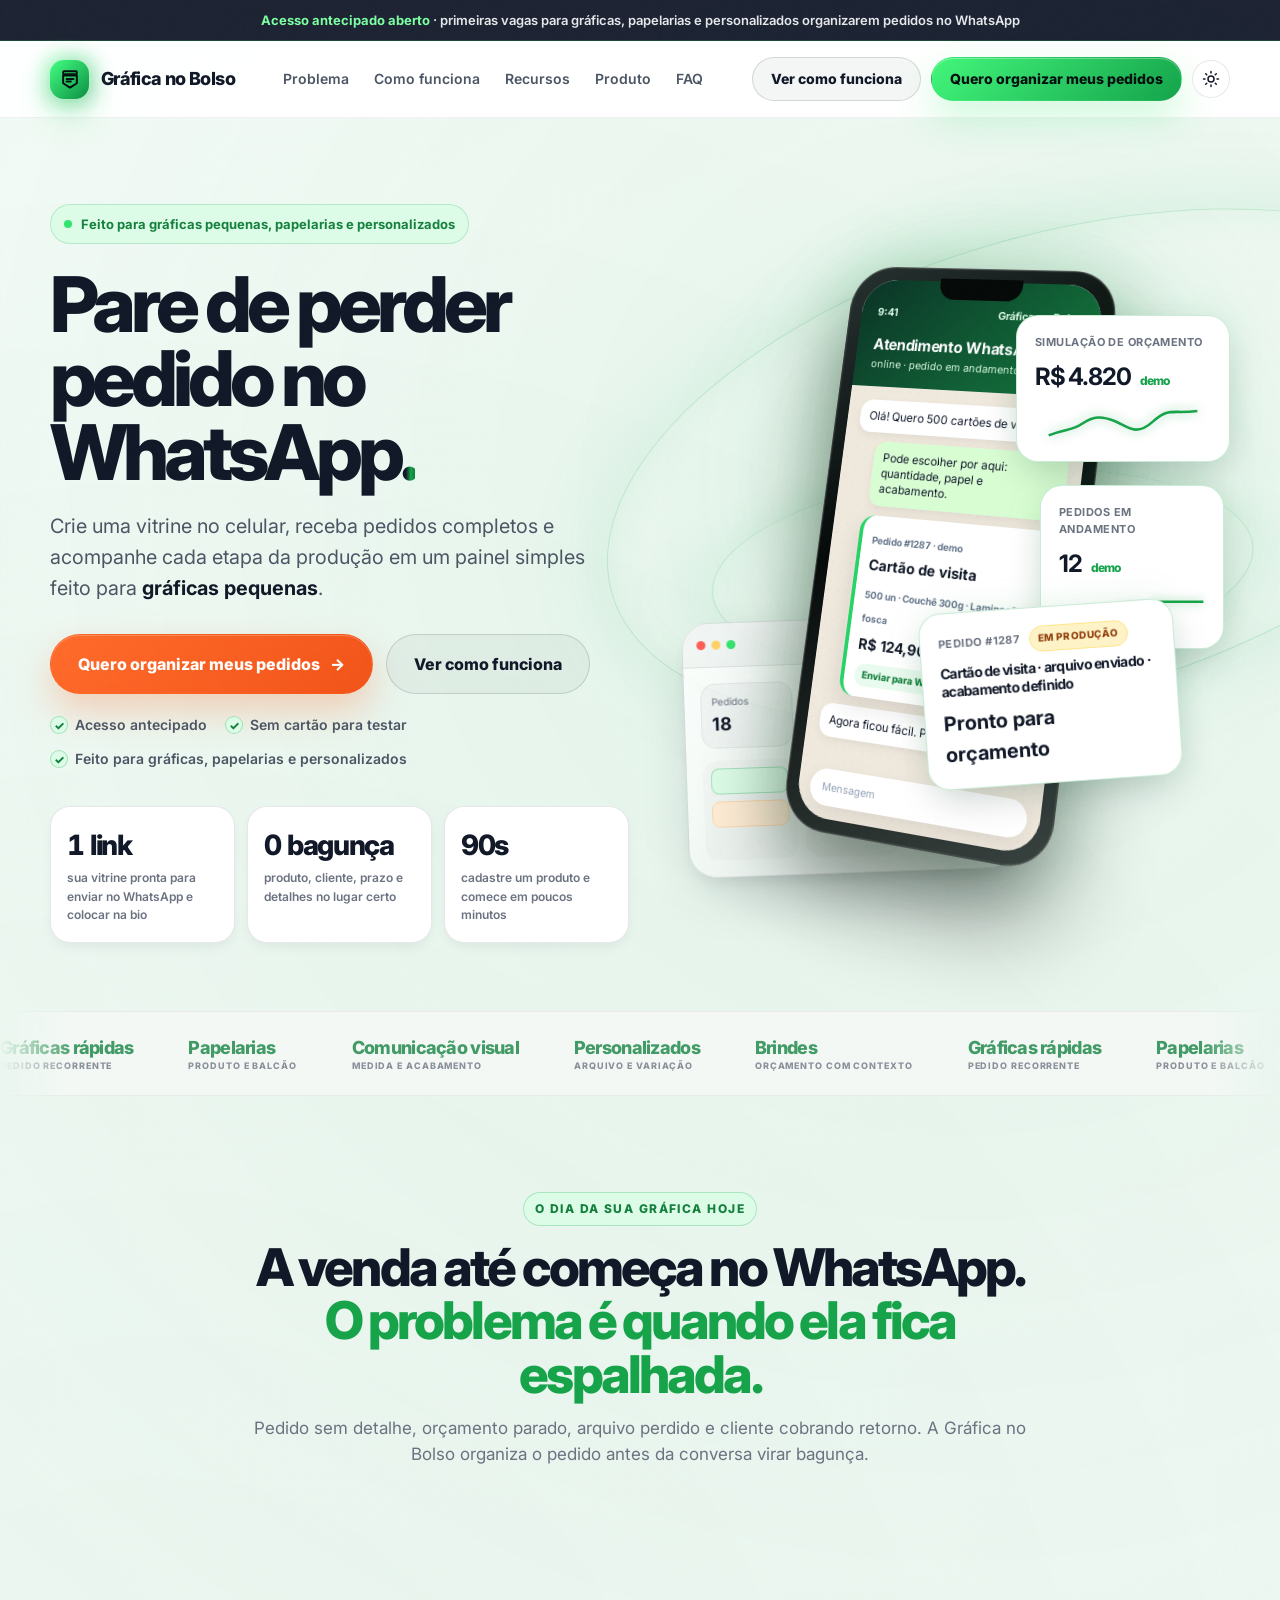
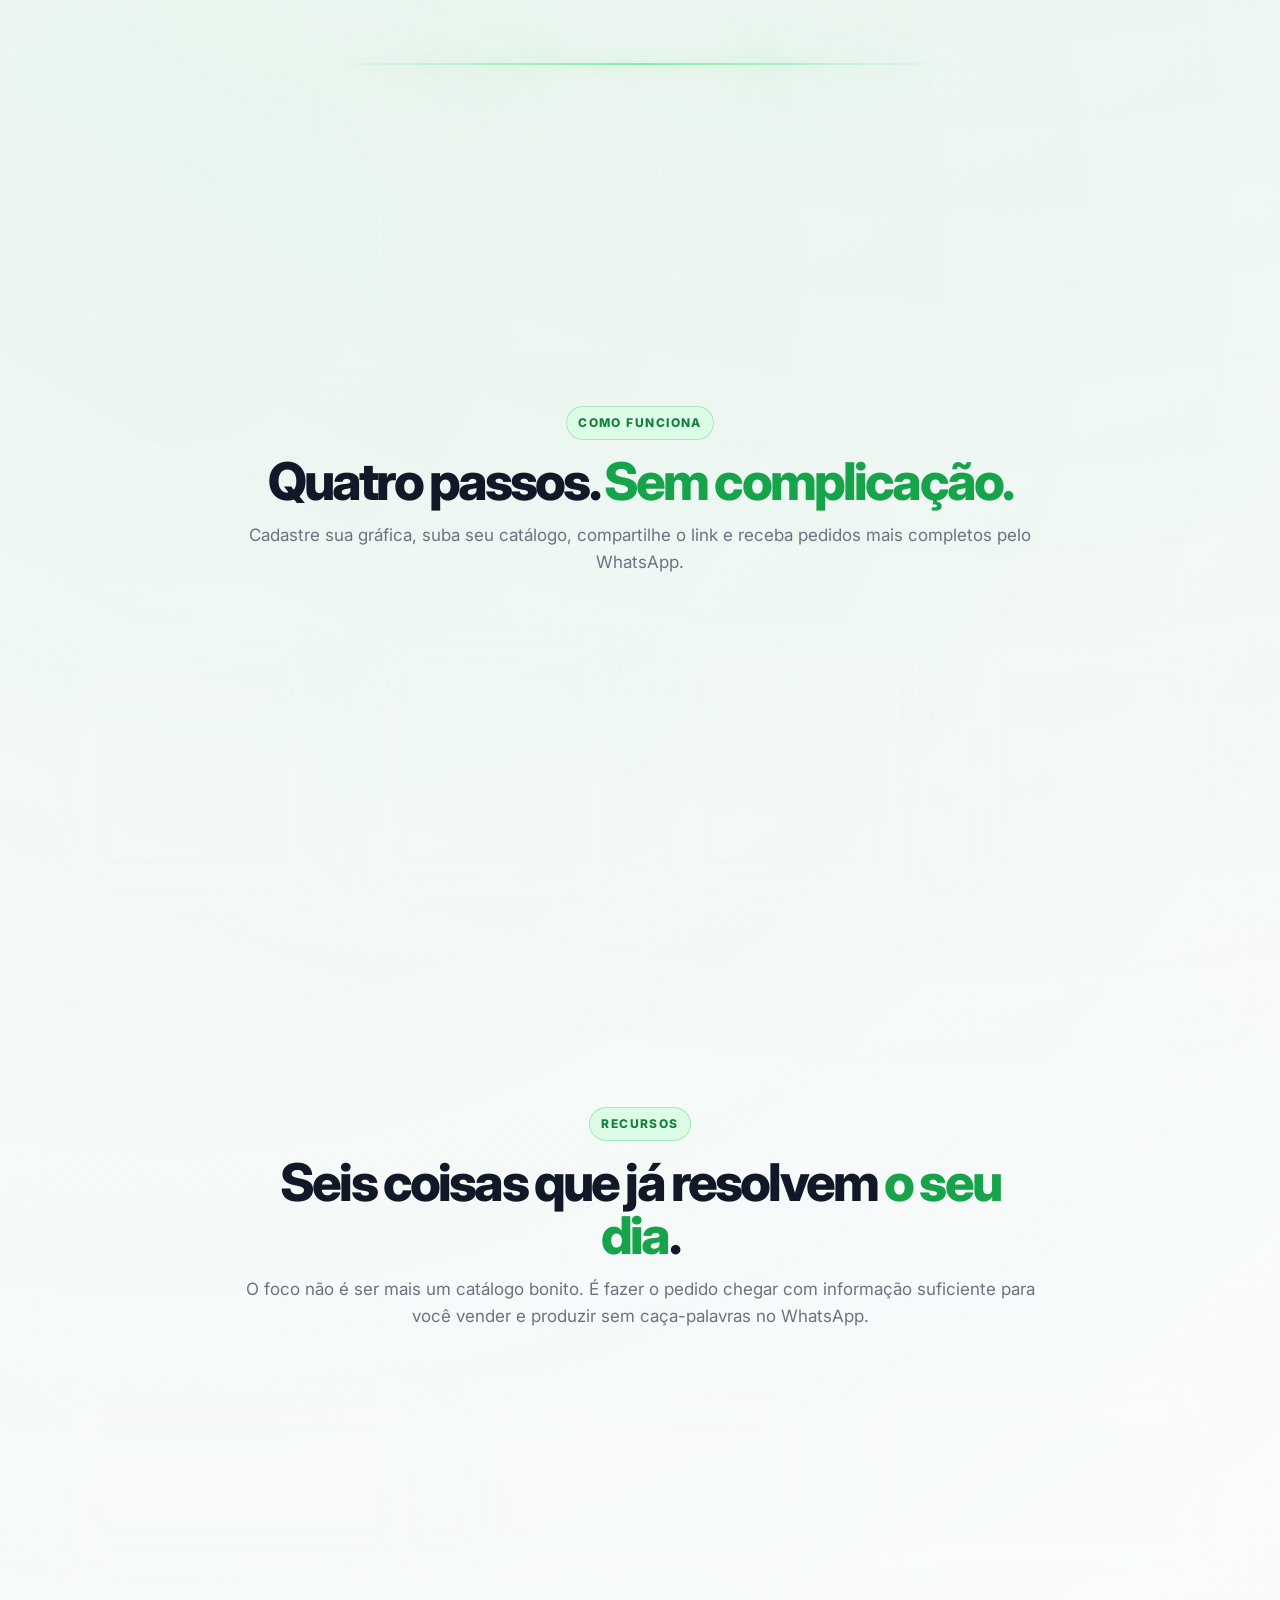
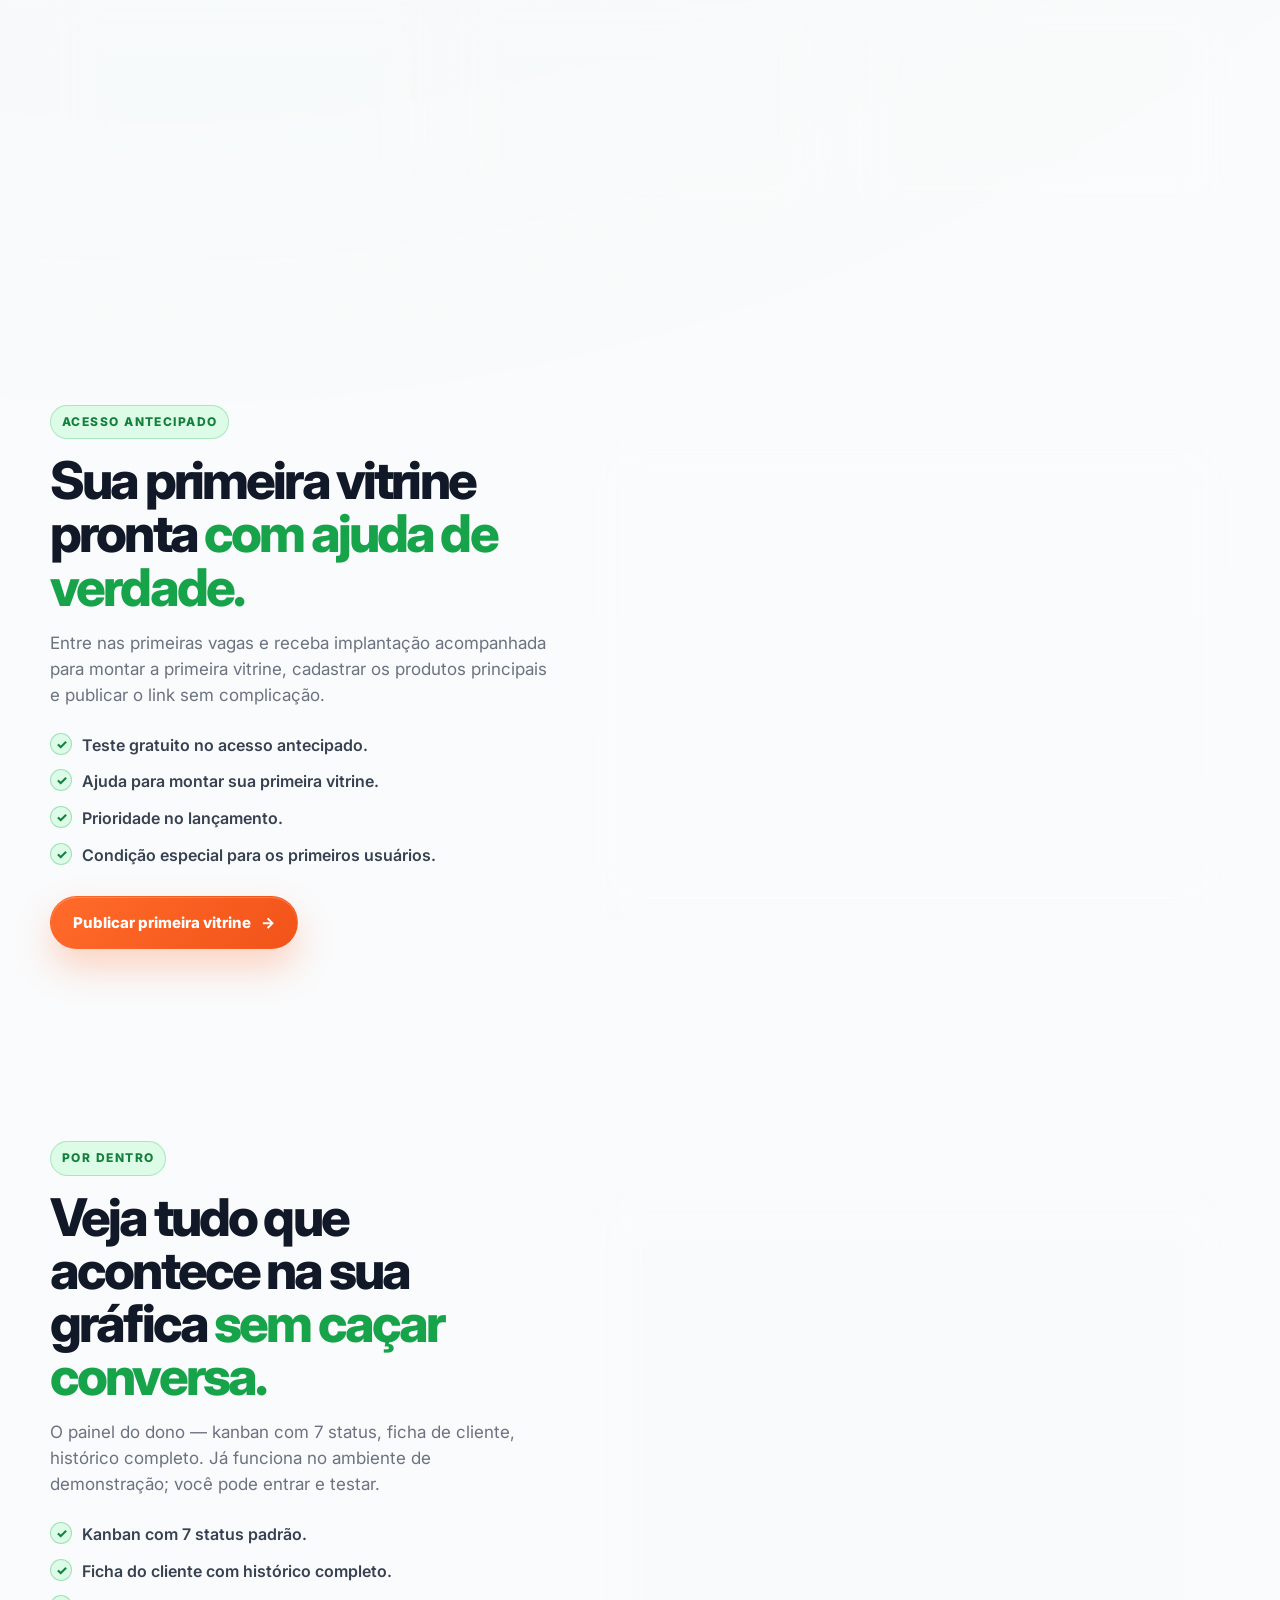
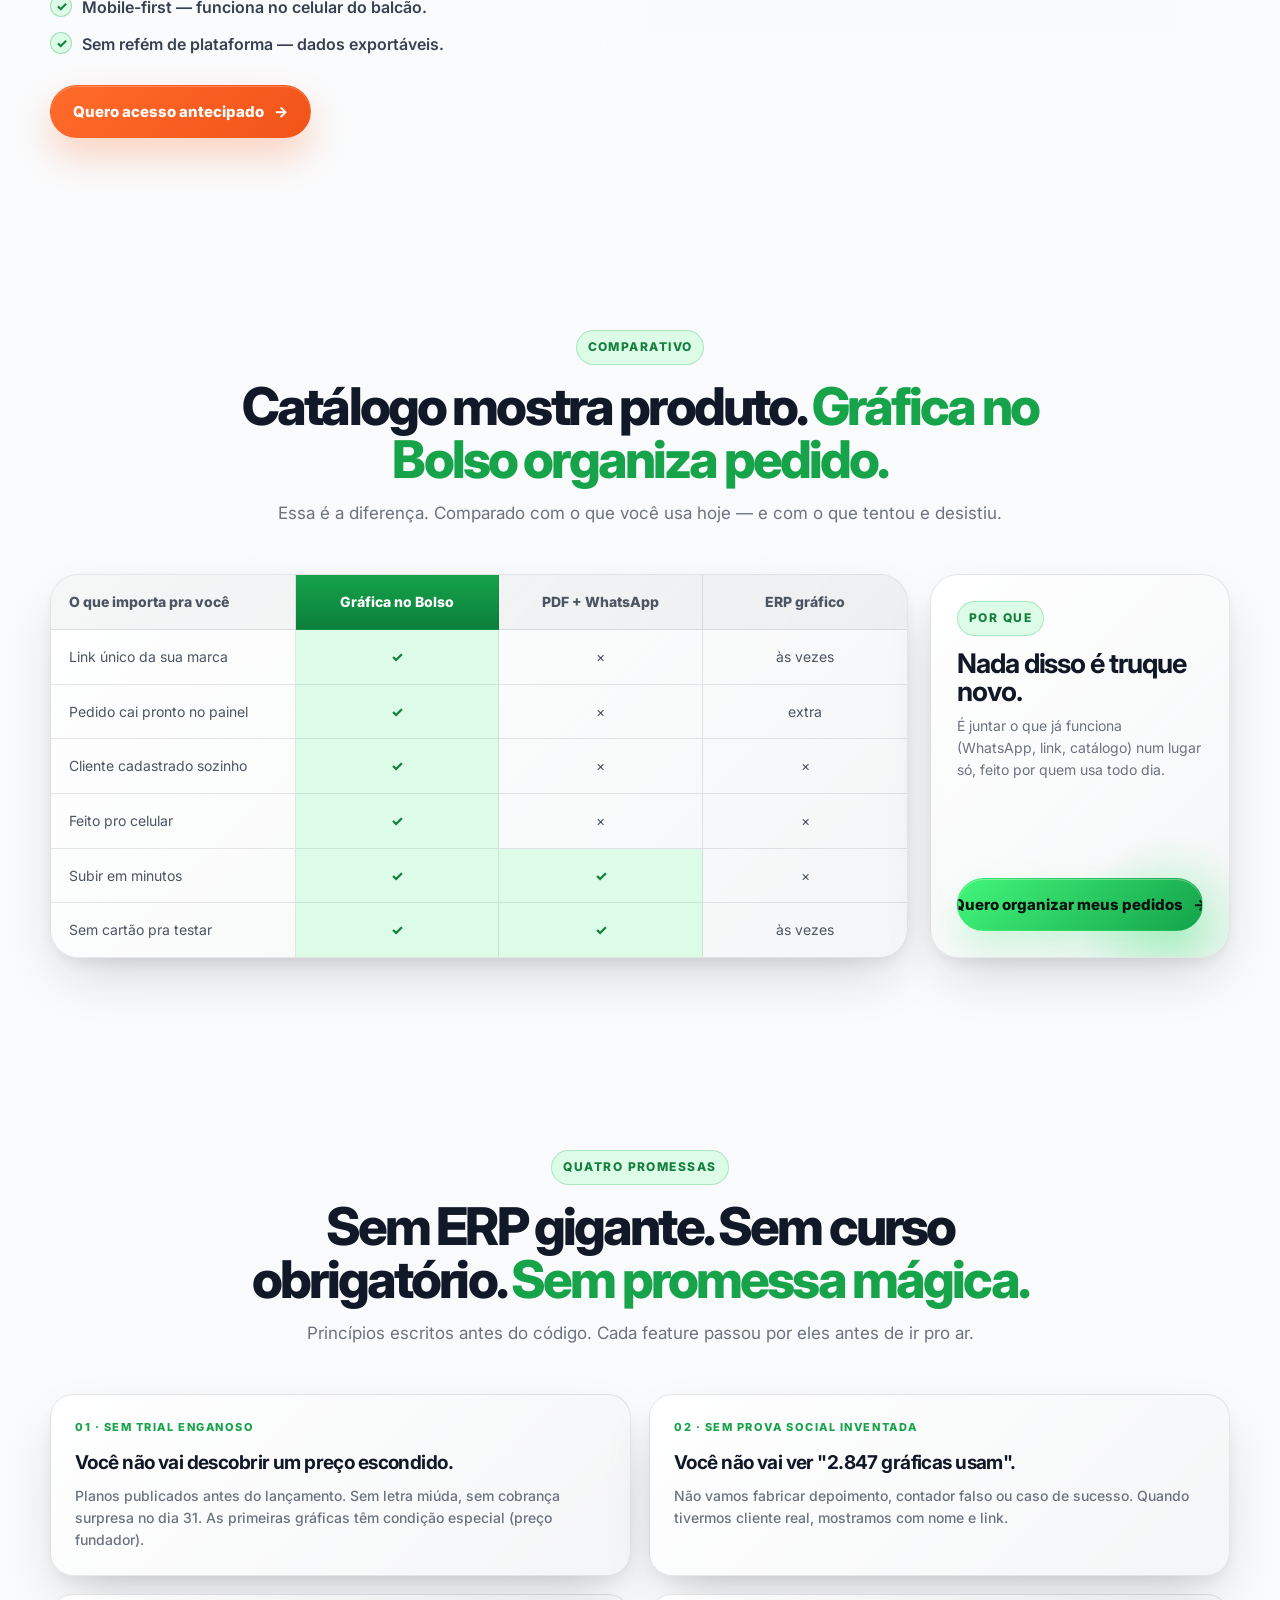
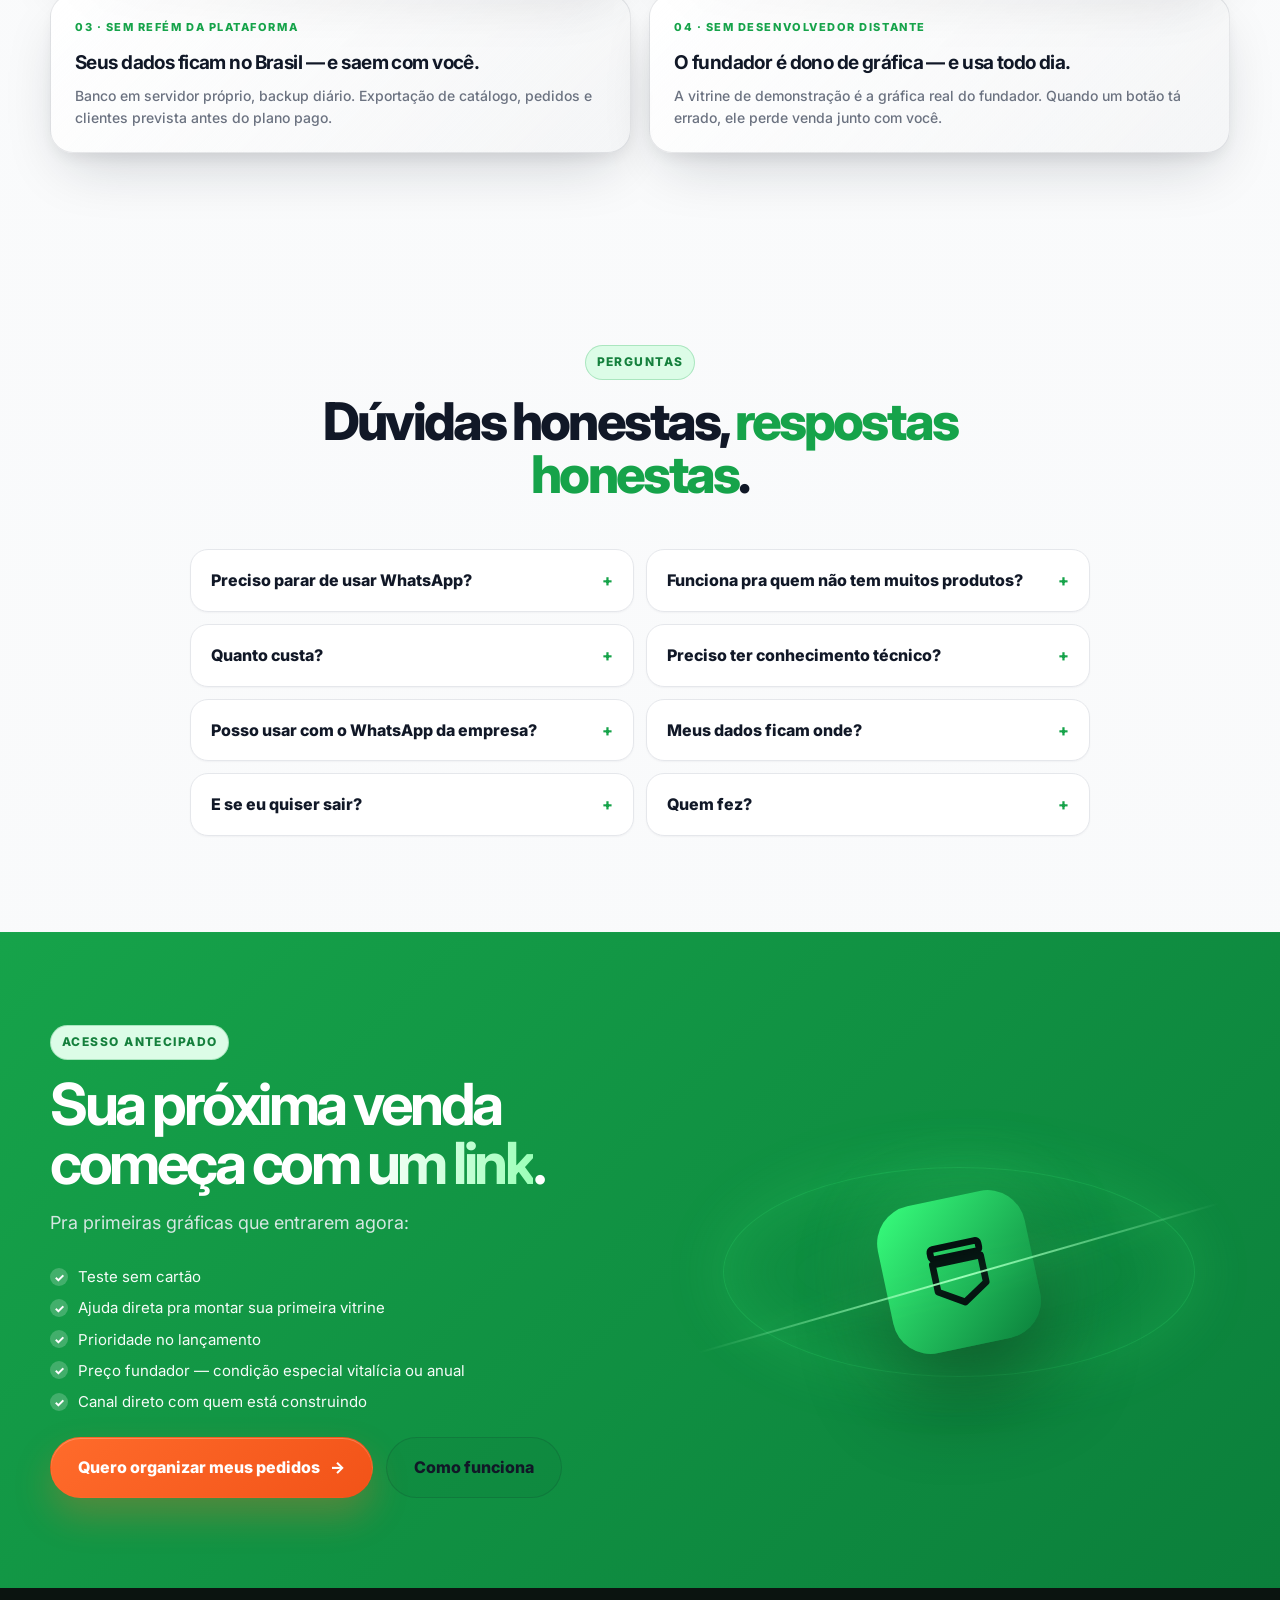
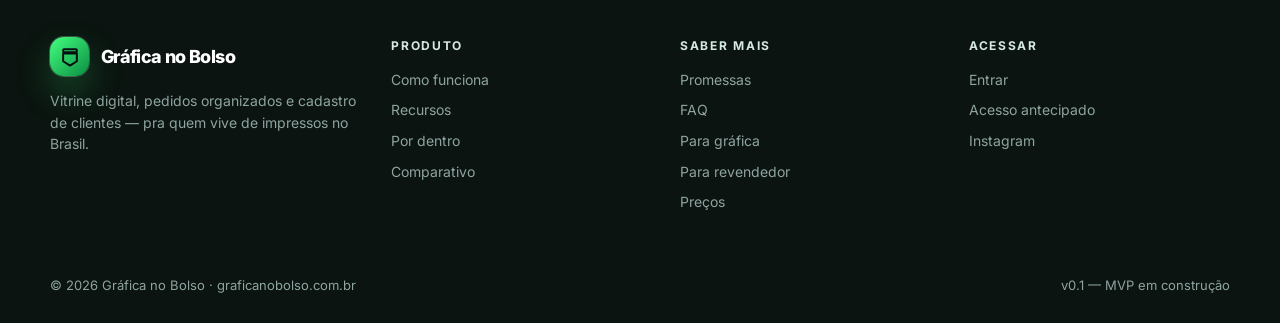
==== index.html @ b4f4a618 "fix(LP): theme toggle — sun/moon agora empilham perfeitamente Bug: a .moon ficava no fluxo do grid e" ====
<!doctype html>
<html lang="pt-BR">
<head>
  <meta charset="utf-8" />
  <meta name="viewport" content="width=device-width, initial-scale=1" />
  <meta name="theme-color" content="#020f0d" media="(prefers-color-scheme: dark)" />
  <meta name="theme-color" content="#FFFFFF" media="(prefers-color-scheme: light)" />
  <title>Gráfica no Bolso — pare de perder pedido no WhatsApp</title>
  <meta name="description" content="Crie uma vitrine no celular, receba pedidos completos e acompanhe cada etapa da produção em um painel simples feito para gráficas pequenas." />
  <meta property="og:type" content="website" />
  <meta property="og:locale" content="pt_BR" />
  <meta property="og:site_name" content="Gráfica no Bolso" />
  <meta property="og:url" content="https://graficanobolso.com.br/" />
  <meta property="og:title" content="Gráfica no Bolso — pare de perder pedido no WhatsApp" />
  <meta property="og:description" content="Crie uma vitrine no celular, receba pedidos completos e acompanhe cada etapa da produção. Feito para gráficas pequenas." />
  <meta property="og:image" content="https://graficanobolso.com.br/icon.svg" />
  <meta name="twitter:card" content="summary" />
  <link rel="icon" type="image/svg+xml" href="icon.svg?v=v7-4" />
  <link rel="preconnect" href="https://fonts.googleapis.com" />
  <link rel="preconnect" href="https://fonts.gstatic.com" crossorigin />
  <link href="https://fonts.googleapis.com/css2?family=Inter:wght@400;500;600;700;800;900&display=swap" rel="stylesheet" />
  <link rel="stylesheet" href="styles.css?v=v7-4" />
</head>
<body>
  <div class="noise" aria-hidden="true"></div>

  <div class="topbar">
    <strong>Acesso antecipado aberto</strong> · primeiras vagas para gráficas, papelarias e personalizados organizarem pedidos no WhatsApp
  </div>

  <header>
    <div class="container nav">
      <a href="#top" class="brand" aria-label="Gráfica no Bolso">
        <span class="brand-mark" aria-hidden="true">
          <svg viewBox="0 0 28 28" fill="none" stroke="currentColor" stroke-linecap="round" stroke-linejoin="round">
            <rect x="6" y="5" width="16" height="3.4" rx="1"/>
            <path d="M6 10h16v9l-8 5-8-5z"/>
            <path d="M10 14h8M10 17h5"/>
          </svg>
        </span>
        Gráfica no Bolso
      </a>
      <ul class="nav-links">
        <li><a href="#problema">Problema</a></li>
        <li><a href="#funciona">Como funciona</a></li>
        <li><a href="#recursos">Recursos</a></li>
        <li><a href="#produto">Produto</a></li>
        <li><a href="#faq">FAQ</a></li>
      </ul>
      <div class="nav-actions">
        <a class="btn btn-sm btn-ghost" href="#funciona">Ver como funciona</a>
        <a class="btn btn-sm btn-green" href="#cta">Quero organizar meus pedidos</a>
        <button class="theme-toggle" id="themeToggle" aria-label="Alternar tema claro/escuro" type="button">
          <svg class="moon" viewBox="0 0 24 24" fill="none" stroke="currentColor" stroke-width="2" stroke-linecap="round" stroke-linejoin="round" aria-hidden="true">
            <path d="M21 12.79A9 9 0 1 1 11.21 3 7 7 0 0 0 21 12.79z"/>
          </svg>
          <svg class="sun" viewBox="0 0 24 24" fill="none" stroke="currentColor" stroke-width="2" stroke-linecap="round" stroke-linejoin="round" aria-hidden="true">
            <circle cx="12" cy="12" r="4"/>
            <path d="M12 2v2M12 20v2M4.93 4.93l1.41 1.41M17.66 17.66l1.41 1.41M2 12h2M20 12h2M4.93 19.07l1.41-1.41M17.66 6.34l1.41-1.41"/>
          </svg>
        </button>
        <button class="nav-toggle" id="navToggle" aria-label="Abrir menu" aria-expanded="false" aria-controls="mobileMenu" type="button"><span class="bar"></span></button>
      </div>
    </div>
    <nav class="mobile-menu" id="mobileMenu" aria-label="Menu mobile">
      <a href="#problema">Problema</a>
      <a href="#funciona">Como funciona</a>
      <a href="#recursos">Recursos</a>
      <a href="#produto">Produto</a>
      <a href="#faq">FAQ</a>
      <div class="mm-actions">
        <a class="btn btn-md btn-ghost" href="#funciona">Como funciona</a>
        <a class="btn btn-md btn-green" href="#cta">Quero organizar meus pedidos</a>
      </div>
    </nav>
  </header>

  <main id="top">

    <!-- HERO -->
    <section class="hero">
      <div class="container hero-grid">
        <div class="hero-copy reveal" style="animation-delay:.05s">
          <span class="eyebrow"><span class="pulse"></span> Feito para gráficas pequenas, papelarias e personalizados</span>
          <h1>Pare de perder pedido no WhatsApp<span class="grad">.</span></h1>
          <p class="lead">Crie uma vitrine no celular, receba pedidos completos e acompanhe cada etapa da produção em um painel simples feito para <strong>gráficas pequenas</strong>.</p>
          <div class="cta-row">
            <a class="btn btn-lg btn-orange" href="#cta">Quero organizar meus pedidos <span class="arrow">→</span></a>
            <a class="btn btn-lg btn-ghost" href="#funciona">Ver como funciona</a>
          </div>
          <div class="microproof">
            <span><i class="check">✓</i> Acesso antecipado</span>
            <span><i class="check">✓</i> Sem cartão para testar</span>
            <span><i class="check">✓</i> Feito para gráficas, papelarias e personalizados</span>
          </div>
          <div class="hero-metrics">
            <div class="metric"><b>1 link</b><span>sua vitrine pronta para enviar no WhatsApp e colocar na bio</span></div>
            <div class="metric"><b>0 bagunça</b><span>produto, cliente, prazo e detalhes no lugar certo</span></div>
            <div class="metric"><b>90s</b><span>cadastre um produto e comece em poucos minutos</span></div>
          </div>
        </div>

        <div class="stage reveal" style="animation-delay:.18s">
          <div class="ring"></div>

          <div class="phone" data-parallax="-12">
            <div class="phone-screen">
              <div class="phone-head">
                <div class="mini-top"><span>9:41</span><span>Gráfica no Bolso</span></div>
                <h3>Atendimento WhatsApp</h3>
                <p>online · pedido em andamento</p>
              </div>
              <div class="chat">
                <div class="msg left">Olá! Quero 500 cartões de visita.</div>
                <div class="msg right">Pode escolher por aqui: quantidade, papel e acabamento.</div>
                <div class="quote-card">
                  <small>Pedido #1287 · demo</small>
                  <b>Cartão de visita</b>
                  <small>500 un · Couchê 300g · Laminação fosca</small>
                  <b>R$ 124,90</b>
                  <span>Enviar para WhatsApp</span>
                </div>
                <div class="msg left">Agora ficou fácil. Pode seguir 😊</div>
              </div>
              <div class="phone-input">Mensagem</div>
            </div>
          </div>

          <div class="float-card revenue" data-parallax="18">
            <small>Simulação de orçamento</small>
            <b>R$ 4.820 <em>demo</em></b>
            <div class="chart"><svg viewBox="0 0 180 45"><path d="M2 36 C22 28 29 31 42 22 S65 13 80 19 S105 38 125 20 S148 11 178 7"/></svg></div>
          </div>

          <div class="float-card orders" data-parallax="10">
            <small>Pedidos em andamento</small>
            <b>12 <em>demo</em></b>
            <div class="chart"><svg viewBox="0 0 180 45"><path d="M2 34 L38 34 L38 25 L76 25 L76 18 L118 18 L118 11 L178 11"/></svg></div>
          </div>

          <div class="float-card order-pop" data-parallax="-16">
            <small>Pedido #1287 <span class="badge">Em produção</span></small>
            <b>Cartão de visita · arquivo enviado · acabamento definido</b>
            <strong>Pronto para orçamento</strong>
          </div>

          <div class="dash-mini glass" data-parallax="8">
            <div class="dash-mini-top">
              <div class="dots"><i></i><i></i><i></i></div>
              <span class="live">demo</span>
            </div>
            <div class="dash-mini-body">
              <div class="dash-mini-grid">
                <div class="mini-stat"><small>Pedidos</small><b>18</b></div>
                <div class="mini-stat"><small>Orçamentos</small><b>R$4,8k</b></div>
                <div class="mini-stat"><small>Etapas</small><b>4</b></div>
              </div>
              <div class="mini-kanban">
                <div class="mini-col"><div class="mini-task"></div><div class="mini-task orange"></div></div>
                <div class="mini-col"><div class="mini-task"></div><div class="mini-task"></div></div>
                <div class="mini-col"><div class="mini-task orange"></div><div class="mini-task"></div></div>
              </div>
            </div>
          </div>
        </div>
      </div>
    </section>

    <!-- MARQUEE de segmentos -->
    <div class="marquee" aria-label="Segmentos atendidos">
      <div class="marquee-track">
        <span class="logo-word">Gráficas rápidas <small>pedido recorrente</small></span>
        <span class="logo-word">Papelarias <small>produto e balcão</small></span>
        <span class="logo-word">Comunicação visual <small>medida e acabamento</small></span>
        <span class="logo-word">Personalizados <small>arquivo e variação</small></span>
        <span class="logo-word">Brindes <small>orçamento com contexto</small></span>
        <span class="logo-word">Gráficas rápidas <small>pedido recorrente</small></span>
        <span class="logo-word">Papelarias <small>produto e balcão</small></span>
        <span class="logo-word">Comunicação visual <small>medida e acabamento</small></span>
        <span class="logo-word">Personalizados <small>arquivo e variação</small></span>
        <span class="logo-word">Brindes <small>orçamento com contexto</small></span>
      </div>
    </div>

    <!-- PROBLEMA -->
    <section id="problema">
      <div class="container">
        <div class="section-head reveal">
          <div class="kicker">O dia da sua gráfica hoje</div>
          <h2>A venda até começa no WhatsApp. <span>O problema é quando ela fica espalhada.</span></h2>
          <p>Pedido sem detalhe, orçamento parado, arquivo perdido e cliente cobrando retorno. A Gráfica no Bolso organiza o pedido antes da conversa virar bagunça.</p>
        </div>
        <div class="problem-solution reveal">
          <div class="ps-card bad-card glass">
            <h3><span class="bad">!</span> O problema é real</h3>
            <ul>
              <li><span class="bad">×</span> Pedidos espalhados em conversas.</li>
              <li><span class="bad">×</span> Orçamentos travados por falta de informação.</li>
              <li><span class="bad">×</span> Retrabalho por medida, arte ou acabamento incompleto.</li>
              <li><span class="bad">×</span> Cliente cobra retorno porque ninguém sabe em que etapa ficou.</li>
            </ul>
          </div>
          <div class="ps-core">
            <div class="connector"></div>
            <svg viewBox="0 0 28 28" fill="none" stroke="currentColor" stroke-linecap="round" stroke-linejoin="round" stroke-width="2.2">
              <rect x="6" y="5" width="16" height="3.4" rx="1"/>
              <path d="M6 10h16v9l-8 5-8-5z"/>
            </svg>
          </div>
          <div class="ps-card good-card glass">
            <h3><span class="good">✓</span> A solução é simples</h3>
            <ul>
              <li><span class="good">✓</span> Vitrine digital para seus produtos.</li>
              <li><span class="good">✓</span> Cliente escolhe antes de chamar.</li>
              <li><span class="good">✓</span> Pedido chega com contexto para orçamento.</li>
              <li><span class="good">✓</span> Um fluxo claro para atendimento, produção e entrega.</li>
            </ul>
          </div>
        </div>
      </div>
    </section>

    <!-- COMO FUNCIONA -->
    <section id="funciona">
      <div class="container">
        <div class="section-head reveal">
          <div class="kicker">Como funciona</div>
          <h2>Quatro passos. <span>Sem complicação.</span></h2>
          <p>Cadastre sua gráfica, suba seu catálogo, compartilhe o link e receba pedidos mais completos pelo WhatsApp.</p>
        </div>
        <div class="steps">
          <article class="step glass reveal">
            <div class="step-icon">🏪</div>
            <div class="step-num">1</div>
            <h3>Cadastre sua gráfica</h3>
            <p>Coloque nome, WhatsApp, logo e informações básicas para começar sem tela vazia.</p>
          </article>
          <article class="step glass reveal">
            <div class="step-icon">▦</div>
            <div class="step-num">2</div>
            <h3>Suba seu catálogo</h3>
            <p>Adicione os produtos que mais vendem: cartão, banner, adesivo, personalizados e serviços recorrentes.</p>
          </article>
          <article class="step glass reveal">
            <div class="step-icon">↗</div>
            <div class="step-num">3</div>
            <h3>Compartilhe o link</h3>
            <p>Envie no WhatsApp, coloque na bio do Instagram ou use em QR Code no balcão.</p>
          </article>
          <article class="step glass reveal">
            <div class="step-icon">☑</div>
            <div class="step-num">4</div>
            <h3>Receba organizado</h3>
            <p>O cliente chega com produto, quantidade, acabamento, prazo e observações no lugar certo.</p>
          </article>
        </div>
      </div>
    </section>

    <!-- RECURSOS -->
    <section id="recursos">
      <div class="container">
        <div class="section-head reveal">
          <div class="kicker">Recursos</div>
          <h2>Seis coisas que já resolvem <span>o seu dia</span>.</h2>
          <p>O foco não é ser mais um catálogo bonito. É fazer o pedido chegar com informação suficiente para você vender e produzir sem caça-palavras no WhatsApp.</p>
        </div>
        <div class="features">
          <article class="feature glass reveal"><div class="feature-icon">☑</div><h3>Pedido organizado</h3><p>Produto, cliente, prazo, arquivo, observações e status reunidos no mesmo lugar.</p></article>
          <article class="feature glass reveal"><div class="feature-icon">↗</div><h3>Link único da sua marca</h3><p>Sua vitrine pronta para enviar no WhatsApp, colocar na bio ou imprimir em QR Code.</p></article>
          <article class="feature glass reveal"><div class="feature-icon">▦</div><h3>Catálogo organizado</h3><p>Mostre produtos, formatos, variações e serviços sem depender de conversa manual.</p></article>
          <article class="feature glass reveal"><div class="feature-icon">◷</div><h3>Status de produção</h3><p>Acompanhe o que está aguardando arte, em produção, pronto ou entregue.</p></article>
          <article class="feature glass reveal"><div class="feature-icon">💬</div><h3>WhatsApp como saída</h3><p>Você continua vendendo pelo canal que já usa, só que com o pedido mais completo.</p></article>
          <article class="feature glass reveal"><div class="feature-icon">◎</div><h3>Carrinho que entende impressão</h3><p>O cliente escolhe quantidade, acabamento, prazo e observações antes de chamar.</p></article>
        </div>
      </div>
    </section>

    <!-- ONBOARDING -->
    <section id="onboarding">
      <div class="container demo-grid">
        <div class="demo-copy reveal">
          <div class="kicker">Acesso antecipado</div>
          <h2 class="big-title">Sua primeira vitrine pronta <span>com ajuda de verdade.</span></h2>
          <p>Entre nas primeiras vagas e receba implantação acompanhada para montar a primeira vitrine, cadastrar os produtos principais e publicar o link sem complicação.</p>
          <ul class="demo-list">
            <li><span class="good">✓</span> Teste gratuito no acesso antecipado.</li>
            <li><span class="good">✓</span> Ajuda para montar sua primeira vitrine.</li>
            <li><span class="good">✓</span> Prioridade no lançamento.</li>
            <li><span class="good">✓</span> Condição especial para os primeiros usuários.</li>
          </ul>
          <a class="btn btn-md btn-orange" href="#cta">Publicar primeira vitrine <span class="arrow">→</span></a>
        </div>
        <div class="onboard-card glass reveal">
          <div class="onboard-top"><span>Configuração inicial</span><strong>72%</strong></div>
          <div class="progress"><i></i></div>
          <div class="setup-list">
            <div class="setup done"><b>1</b><span>Nome e WhatsApp da gráfica</span><em>feito</em></div>
            <div class="setup done"><b>2</b><span>Primeiros produtos cadastrados</span><em>feito</em></div>
            <div class="setup active"><b>3</b><span>Escolha os acabamentos mais comuns</span><em>agora</em></div>
            <div class="setup"><b>4</b><span>Publique sua vitrine</span><em>próximo</em></div>
          </div>
          <a class="btn btn-md btn-green" href="#cta">Publicar primeira vitrine <span class="arrow">→</span></a>
        </div>
      </div>
    </section>

    <!-- PRODUTO (painel) -->
    <section id="produto">
      <div class="container demo-grid">
        <div class="demo-copy reveal">
          <div class="kicker">Por dentro</div>
          <h2 class="big-title">Veja tudo que acontece na sua gráfica <span>sem caçar conversa.</span></h2>
          <p>O painel do dono — kanban com 7 status, ficha de cliente, histórico completo. Já funciona no ambiente de demonstração; você pode entrar e testar.</p>
          <ul class="demo-list">
            <li><span class="good">✓</span> Kanban com 7 status padrão.</li>
            <li><span class="good">✓</span> Ficha do cliente com histórico completo.</li>
            <li><span class="good">✓</span> Mobile-first — funciona no celular do balcão.</li>
            <li><span class="good">✓</span> Sem refém de plataforma — dados exportáveis.</li>
          </ul>
          <a class="btn btn-md btn-orange" href="#cta">Quero acesso antecipado <span class="arrow">→</span></a>
        </div>

        <div class="product-ui glass reveal">
          <div class="ui-top">
            <div class="dots"><i></i><i></i><i></i></div>
            <span class="live">demo · pedidos</span>
          </div>
          <div class="ui-body">
            <aside class="sidebar">
              <div class="side-item active">📋 Pedidos</div>
              <div class="side-item">👥 Clientes</div>
              <div class="side-item">📦 Catálogo</div>
              <div class="side-item">📊 Resumo</div>
              <div class="side-item">🎨 Aparência</div>
              <div class="side-item">⚙️ Assinatura</div>
            </aside>
            <div class="main-ui">
              <div class="board">
                <div class="board-col">
                  <h4>Aguardando arte <i>2</i></h4>
                  <div class="board-task"><b>Marcos / Aurora</b><p>Cartões couché</p><small>R$ 240</small></div>
                  <div class="board-task"><b>Bia / Studio Coral</b><p>Panfleto A5</p><small>R$ 89</small></div>
                </div>
                <div class="board-col">
                  <h4>Em produção <i>3</i></h4>
                  <div class="board-task"><b>Felipe / Joalheria</b><p>Tags + cartelas</p><small>R$ 410</small></div>
                  <div class="board-task"><b>Eduarda / Pet Shop</b><p>Adesivos vinil</p><small>R$ 165</small></div>
                  <div class="board-task"><b>Luís / Bar do Luís</b><p>Cardápios A4</p><small>R$ 320</small></div>
                </div>
                <div class="board-col">
                  <h4>Pronto <i>1</i></h4>
                  <div class="board-task"><b>Sofia / Doceria</b><p>Cartões 90×50</p><small>R$ 95</small></div>
                </div>
                <div class="board-col">
                  <h4>Entregue <i>1</i></h4>
                  <div class="board-task"><b>Heitor / Construtora</b><p>Banner 3×1m</p><small>R$ 1.240</small></div>
                </div>
              </div>
            </div>
          </div>
        </div>
      </div>
    </section>

    <!-- COMPARATIVO -->
    <section id="comparativo">
      <div class="container">
        <div class="section-head reveal">
          <div class="kicker">Comparativo</div>
          <h2>Catálogo mostra produto. <span>Gráfica no Bolso organiza pedido.</span></h2>
          <p>Essa é a diferença. Comparado com o que você usa hoje — e com o que tentou e desistiu.</p>
        </div>
        <div class="comparison-wrap reveal">
          <div class="comparison glass">
            <div class="comp-row comp-head">
              <div>O que importa pra você</div>
              <div class="us" style="text-align:center">Gráfica no Bolso</div>
              <div style="text-align:center">PDF + WhatsApp</div>
              <div style="text-align:center">ERP gráfico</div>
            </div>
            <div class="comp-row"><div>Link único da sua marca</div><div class="comp-good">✓</div><div class="comp-bad">×</div><div class="comp-them">às vezes</div></div>
            <div class="comp-row"><div>Pedido cai pronto no painel</div><div class="comp-good">✓</div><div class="comp-bad">×</div><div class="comp-them">extra</div></div>
            <div class="comp-row"><div>Cliente cadastrado sozinho</div><div class="comp-good">✓</div><div class="comp-bad">×</div><div class="comp-bad">×</div></div>
            <div class="comp-row"><div>Feito pro celular</div><div class="comp-good">✓</div><div class="comp-bad">×</div><div class="comp-bad">×</div></div>
            <div class="comp-row"><div>Subir em minutos</div><div class="comp-good">✓</div><div class="comp-good">✓</div><div class="comp-bad">×</div></div>
            <div class="comp-row"><div>Sem cartão pra testar</div><div class="comp-good">✓</div><div class="comp-good">✓</div><div class="comp-them">às vezes</div></div>
          </div>
          <div class="result-card glass">
            <div>
              <div class="kicker" style="margin-bottom:14px">Por que</div>
              <h3>Nada disso é truque novo.</h3>
              <p>É juntar o que já funciona (WhatsApp, link, catálogo) num lugar só, feito por quem usa todo dia.</p>
            </div>
            <a class="btn btn-md btn-green" href="#cta" style="margin-top:24px">Quero organizar meus pedidos <span class="arrow">→</span></a>
          </div>
        </div>
      </div>
    </section>

    <!-- QUATRO PROMESSAS -->
    <section id="promessas">
      <div class="container">
        <div class="section-head reveal">
          <div class="kicker">Quatro promessas</div>
          <h2>Sem ERP gigante. Sem curso obrigatório. <span>Sem promessa mágica.</span></h2>
          <p>Princípios escritos antes do código. Cada feature passou por eles antes de ir pro ar.</p>
        </div>
        <div class="promises reveal">
          <article class="promise glass">
            <div class="num">01 · Sem trial enganoso</div>
            <h3>Você não vai descobrir um preço escondido.</h3>
            <p>Planos publicados antes do lançamento. Sem letra miúda, sem cobrança surpresa no dia 31. As primeiras gráficas têm condição especial (preço fundador).</p>
          </article>
          <article class="promise glass">
            <div class="num">02 · Sem prova social inventada</div>
            <h3>Você não vai ver "2.847 gráficas usam".</h3>
            <p>Não vamos fabricar depoimento, contador falso ou caso de sucesso. Quando tivermos cliente real, mostramos com nome e link.</p>
          </article>
          <article class="promise glass">
            <div class="num">03 · Sem refém da plataforma</div>
            <h3>Seus dados ficam no Brasil — e saem com você.</h3>
            <p>Banco em servidor próprio, backup diário. Exportação de catálogo, pedidos e clientes prevista antes do plano pago.</p>
          </article>
          <article class="promise glass">
            <div class="num">04 · Sem desenvolvedor distante</div>
            <h3>O fundador é dono de gráfica — e usa todo dia.</h3>
            <p>A vitrine de demonstração é a gráfica real do fundador. Quando um botão tá errado, ele perde venda junto com você.</p>
          </article>
        </div>
      </div>
    </section>

    <!-- FAQ -->
    <section id="faq">
      <div class="container">
        <div class="section-head reveal">
          <div class="kicker">Perguntas</div>
          <h2>Dúvidas honestas, <span>respostas honestas</span>.</h2>
        </div>
        <div class="faq reveal">
          <details><summary>Preciso parar de usar WhatsApp?</summary><p>Não. A Gráfica no Bolso organiza o pedido <strong>antes</strong> de ele chegar no WhatsApp. Você continua vendendo no canal que já usa — só recebe a informação mais completa.</p></details>
          <details><summary>Funciona pra quem não tem muitos produtos?</summary><p>Funciona melhor ainda. O sistema é desenhado pra gráfica pequena com 10–30 produtos — você sobe o catálogo em minutos, sem precisar virar especialista em SaaS.</p></details>
          <details><summary>Quanto custa?</summary><p>Planos a definir antes do lançamento — sem trial enganoso, sem letra miúda. As primeiras gráficas têm condição especial (preço fundador).</p></details>
          <details><summary>Preciso ter conhecimento técnico?</summary><p>Não. Se você manda PDF no WhatsApp, sabe usar.</p></details>
          <details><summary>Posso usar com o WhatsApp da empresa?</summary><p>Sim. Toda comunicação inicial continua no WhatsApp — só fica organizada.</p></details>
          <details><summary>Meus dados ficam onde?</summary><p>Em VPS própria, no Brasil. Backup e exportação no roadmap antes do plano pago.</p></details>
          <details><summary>E se eu quiser sair?</summary><p>Você exporta catálogo, pedidos e clientes. Sem refém de plataforma.</p></details>
          <details><summary>Quem fez?</summary><p>O fundador é dono de uma gráfica em operação. A vitrine de demo é a gráfica real dele.</p></details>
        </div>
      </div>
    </section>

    <!-- CTA FINAL -->
    <section id="cta" class="final-cta">
      <div class="container cta-box">
        <div>
          <div class="kicker">Acesso antecipado</div>
          <h2>Sua próxima venda começa com <span class="grad">um link</span>.</h2>
          <p>Pra primeiras gráficas que entrarem agora:</p>
          <ul class="cta-benefits">
            <li><i class="check">✓</i> Teste sem cartão</li>
            <li><i class="check">✓</i> Ajuda direta pra montar sua primeira vitrine</li>
            <li><i class="check">✓</i> Prioridade no lançamento</li>
            <li><i class="check">✓</i> Preço fundador — condição especial vitalícia ou anual</li>
            <li><i class="check">✓</i> Canal direto com quem está construindo</li>
          </ul>
          <div class="cta-row">
            <a class="btn btn-lg btn-orange" href="https://app.graficanobolso.com.br/login">Quero organizar meus pedidos <span class="arrow">→</span></a>
            <a class="btn btn-lg btn-ghost" href="#funciona">Como funciona</a>
          </div>
        </div>
        <div class="cta-orb">
          <div class="cube">
            <svg viewBox="0 0 28 28" fill="none" stroke="currentColor" stroke-linecap="round" stroke-linejoin="round" stroke-width="2.2">
              <rect x="6" y="5" width="16" height="3.4" rx="1"/>
              <path d="M6 10h16v9l-8 5-8-5z"/>
            </svg>
          </div>
        </div>
      </div>
    </section>

  </main>

  <!-- FOOTER -->
  <footer>
    <div class="container">
      <div class="footer-grid">
        <div>
          <div class="brand">
            <span class="brand-mark" aria-hidden="true">
              <svg viewBox="0 0 28 28" fill="none" stroke="currentColor" stroke-linecap="round" stroke-linejoin="round">
                <rect x="6" y="5" width="16" height="3.4" rx="1"/>
                <path d="M6 10h16v9l-8 5-8-5z"/>
              </svg>
            </span>
            Gráfica no Bolso
          </div>
          <p>Vitrine digital, pedidos organizados e cadastro de clientes — pra quem vive de impressos no Brasil.</p>
        </div>
        <div>
          <h4>Produto</h4>
          <a href="#funciona">Como funciona</a>
          <a href="#recursos">Recursos</a>
          <a href="#produto">Por dentro</a>
          <a href="#comparativo">Comparativo</a>
        </div>
        <div>
          <h4>Saber mais</h4>
          <a href="#promessas">Promessas</a>
          <a href="#faq">FAQ</a>
          <a href="grafica.html">Para gráfica</a>
          <a href="revendedor.html">Para revendedor</a>
          <a href="precos.html">Preços</a>
        </div>
        <div>
          <h4>Acessar</h4>
          <a href="https://app.graficanobolso.com.br/login">Entrar</a>
          <a href="#cta">Acesso antecipado</a>
          <a href="https://www.instagram.com/graficanobolso/" target="_blank" rel="noopener">Instagram</a>
        </div>
      </div>
      <div class="footer-bottom">
        <span>© 2026 Gráfica no Bolso · graficanobolso.com.br</span>
        <span>v0.1 — MVP em construção</span>
      </div>
    </div>
  </footer>

  <!-- FLOATING CTA -->
  <a class="floating-cta" id="floatingCta" href="#cta" aria-hidden="true">
    <span class="floating-cta-icon" aria-hidden="true">
      <svg viewBox="0 0 24 24" fill="none" stroke="currentColor" stroke-width="2.2" stroke-linecap="round" stroke-linejoin="round">
        <path d="M21 12.79A9 9 0 1 1 11.21 3 7 7 0 0 0 21 12.79z" style="display:none"/>
        <path d="M3 12h18M13 6l6 6-6 6"/>
      </svg>
    </span>
    <span class="floating-cta-copy">
      <strong>Quero organizar meus pedidos</strong>
      <span>acesso antecipado · sem cartão</span>
    </span>
    <span class="arrow">→</span>
  </a>

  <script src="script.js?v=v7-4" defer></script>
</body>
</html>
---- styles.css ----
/* ============================================================
   Gráfica no Bolso — LP V7 (dark default + light toggle)
   Base: protótipo Tech + Comportamental V4
   Adições: 4 promessas, comparativo refinado, scrollbar verde
   ============================================================ */

:root{
  --bg:#020f0d;
  --bg2:#061b16;
  --ink:#f8fafc;
  --muted:#9fb4b0;
  --muted2:#6f8581;
  --green:#35e36f;
  --green2:#16a34a;
  --green3:#0b7f3b;
  --orange:#ff6b2b;
  --orange2:#f25318;
  --red:#ff5e57;
  --yellow:#ffd166;
  --line:rgba(255,255,255,.12);
  --line-soft:rgba(255,255,255,.08);
  --line-green:rgba(53,227,111,.25);
  --glass:rgba(255,255,255,.07);
  --glass-2:rgba(255,255,255,.045);
  --glass-strong:rgba(255,255,255,.115);
  --surface-1:rgba(255,255,255,.055);
  --surface-2:rgba(255,255,255,.08);
  --shadow:0 34px 90px rgba(0,0,0,.46);
  --radius:28px;
  --text-soft:#c4d4d1;
  --text-dim:#b5c7c4;
  --text-dimmer:#a7bdb9;
  --topbar-bg:rgba(4,20,16,.78);
  --header-bg:rgba(2,15,13,.76);
  --footer-bg:#020b0a;
  --aurora-1:rgba(53,227,111,.10);
  --aurora-2:rgba(255,107,43,.06);
  --grid-line:rgba(255,255,255,.055);
  --body-grad-1:rgba(53,227,111,.23);
  --body-grad-2:rgba(121,255,225,.11);
  --body-base-1:#020f0d;
  --body-base-2:#041410;
  --body-base-3:#061711;
}

/* Light theme — overrides via data-theme="light" */
[data-theme="light"]{
  --bg:#FFFFFF;
  --bg2:#F9FAFB;
  --ink:#111827;
  --muted:#6B7280;
  --muted2:#9CA3AF;
  --line:rgba(17,24,39,.10);
  --line-soft:rgba(17,24,39,.06);
  --line-green:rgba(22,163,74,.30);
  --glass:rgba(17,24,39,.04);
  --glass-2:rgba(17,24,39,.02);
  --glass-strong:rgba(255,255,255,.92);
  --surface-1:#FFFFFF;
  --surface-2:#F9FAFB;
  --shadow:0 24px 60px -16px rgba(17,24,39,.20),0 8px 18px -4px rgba(17,24,39,.08);
  --text-soft:#374151;
  --text-dim:#4B5563;
  --text-dimmer:#6B7280;
  --topbar-bg:rgba(17,24,39,.95);
  --header-bg:rgba(255,255,255,.92);
  --footer-bg:#0B1410;
  --aurora-1:rgba(22,163,74,.07);
  --aurora-2:rgba(255,107,43,.05);
  --grid-line:rgba(22,163,74,.04);
  --body-grad-1:rgba(22,163,74,.10);
  --body-grad-2:rgba(22,163,74,.05);
  --body-base-1:#FFFFFF;
  --body-base-2:#FAFBFC;
  --body-base-3:#F9FAFB;
}

/* ============================================================
   Reset + base
   ============================================================ */

*{box-sizing:border-box;margin:0;padding:0}
html{
  scroll-behavior:smooth;
  background:var(--bg);
  scrollbar-width:thin;
  scrollbar-color:var(--green) transparent;
}
body{
  font-family:Inter,system-ui,-apple-system,BlinkMacSystemFont,"Segoe UI",sans-serif;
  color:var(--ink);
  background:
    radial-gradient(circle at 75% 6%,var(--body-grad-1),transparent 28%),
    radial-gradient(circle at 13% 22%,var(--body-grad-2),transparent 28%),
    linear-gradient(180deg,var(--body-base-1) 0%,var(--body-base-2) 38%,var(--body-base-3) 100%);
  min-height:100vh;
  line-height:1.55;
  overflow-x:hidden;
  -webkit-font-smoothing:antialiased;
  transition:background .3s ease,color .3s ease;
}
a{color:inherit;text-decoration:none}
button,input{font:inherit}
.container{width:min(1180px,calc(100% - 80px));margin:0 auto}

/* Scrollbar verde personalizada */
*::-webkit-scrollbar{width:10px;height:10px}
*::-webkit-scrollbar-track{background:transparent}
*::-webkit-scrollbar-thumb{
  background:linear-gradient(180deg,var(--green),var(--green3));
  border-radius:99px;
  border:2px solid var(--bg);
}
*::-webkit-scrollbar-thumb:hover{background:linear-gradient(180deg,#22c55e,#0b7f3b)}
*::-webkit-scrollbar-corner{background:transparent}

/* Grid pattern de fundo */
body::before{
  content:"";
  position:fixed;
  inset:0;
  pointer-events:none;
  opacity:.2;
  background-image:
    linear-gradient(var(--grid-line) 1px,transparent 1px),
    linear-gradient(90deg,var(--grid-line) 1px,transparent 1px);
  background-size:58px 58px;
  mask-image:linear-gradient(180deg,black,transparent 76%);
  z-index:-4;
}

/* Aurora cônica rotacionando */
body::after{
  content:"";
  position:fixed;
  inset:-22%;
  background:conic-gradient(from 120deg at 50% 50%,transparent,var(--aurora-1),transparent,var(--aurora-2),transparent);
  filter:blur(38px);
  animation:aurora 18s linear infinite;
  pointer-events:none;
  z-index:-5;
}
@keyframes aurora{to{transform:rotate(360deg)}}

/* Noise overlay */
.noise{
  position:fixed;
  inset:0;
  z-index:99;
  pointer-events:none;
  opacity:.04;
  background-image:url("data:image/svg+xml,%3Csvg viewBox='0 0 160 160' xmlns='http://www.w3.org/2000/svg'%3E%3Cfilter id='n'%3E%3CfeTurbulence type='fractalNoise' baseFrequency='.8' numOctaves='3' stitchTiles='stitch'/%3E%3C/filter%3E%3Crect width='100%25' height='100%25' filter='url(%23n)'/%3E%3C/svg%3E");
  mix-blend-mode:overlay;
}
[data-theme="light"] .noise{opacity:.025}

/* ============================================================
   Glass utility
   ============================================================ */
.glass{
  background:linear-gradient(135deg,var(--glass-strong),var(--glass-2));
  border:1px solid var(--line);
  box-shadow:var(--shadow);
  backdrop-filter:blur(22px);
  -webkit-backdrop-filter:blur(22px);
}

/* ============================================================
   Topbar
   ============================================================ */
.topbar{
  position:relative;
  z-index:20;
  text-align:center;
  padding:10px 16px;
  background:var(--topbar-bg);
  border-bottom:1px solid var(--line-green);
  color:var(--text-dim);
  font-size:13px;
  font-weight:600;
  transition:background .3s ease;
}
.topbar strong{color:#9cffb8}
[data-theme="light"] .topbar{color:#E5E7EB}
[data-theme="light"] .topbar strong{color:#7CFFA1}

/* ============================================================
   Header / nav
   ============================================================ */
header{
  position:sticky;
  top:0;
  z-index:50;
  background:var(--header-bg);
  border-bottom:1px solid var(--line-soft);
  backdrop-filter:blur(24px);
  -webkit-backdrop-filter:blur(24px);
  transition:background .3s ease,border-color .3s ease,box-shadow .25s ease;
}
header.is-scrolled{box-shadow:0 6px 22px -10px rgba(0,0,0,.30)}
[data-theme="light"] header.is-scrolled{box-shadow:0 6px 22px -10px rgba(17,24,39,.16)}
.nav{height:76px;display:flex;align-items:center;justify-content:space-between;gap:24px}
.brand{display:flex;align-items:center;gap:12px;font-weight:800;font-size:18px;letter-spacing:-.035em;color:var(--ink)}
.brand-mark{
  width:39px;height:39px;border-radius:14px;
  display:grid;place-items:center;
  background:linear-gradient(135deg,#43ff81,#0b8e42);
  color:#04100f;
  box-shadow:0 0 0 1px rgba(187,247,208,.28),0 16px 34px rgba(53,227,111,.27);
  transition:transform .3s ease;
}
.brand:hover .brand-mark{transform:rotate(-6deg) scale(1.05)}
.brand-mark svg{width:24px;height:24px;stroke-width:2.3}
.nav-links{display:flex;align-items:center;gap:25px;list-style:none;color:var(--text-dim);font-size:14px;font-weight:600}
.nav-links a{position:relative;padding:8px 0}
.nav-links a::after{
  content:"";position:absolute;left:0;right:100%;bottom:0;
  height:2px;background:var(--green);transition:.25s ease;
}
.nav-links a:hover{color:var(--ink)}
.nav-links a:hover::after{right:0}
.nav-actions{display:flex;align-items:center;gap:10px}

/* Theme toggle (sol/lua) — ambos absolute centralizados pra perfect overlap */
.theme-toggle{
  width:38px;height:38px;border-radius:999px;
  background:var(--surface-1);color:var(--ink);
  border:1px solid var(--line);
  cursor:pointer;
  display:inline-block;
  transition:all .2s ease;
  position:relative;flex-shrink:0;
  padding:0;
}
.theme-toggle:hover{transform:translateY(-1px);border-color:var(--green);color:var(--green)}
.theme-toggle svg{
  position:absolute;
  top:50%;left:50%;
  width:18px;height:18px;
  transition:opacity .25s ease,transform .35s ease;
}
.theme-toggle .moon{
  opacity:1;
  transform:translate(-50%,-50%) rotate(0) scale(1);
}
.theme-toggle .sun{
  opacity:0;
  transform:translate(-50%,-50%) rotate(-45deg) scale(.6);
}
[data-theme="light"] .theme-toggle .moon{
  opacity:0;
  transform:translate(-50%,-50%) rotate(45deg) scale(.6);
}
[data-theme="light"] .theme-toggle .sun{
  opacity:1;
  transform:translate(-50%,-50%) rotate(0) scale(1);
}

/* Hamburguer */
.nav-toggle{
  display:none;
  width:42px;height:42px;
  background:var(--surface-1);color:var(--ink);
  border:1px solid var(--line);border-radius:10px;
  cursor:pointer;position:relative;
  transition:.2s ease;
}
.nav-toggle:hover{border-color:var(--green)}
.nav-toggle::before,.nav-toggle::after,.nav-toggle .bar{
  content:"";position:absolute;left:50%;top:50%;
  width:18px;height:2px;background:currentColor;border-radius:1px;
  transform:translate(-50%,-50%);
  transition:transform .26s cubic-bezier(.4,0,.2,1),opacity .2s ease;
}
.nav-toggle::before{transform:translate(-50%,calc(-50% - 6px))}
.nav-toggle::after{transform:translate(-50%,calc(-50% + 6px))}
.nav-toggle[aria-expanded="true"]::before{transform:translate(-50%,-50%) rotate(45deg)}
.nav-toggle[aria-expanded="true"]::after{transform:translate(-50%,-50%) rotate(-45deg)}
.nav-toggle[aria-expanded="true"] .bar{opacity:0}

/* Mobile menu drawer */
.mobile-menu{
  position:fixed;top:118px;left:0;right:0;
  background:var(--header-bg);
  backdrop-filter:blur(20px);-webkit-backdrop-filter:blur(20px);
  border-bottom:1px solid var(--line);
  padding:14px 22px 18px;
  box-shadow:var(--shadow);
  transform:translateY(-12px);opacity:0;pointer-events:none;
  transition:opacity .24s ease,transform .24s ease;
  z-index:49;
}
.mobile-menu.is-open{transform:translateY(0);opacity:1;pointer-events:auto}
.mobile-menu a:not(.btn){
  display:block;padding:12px 4px;
  font-size:1rem;font-weight:600;color:var(--ink);
  border-bottom:1px solid var(--line-soft);
}
.mobile-menu a:not(.btn):last-of-type{border-bottom:none}
.mobile-menu .mm-actions{display:flex;gap:8px;margin-top:14px}
.mobile-menu .mm-actions .btn{flex:1;justify-content:center;text-align:center}

/* ============================================================
   Botões
   ============================================================ */
.btn{
  display:inline-flex;align-items:center;justify-content:center;gap:10px;
  border-radius:999px;border:1px solid transparent;
  font-weight:800;white-space:nowrap;cursor:pointer;
  transition:.22s cubic-bezier(.2,.8,.2,1);
  position:relative;overflow:hidden;
}
.btn::before{
  content:"";position:absolute;inset:0;translate:-125% 0;
  background:linear-gradient(90deg,transparent,rgba(255,255,255,.26),transparent);
  transition:.62s ease;
}
.btn:hover::before{translate:125% 0}
.btn-sm{padding:10px 18px;font-size:14px}
.btn-md{padding:14px 22px;font-size:15px}
.btn-lg{padding:17px 27px;font-size:16px}
.btn-orange{background:linear-gradient(135deg,var(--orange),var(--orange2));color:white;box-shadow:0 18px 36px rgba(255,107,43,.28),inset 0 1px rgba(255,255,255,.24)}
.btn-green{background:linear-gradient(135deg,#42f67a,#14a34b);color:#04100f;box-shadow:0 18px 36px rgba(53,227,111,.22),inset 0 1px rgba(255,255,255,.32)}
.btn-ghost{background:rgba(255,255,255,.065);border-color:rgba(255,255,255,.16);color:#e8fff0}
[data-theme="light"] .btn-ghost{background:rgba(17,24,39,.04);border-color:rgba(17,24,39,.14);color:var(--ink)}
.btn:hover{transform:translateY(-2px)}
.arrow{transition:.2s ease}
.btn:hover .arrow{transform:translateX(4px)}

/* ============================================================
   Hero
   ============================================================ */
.hero{position:relative;padding:86px 0 68px;overflow:hidden}
.hero::before{
  content:"";position:absolute;
  right:-8%;top:8%;width:760px;height:560px;
  background:radial-gradient(circle,rgba(53,227,111,.21),transparent 63%);
  filter:blur(18px);pointer-events:none;
}
[data-theme="light"] .hero::before{background:radial-gradient(circle,rgba(22,163,74,.12),transparent 63%)}
.hero::after{
  content:"";position:absolute;
  left:50%;top:13%;width:930px;height:460px;
  border:1px solid rgba(53,227,111,.16);border-radius:50%;
  transform:translateX(-5%) rotate(-16deg);
  box-shadow:0 0 90px rgba(53,227,111,.12),inset 0 0 42px rgba(53,227,111,.07);
  pointer-events:none;
}
[data-theme="light"] .hero::after{
  border-color:rgba(22,163,74,.20);
  box-shadow:0 0 90px rgba(22,163,74,.10),inset 0 0 42px rgba(22,163,74,.06);
}
.hero-grid{
  position:relative;z-index:2;
  display:grid;grid-template-columns:minmax(0,1.03fr) minmax(450px,.97fr);
  gap:56px;align-items:center;
}

.eyebrow{
  display:inline-flex;align-items:center;gap:9px;
  margin-bottom:24px;padding:9px 13px;border-radius:999px;
  background:rgba(53,227,111,.10);color:#a7ffc0;
  border:1px solid rgba(53,227,111,.24);
  box-shadow:0 0 36px rgba(53,227,111,.08);
  font-size:13px;font-weight:700;
}
[data-theme="light"] .eyebrow{background:#DCFCE7;color:#15803D;border-color:rgba(22,163,74,.20);box-shadow:none}
.pulse{
  width:8px;height:8px;border-radius:50%;background:var(--green);
  box-shadow:0 0 0 0 rgba(53,227,111,.65);
  animation:pulse 1.8s infinite;
}
@keyframes pulse{70%{box-shadow:0 0 0 9px rgba(53,227,111,0)}100%{box-shadow:0 0 0 0 rgba(53,227,111,0)}}

h1{
  font-size:clamp(44px,6vw,78px);
  line-height:.96;font-weight:800;letter-spacing:-.065em;
  max-width:780px;margin-bottom:22px;
  color:var(--ink);
}
.grad{
  background:linear-gradient(90deg,#fff,#e2fff0 38%,#36e970 72%,#a7ffc0);
  -webkit-background-clip:text;background-clip:text;color:transparent;
}
[data-theme="light"] .grad{
  background:linear-gradient(90deg,var(--ink),var(--ink) 38%,var(--green2) 72%,var(--green3));
  -webkit-background-clip:text;background-clip:text;color:transparent;
}
.lead{font-size:clamp(17px,1.55vw,20px);color:var(--text-dim);max-width:630px;margin-bottom:30px}
.lead strong{color:var(--ink)}
.cta-row{display:flex;align-items:center;gap:13px;flex-wrap:wrap;margin-bottom:20px}
.microproof{display:flex;flex-wrap:wrap;gap:12px 18px;color:var(--text-dim);font-size:14px;font-weight:600}
.microproof span{display:flex;align-items:center;gap:7px}
.check{
  width:18px;height:18px;display:grid;place-items:center;border-radius:50%;
  background:rgba(53,227,111,.16);color:#72ff9c;
  border:1px solid rgba(53,227,111,.25);
  font-size:12px;font-weight:800;font-style:normal;
}
[data-theme="light"] .check{background:#DCFCE7;color:#15803D;border-color:rgba(22,163,74,.30)}

.hero-metrics{
  display:grid;grid-template-columns:repeat(3,1fr);
  gap:12px;max-width:610px;margin-top:36px;
}
.metric{
  padding:17px 16px;border-radius:20px;
  background:var(--surface-1);border:1px solid var(--line);
  box-shadow:0 16px 44px rgba(0,0,0,.18);
  backdrop-filter:blur(16px);-webkit-backdrop-filter:blur(16px);
}
[data-theme="light"] .metric{box-shadow:0 6px 14px -4px rgba(17,24,39,.08)}
.metric b{display:block;font-size:28px;letter-spacing:-.05em;color:var(--ink);font-weight:800;font-variant-numeric:tabular-nums}
.metric span{display:block;color:var(--text-dimmer);font-size:12px;font-weight:600;margin-top:2px}

/* ============================================================
   Stage (phone + floats + ring)
   ============================================================ */
.stage{position:relative;height:650px;perspective:1200px}
.ring{
  position:absolute;right:-42px;top:94px;
  width:560px;height:420px;border-radius:50%;
  border:1px solid rgba(53,227,111,.22);
  transform:rotateX(63deg) rotateZ(-26deg);
  box-shadow:0 0 90px rgba(53,227,111,.16),inset 0 0 60px rgba(53,227,111,.08);
  animation:orbit 8s ease-in-out infinite alternate;
  pointer-events:none;
}
[data-theme="light"] .ring{border-color:rgba(22,163,74,.20);box-shadow:0 0 90px rgba(22,163,74,.10),inset 0 0 60px rgba(22,163,74,.06)}
@keyframes orbit{to{transform:rotateX(63deg) rotateZ(-18deg) translateY(18px)}}

.phone{
  position:absolute;right:142px;top:12px;
  width:282px;height:586px;border-radius:46px;padding:13px;
  background:linear-gradient(145deg,#26312f,#060b0a 40%,#38423f);
  border:1px solid rgba(255,255,255,.20);
  box-shadow:0 46px 90px rgba(0,0,0,.48),0 0 70px rgba(53,227,111,.17),inset 0 0 0 1px rgba(255,255,255,.06);
  transform:rotateZ(6deg) rotateY(-18deg) rotateX(4deg);
  animation:floatPhone 5.8s ease-in-out infinite;
  z-index:5;
}
@keyframes floatPhone{0%,100%{translate:0 0}50%{translate:0 -22px}}
.phone::before{
  content:"";position:absolute;
  top:10px;left:50%;width:88px;height:22px;
  border-radius:0 0 16px 16px;background:#050908;
  transform:translateX(-50%);z-index:3;
}
.phone-screen{height:100%;border-radius:36px;overflow:hidden;background:#f8faf7;color:#0f172a;position:relative}
.phone-head{background:linear-gradient(135deg,#0a3326,#157a3f);color:white;padding:26px 18px 15px}
.phone-head .mini-top{display:flex;justify-content:space-between;color:#ddfbe7;font-size:11px;font-weight:700;margin-bottom:13px}
.phone-head h3{font-size:16px;letter-spacing:-.02em}
.phone-head p{font-size:11px;color:#d8fadf}
.chat{
  padding:14px;background:#efe8dd;min-height:470px;
  background-image:radial-gradient(rgba(0,0,0,.025) 1px,transparent 1px);
  background-size:10px 10px;
}
.msg{
  width:max-content;max-width:205px;
  font-size:12px;line-height:1.35;
  border-radius:13px;padding:9px 10px;margin-bottom:9px;
  box-shadow:0 4px 10px rgba(0,0,0,.05);
}
.msg.left{background:#fff}
.msg.right{background:#d9fdd3;margin-left:auto}
.quote-card{
  background:#fff;border-radius:16px;padding:11px;
  margin:10px 0 10px auto;max-width:210px;
  border-left:4px solid #25d366;
  box-shadow:0 10px 24px rgba(0,0,0,.10);
  position:relative;overflow:hidden;
}
.quote-card::after{
  content:"";position:absolute;inset:0;
  background:linear-gradient(110deg,transparent 30%,rgba(255,255,255,.65) 50%,transparent 70%);
  transform:translateX(-100%);
  animation:quote-shimmer 4.5s ease-in-out infinite;
  animation-delay:1.5s;pointer-events:none;
}
@keyframes quote-shimmer{0%{transform:translateX(-100%)}40%,100%{transform:translateX(100%)}}
.quote-card small{font-size:10px;color:#64748b;font-weight:700}
.quote-card b{display:block;font-size:15px;margin:4px 0;color:#111827}
.quote-card span{display:inline-flex;background:#e9fbef;color:#15803d;border-radius:999px;padding:4px 8px;font-size:10px;font-weight:800}
.phone-input{
  position:absolute;left:13px;right:13px;bottom:13px;
  background:white;border-radius:999px;padding:10px 13px;
  color:#94a3b8;font-size:11px;
  box-shadow:0 10px 22px rgba(0,0,0,.08);
}

/* Floating cards (revenue, orders, order-pop) */
.float-card{
  position:absolute;z-index:6;
  border-radius:22px;padding:18px;
  background:rgba(7,30,25,.72);
  border:1px solid rgba(53,227,111,.30);
  box-shadow:0 24px 64px rgba(0,0,0,.34),0 0 40px rgba(53,227,111,.12);
  backdrop-filter:blur(20px);-webkit-backdrop-filter:blur(20px);
  animation:floatCard 6s ease-in-out infinite;
  transition:transform .3s ease,box-shadow .3s ease;
}
[data-theme="light"] .float-card{
  background:#FFFFFF;
  border-color:rgba(22,163,74,.22);
  box-shadow:0 18px 40px -10px rgba(17,24,39,.18),0 0 36px rgba(22,163,74,.10);
}
.float-card:hover{transform:scale(1.04) translateY(-4px);z-index:7}
.float-card small{display:block;color:#a7bdb9;font-size:11px;font-weight:700;margin-bottom:7px;text-transform:uppercase;letter-spacing:.04em}
[data-theme="light"] .float-card small{color:var(--muted)}
.float-card b{display:block;font-size:24px;letter-spacing:-.05em;color:#FFFFFF}
[data-theme="light"] .float-card b{color:var(--ink)}
.float-card em{font-style:normal;color:#66ff95;font-size:12px;font-weight:800;margin-left:6px}
[data-theme="light"] .float-card em{color:var(--green2)}
.chart{height:38px;margin-top:10px}
.chart svg{width:100%;height:100%;overflow:visible}
.chart path{stroke:#67ff95;stroke-width:3;fill:none;filter:drop-shadow(0 0 7px rgba(103,255,149,.65))}
[data-theme="light"] .chart path{stroke:var(--green2);filter:drop-shadow(0 0 6px rgba(22,163,74,.50))}
@keyframes floatCard{0%,100%{translate:0 0}50%{translate:0 -18px}}

.revenue{right:0;top:66px;width:214px;animation-delay:-1s}
.orders{right:6px;top:236px;width:184px;animation-delay:-2s}
.order-pop{right:52px;bottom:116px;width:255px;transform:rotate(-4deg);animation-delay:-3s}
.order-pop .badge{display:inline-flex;background:rgba(255,209,102,.16);color:#ffd166;border:1px solid rgba(255,209,102,.25);border-radius:999px;padding:4px 8px;font-size:10px;font-weight:800;margin-left:6px}
[data-theme="light"] .order-pop .badge{background:#FEF3C7;color:#92400E;border-color:#FDE68A}
.order-pop b{font-size:14px;line-height:1.3}
.order-pop strong{display:block;font-size:20px;margin-top:8px;color:var(--ink)}

/* Dash-mini */
.dash-mini{
  position:absolute;left:0;bottom:25px;width:330px;
  border-radius:28px;overflow:hidden;z-index:4;
  transform:rotateZ(-2deg);
  animation:floatCard 7s ease-in-out infinite reverse;
}
.dash-mini-top{
  height:44px;background:rgba(255,255,255,.08);
  display:flex;align-items:center;justify-content:space-between;
  padding:0 14px;border-bottom:1px solid rgba(255,255,255,.10);
}
[data-theme="light"] .dash-mini-top{background:rgba(17,24,39,.04);border-bottom-color:rgba(17,24,39,.08)}
.dots{display:flex;gap:6px}
.dots i{width:9px;height:9px;border-radius:50%;background:#64748b}
.dots i:nth-child(1){background:#ff5e57}
.dots i:nth-child(2){background:#ffd166}
.dots i:nth-child(3){background:#35e36f}
.dash-mini-body{padding:16px}
.dash-mini-grid{display:grid;grid-template-columns:repeat(3,1fr);gap:10px}
.mini-stat{
  background:rgba(255,255,255,.08);
  border:1px solid rgba(255,255,255,.10);
  border-radius:15px;padding:10px;
}
[data-theme="light"] .mini-stat{background:rgba(17,24,39,.03);border-color:rgba(17,24,39,.06)}
.mini-stat small{display:block;color:#a7bdb9;font-size:10px}
[data-theme="light"] .mini-stat small{color:var(--muted)}
.mini-stat b{font-size:18px;color:var(--ink)}
.mini-kanban{display:grid;grid-template-columns:repeat(3,1fr);gap:8px;margin-top:12px}
.mini-col{min-height:100px;border-radius:14px;background:rgba(255,255,255,.06);padding:8px}
[data-theme="light"] .mini-col{background:rgba(17,24,39,.02)}
.mini-task{height:26px;border-radius:8px;background:rgba(53,227,111,.18);border:1px solid rgba(53,227,111,.22);margin-bottom:7px}
[data-theme="light"] .mini-task{background:#DCFCE7;border-color:rgba(22,163,74,.30)}
.mini-task.orange{background:rgba(255,107,43,.14);border-color:rgba(255,107,43,.22)}
[data-theme="light"] .mini-task.orange{background:#FFEDD5;border-color:#FED7AA}
.live{display:inline-flex;align-items:center;gap:7px;color:#a7ffc0;font-size:12px;font-weight:800}
[data-theme="light"] .live{color:var(--green2)}
.live::before{
  content:"";width:8px;height:8px;border-radius:50%;
  background:#35e36f;box-shadow:0 0 0 6px rgba(53,227,111,.10);
}

/* ============================================================
   Marquee (vocabulário/segmentos)
   ============================================================ */
.marquee{
  border-top:1px solid var(--line-soft);
  border-bottom:1px solid var(--line-soft);
  background:rgba(0,0,0,.16);overflow:hidden;
  position:relative;
  mask-image:linear-gradient(90deg,transparent 0%,black 6%,black 94%,transparent 100%);
  -webkit-mask-image:linear-gradient(90deg,transparent 0%,black 6%,black 94%,transparent 100%);
}
[data-theme="light"] .marquee{background:#F4F8F5}
.marquee-track{
  display:flex;width:max-content;gap:55px;
  padding:22px 0;color:#93a8a5;
  animation:marquee 30s linear infinite;
}
[data-theme="light"] .marquee-track{color:var(--green3)}
.marquee:hover .marquee-track{animation-play-state:paused}
.logo-word{font-size:18px;font-weight:800;letter-spacing:-.04em;opacity:.76;transition:opacity .2s ease}
.logo-word:hover{opacity:1}
.logo-word small{display:block;font-size:9px;letter-spacing:.1em;text-transform:uppercase;color:#6d8480;margin-top:-3px}
[data-theme="light"] .logo-word small{color:var(--muted)}
@keyframes marquee{to{transform:translateX(-50%)}}

/* ============================================================
   Sections base
   ============================================================ */
section{position:relative;padding:96px 0}
.section-head{text-align:center;max-width:800px;margin:0 auto 48px}
.kicker{
  display:inline-flex;align-items:center;gap:8px;
  margin-bottom:15px;padding:7px 11px;border-radius:999px;
  background:rgba(53,227,111,.08);border:1px solid rgba(53,227,111,.18);
  color:#a7ffc0;
  font-size:12px;font-weight:800;letter-spacing:.12em;text-transform:uppercase;
}
[data-theme="light"] .kicker{background:#DCFCE7;color:#15803D;border-color:rgba(22,163,74,.25)}
.section-head h2,.big-title{
  font-size:clamp(31px,4.2vw,52px);
  line-height:1.02;font-weight:800;letter-spacing:-.055em;margin-bottom:14px;
  color:var(--ink);
}
.section-head h2 span,.big-title span{color:var(--green)}
[data-theme="light"] .section-head h2 span,
[data-theme="light"] .big-title span{color:var(--green2)}
.section-head p{color:var(--text-dimmer);font-size:17px}

/* Reveal */
.reveal{opacity:1;transform:none;animation:revealUp .75s cubic-bezier(.2,.8,.2,1) both}
@keyframes revealUp{from{opacity:0;transform:translateY(22px)}to{opacity:1;transform:none}}

/* ============================================================
   Problem / Solution
   ============================================================ */
.problem-solution{display:grid;grid-template-columns:1fr 110px 1fr;gap:24px;align-items:center}
.ps-card{border-radius:28px;padding:30px;min-height:260px}
.ps-card h3{font-size:23px;letter-spacing:-.035em;margin-bottom:16px;display:flex;align-items:center;gap:10px;color:var(--ink)}
.ps-card ul{display:grid;gap:12px;list-style:none;color:var(--text-soft);font-weight:600}
.ps-card li{display:flex;gap:10px;align-items:flex-start}
.bad,.good{
  width:22px;height:22px;border-radius:50%;
  display:grid;place-items:center;flex:0 0 auto;
  font-size:13px;font-weight:800;
}
.bad{background:rgba(255,94,87,.15);color:#ff8a84;border:1px solid rgba(255,94,87,.22)}
.good{background:rgba(53,227,111,.15);color:#7cffa1;border:1px solid rgba(53,227,111,.22)}
[data-theme="light"] .good{background:#DCFCE7;color:#15803D;border-color:rgba(22,163,74,.30)}
[data-theme="light"] .bad{background:#FEE2E2;color:#B91C1C;border-color:#FECACA}
.bad-card{background:linear-gradient(135deg,rgba(255,94,87,.12),rgba(255,255,255,.045));border-color:rgba(255,94,87,.18)}
.good-card{background:linear-gradient(135deg,rgba(53,227,111,.14),rgba(255,255,255,.05));border-color:rgba(53,227,111,.22)}
[data-theme="light"] .bad-card{background:linear-gradient(180deg,#FFFFFF 0%,#FEF2F2 100%);border-color:rgba(239,68,68,.20)}
[data-theme="light"] .good-card{background:linear-gradient(180deg,#FFFFFF 0%,#F0FDF4 100%);border-color:rgba(22,163,74,.30)}

.ps-core{
  height:110px;border-radius:50%;
  display:grid;place-items:center;
  background:radial-gradient(circle,#52ff86,#0f6e37 60%,#061511);
  box-shadow:0 0 70px rgba(53,227,111,.45);position:relative;
}
[data-theme="light"] .ps-core{background:radial-gradient(circle,#4ADE80,var(--green2) 60%,var(--green3));box-shadow:0 0 50px rgba(22,163,74,.40)}
.ps-core::before,.ps-core::after{
  content:"";position:absolute;inset:-16px;
  border:1px solid rgba(53,227,111,.22);border-radius:50%;
  animation:ping 2.7s ease-out infinite;
}
.ps-core::after{animation-delay:1.35s}
@keyframes ping{to{transform:scale(1.55);opacity:0}}
.ps-core svg{width:44px;color:#04100f}
[data-theme="light"] .ps-core svg{color:#FFFFFF}
.connector{
  position:absolute;height:2px;
  left:calc(50% - 310px);right:calc(50% - 310px);
  background:linear-gradient(90deg,transparent,rgba(53,227,111,.55),transparent);
  filter:drop-shadow(0 0 8px rgba(53,227,111,.8));z-index:-1;
}

/* ============================================================
   Steps (Como funciona)
   ============================================================ */
.steps{display:grid;grid-template-columns:repeat(4,1fr);gap:22px}
.step{position:relative;border-radius:26px;padding:28px;overflow:hidden}
.step::before{
  content:"";position:absolute;inset:-1px;
  background:radial-gradient(circle at 20% 0,rgba(53,227,111,.20),transparent 38%);
  pointer-events:none;
}
.step > *{position:relative;z-index:1}
.step-num{
  width:48px;height:48px;border-radius:16px;
  background:linear-gradient(135deg,#35e36f,#0b7f3b);color:#04100f;
  display:grid;place-items:center;font-weight:800;font-size:18px;
  box-shadow:0 14px 32px rgba(53,227,111,.24);margin-bottom:20px;
}
.step h3{font-size:21px;letter-spacing:-.03em;margin-bottom:9px;color:var(--ink)}
.step p{color:var(--text-dimmer);font-weight:500}
.step-icon{
  position:absolute;right:22px;top:26px;
  width:46px;height:46px;border-radius:50%;
  border:1px solid var(--line);
  display:grid;place-items:center;color:#9cffb8;
  background:rgba(255,255,255,.05);
}
[data-theme="light"] .step-icon{background:#F0FDF4;color:var(--green2)}

/* ============================================================
   Features (Recursos)
   ============================================================ */
.features{display:grid;grid-template-columns:repeat(3,1fr);gap:16px}
.feature{
  border-radius:22px;padding:20px;min-height:210px;
  position:relative;overflow:hidden;transition:.22s ease;
}
.feature > *{position:relative;z-index:1}
.feature:hover{
  transform:translateY(-5px);
  border-color:rgba(53,227,111,.34);
  box-shadow:0 28px 70px rgba(0,0,0,.32),0 0 32px rgba(53,227,111,.10);
}
.feature::after{
  content:"";position:absolute;
  inset:auto -30% -40% -30%;height:120px;
  background:radial-gradient(circle,rgba(53,227,111,.18),transparent 65%);
}
.feature-icon{
  width:39px;height:39px;border-radius:14px;
  background:rgba(53,227,111,.15);border:1px solid rgba(53,227,111,.22);
  display:grid;place-items:center;color:#9cffb8;margin-bottom:18px;
}
[data-theme="light"] .feature-icon{background:#DCFCE7;color:#15803D;border-color:rgba(22,163,74,.20)}
.feature h3{font-size:16px;line-height:1.2;letter-spacing:-.03em;margin-bottom:8px;color:var(--ink)}
.feature p{font-size:13px;color:var(--text-dimmer);font-weight:500}

/* ============================================================
   Demo grid (Onboarding + Produto)
   ============================================================ */
.demo-grid{display:grid;grid-template-columns:.88fr 1.12fr;gap:38px;align-items:center}
.demo-copy p{color:var(--text-dimmer);font-size:17px;margin:16px 0 24px}
.demo-list{display:grid;gap:12px;list-style:none;margin-bottom:28px}
.demo-list li{display:flex;gap:10px;color:var(--text-soft);font-weight:600}

/* Onboarding card */
.onboard-card{border-radius:32px;padding:30px}
.onboard-top{display:flex;align-items:center;justify-content:space-between;color:var(--text-soft);font-weight:800;margin-bottom:14px}
.onboard-top strong{color:#9cffb8;font-variant-numeric:tabular-nums}
[data-theme="light"] .onboard-top strong{color:var(--green2)}
.progress{height:12px;border-radius:999px;background:rgba(255,255,255,.09);overflow:hidden;margin-bottom:22px}
[data-theme="light"] .progress{background:#F3F4F6}
.progress i{
  display:block;width:72%;height:100%;border-radius:999px;
  background:linear-gradient(90deg,#35e36f,#9cffb8);
  box-shadow:0 0 24px rgba(53,227,111,.35);
}
.setup-list{display:grid;gap:12px;margin-bottom:24px}
.setup{
  display:grid;grid-template-columns:34px 1fr auto;gap:12px;align-items:center;
  border:1px solid rgba(255,255,255,.10);background:rgba(255,255,255,.045);
  border-radius:17px;padding:12px;
}
[data-theme="light"] .setup{background:#F9FAFB;border-color:#E5E7EB}
.setup b{
  width:34px;height:34px;border-radius:12px;
  display:grid;place-items:center;
  background:rgba(255,255,255,.08);color:#a7bdb9;
}
[data-theme="light"] .setup b{background:#F3F4F6;color:var(--muted)}
.setup span{font-weight:700;color:var(--ink)}
.setup em{font-style:normal;font-size:11px;color:#8ea4a0;font-weight:800;text-transform:uppercase}
.setup.done b,.setup.active b{background:rgba(53,227,111,.18);color:#9cffb8}
[data-theme="light"] .setup.done b,
[data-theme="light"] .setup.active b{background:#DCFCE7;color:#15803D}
.setup.active{border-color:rgba(53,227,111,.35);box-shadow:0 0 30px rgba(53,227,111,.08)}
[data-theme="light"] .setup.active{border-color:rgba(22,163,74,.40);box-shadow:0 6px 16px -4px rgba(22,163,74,.18)}
.setup.active em{color:#9cffb8}
[data-theme="light"] .setup.active em{color:var(--green2)}

/* Product UI mockup */
.product-ui{border-radius:32px;overflow:hidden}
.ui-top{
  height:58px;display:flex;align-items:center;justify-content:space-between;
  padding:0 19px;border-bottom:1px solid rgba(255,255,255,.10);
  background:rgba(255,255,255,.075);
}
[data-theme="light"] .ui-top{background:#F9FAFB;border-bottom-color:#E5E7EB}
.ui-body{display:grid;grid-template-columns:190px 1fr;min-height:430px}
.sidebar{
  border-right:1px solid rgba(255,255,255,.10);padding:18px;
  background:rgba(0,0,0,.18);
}
[data-theme="light"] .sidebar{background:#FFFFFF;border-right-color:#E5E7EB}
.side-item{
  color:#91a9a5;font-size:13px;font-weight:700;
  padding:10px;border-radius:12px;margin-bottom:5px;
}
[data-theme="light"] .side-item{color:var(--muted)}
.side-item.active{background:rgba(53,227,111,.14);color:#b8ffc8}
[data-theme="light"] .side-item.active{background:#DCFCE7;color:#15803D}
.main-ui{padding:18px;background:linear-gradient(180deg,rgba(255,255,255,.05),rgba(255,255,255,.025))}
[data-theme="light"] .main-ui{background:#F9FAFB}
.ui-stats{display:grid;grid-template-columns:repeat(4,1fr);gap:12px;margin-bottom:16px}
.ui-stat{background:#f8fafc;color:#0f172a;border-radius:16px;padding:13px;box-shadow:0 18px 28px rgba(0,0,0,.12)}
.ui-stat small{display:block;color:#64748b;font-size:10px;font-weight:800}
.ui-stat b{font-size:20px;letter-spacing:-.04em}
.spark{height:26px;margin-top:7px}
.spark path{stroke:#16a34a;stroke-width:2.5;fill:none}
.board{display:grid;grid-template-columns:repeat(4,1fr);gap:12px}
.board-col{background:#f8fafc;color:#0f172a;border-radius:16px;padding:10px;min-height:180px}
.board-col h4{font-size:11px;text-transform:uppercase;letter-spacing:.06em;color:#64748b;margin-bottom:9px;display:flex;justify-content:space-between;align-items:center}
.board-col h4 i{font-style:normal;width:18px;height:18px;background:#E2E8F0;color:#64748b;border-radius:50%;display:inline-grid;place-items:center;font-size:10px;font-weight:700}
.board-task{background:white;border:1px solid #e2e8f0;border-radius:12px;padding:9px;margin-bottom:8px}
.board-task b{font-size:12px;display:block}
.board-task p{font-size:10px;color:#64748b;margin-top:2px}
.board-task small{font-size:10px;color:#15803D;font-weight:700;display:block;margin-top:3px}

/* ============================================================
   Comparison (V6 portado pra estilo V4)
   ============================================================ */
.comparison-wrap{display:grid;grid-template-columns:1fr 300px;gap:22px;align-items:stretch}
.comparison{border-radius:28px;overflow:hidden}
.comp-row{display:grid;grid-template-columns:1.2fr 1fr 1fr 1fr}
.comp-row > *{
  padding:16px 18px;
  border-bottom:1px solid rgba(255,255,255,.09);
  border-right:1px solid rgba(255,255,255,.09);
  color:var(--text-dim);font-size:14px;
}
[data-theme="light"] .comp-row > *{border-color:var(--line)}
.comp-row > *:last-child{border-right:0}
.comp-row:last-child > *{border-bottom:0}
.comp-head{background:rgba(255,255,255,.07);color:var(--text-dimmer);font-weight:800}
[data-theme="light"] .comp-head{background:rgba(17,24,39,.04);color:var(--ink-soft)}
.comp-head .us{background:linear-gradient(180deg,#35e36f,#0b7f3b);color:#04100f}
[data-theme="light"] .comp-head .us{background:linear-gradient(180deg,var(--green2),var(--green3));color:#FFFFFF}
.comp-good{background:rgba(53,227,111,.14);color:#b8ffc8;font-weight:800;text-align:center}
[data-theme="light"] .comp-good{background:#DCFCE7;color:#15803D}
.comp-bad{text-align:center;color:var(--text-dim)}
.comp-them{text-align:center;color:var(--text-dim)}

.result-card{
  border-radius:28px;padding:26px;
  display:flex;flex-direction:column;justify-content:space-between;overflow:hidden;
  position:relative;
}
.result-card::after{
  content:"";position:absolute;
  right:-50px;bottom:-60px;width:220px;height:180px;
  background:radial-gradient(circle,rgba(53,227,111,.26),transparent 65%);
  pointer-events:none;
}
.result-card > *{position:relative;z-index:1}
.result-card h3{font-size:27px;line-height:1.03;letter-spacing:-.04em;color:var(--ink)}
.result-card p{color:var(--text-dimmer);font-size:14px;margin-top:10px}

/* ============================================================
   Quatro promessas (cherry-picked do V6)
   ============================================================ */
.promises{display:grid;grid-template-columns:repeat(2,1fr);gap:18px}
.promise{border-radius:23px;padding:24px;position:relative;overflow:hidden;transition:transform .22s ease,box-shadow .22s ease}
.promise:hover{transform:translateY(-3px)}
.promise .num{font-size:11px;font-weight:800;letter-spacing:.14em;color:#9cffb8;text-transform:uppercase;margin-bottom:12px}
[data-theme="light"] .promise .num{color:var(--green2)}
.promise h3{font-size:19px;letter-spacing:-.03em;margin-bottom:8px;color:var(--ink)}
.promise p{font-size:14px;color:var(--text-dimmer);font-weight:500}

/* ============================================================
   FAQ
   ============================================================ */
.faq{max-width:900px;margin:0 auto;display:grid;grid-template-columns:1fr 1fr;gap:12px}
.faq details{border-radius:18px;background:rgba(255,255,255,.055);border:1px solid rgba(255,255,255,.11);padding:18px 20px;transition:border-color .2s ease}
[data-theme="light"] .faq details{background:#FFFFFF;border-color:#E5E7EB;box-shadow:0 1px 2px rgba(17,24,39,.04)}
.faq details[open]{border-color:rgba(53,227,111,.30)}
[data-theme="light"] .faq details[open]{border-color:rgba(22,163,74,.40)}
.faq summary{cursor:pointer;list-style:none;font-weight:800;display:flex;justify-content:space-between;gap:16px;color:var(--ink)}
.faq summary::after{content:"+";color:#9cffb8;font-weight:800}
[data-theme="light"] .faq summary::after{color:var(--green2)}
.faq details[open] summary::after{content:"−"}
.faq p{color:var(--text-dimmer);margin-top:12px;font-size:14px;font-weight:500}
.faq summary::-webkit-details-marker{display:none}

/* ============================================================
   Floating CTA (canto inferior)
   ============================================================ */
.floating-cta{
  position:fixed;right:22px;bottom:22px;z-index:90;
  display:flex;align-items:center;gap:12px;
  padding:12px 18px 12px 12px;border-radius:999px;
  background:rgba(4,20,16,.86);
  border:1px solid rgba(53,227,111,.30);
  box-shadow:0 22px 60px rgba(0,0,0,.38),0 0 38px rgba(53,227,111,.16);
  backdrop-filter:blur(18px);-webkit-backdrop-filter:blur(18px);
  transform:translateY(120%);opacity:0;
  transition:transform .3s cubic-bezier(.22,1,.36,1),opacity .3s ease,border-color .2s ease;
}
[data-theme="light"] .floating-cta{
  background:rgba(255,255,255,.96);
  border-color:rgba(22,163,74,.30);
  box-shadow:0 22px 60px rgba(17,24,39,.18),0 0 38px rgba(22,163,74,.14);
}
.floating-cta.is-visible{transform:translateY(0);opacity:1}
.floating-cta:hover{transform:translateY(-3px);border-color:rgba(53,227,111,.52)}
.floating-cta-icon{
  width:42px;height:42px;border-radius:50%;
  display:grid;place-items:center;
  background:linear-gradient(135deg,#35e36f,#16a34a);
  color:#04100f;box-shadow:0 12px 28px rgba(53,227,111,.28);
}
.floating-cta-icon svg{width:23px;height:23px}
.floating-cta-copy{display:grid;line-height:1.1}
.floating-cta-copy strong{font-size:13px;color:var(--ink)}
.floating-cta-copy span{font-size:11px;color:var(--text-dimmer);font-weight:700}
.floating-cta .arrow{color:#9cffb8;font-weight:800}
[data-theme="light"] .floating-cta .arrow{color:var(--green2)}

/* ============================================================
   Final CTA
   ============================================================ */
.final-cta{
  padding:92px 0 70px;
  background:
    radial-gradient(circle at 10% 80%,rgba(53,227,111,.22),transparent 30%),
    linear-gradient(135deg,rgba(16,163,74,.44),rgba(3,19,17,.96));
  border-top:1px solid rgba(53,227,111,.18);
  overflow:hidden;position:relative;
}
[data-theme="light"] .final-cta{
  background:linear-gradient(135deg,var(--green2),var(--green3));
}
.cta-box{display:grid;grid-template-columns:1fr .9fr;gap:36px;align-items:center;position:relative;z-index:1}
.cta-box h2{font-size:clamp(36px,5vw,58px);line-height:1.02;letter-spacing:-.06em;margin-bottom:16px;color:#FFFFFF}
.cta-box h2 .grad{background:linear-gradient(90deg,#FFFFFF,#9cffb8);-webkit-background-clip:text;background-clip:text;color:transparent}
.cta-box p{font-size:18px;color:#d5e7e2;max-width:590px;margin-bottom:28px}
.cta-benefits{list-style:none;display:grid;gap:8px;margin:0 0 24px;max-width:540px;padding:0}
.cta-benefits li{display:flex;align-items:center;gap:10px;color:rgba(255,255,255,.96);font-size:15px}
.cta-benefits .check{background:rgba(255,255,255,.20);color:#FFFFFF;border-color:transparent}

.cta-orb{position:relative;height:280px}
.cube{
  position:absolute;left:50%;top:50%;
  width:150px;height:150px;border-radius:38px;
  background:linear-gradient(135deg,#38ff7d,#0b7f3b);
  transform:translate(-50%,-50%) rotate(-12deg);
  display:grid;place-items:center;color:#04100f;
  box-shadow:0 40px 90px rgba(0,0,0,.45),0 0 80px rgba(53,227,111,.48);
  animation:cube 4s ease-in-out infinite;
}
.cube svg{width:86px}
@keyframes cube{0%,100%{translate:0 0;rotate:0deg}50%{translate:0 -16px;rotate:6deg}}
.cta-orb::before{
  content:"";position:absolute;inset:35px;border-radius:50%;
  border:1px solid rgba(53,227,111,.28);
  box-shadow:inset 0 0 60px rgba(53,227,111,.18),0 0 60px rgba(53,227,111,.2);
  animation:orbit 6s ease-in-out infinite alternate;
}
.cta-orb::after{
  content:"";position:absolute;left:0;right:0;top:52%;
  height:2px;
  background:linear-gradient(90deg,transparent,#9cffb8,transparent);
  filter:drop-shadow(0 0 12px #35e36f);
  transform:rotate(-16deg);
}

/* ============================================================
   Footer
   ============================================================ */
footer{padding:48px 0 28px;background:var(--footer-bg);color:#8ea4a0;border-top:1px solid var(--line-soft)}
.footer-grid{display:grid;grid-template-columns:1.2fr repeat(3,1fr);gap:28px;margin-bottom:32px}
.footer-grid h4{font-size:12px;text-transform:uppercase;letter-spacing:.14em;color:#d6e9e5;margin-bottom:13px}
.footer-grid a,.footer-grid p{display:block;color:#8ea4a0;font-size:14px;margin-bottom:9px;transition:color .15s}
.footer-grid a:hover{color:#FFFFFF}
.footer-bottom{display:flex;justify-content:space-between;gap:16px;flex-wrap:wrap;border-top:1px solid var(--line-soft);padding-top:20px;font-size:13px}
footer .brand{color:#FFFFFF;margin-bottom:14px}

/* ============================================================
   Responsive
   ============================================================ */
@media(max-width:1100px){
  .steps{grid-template-columns:repeat(2,1fr)}
  .features{grid-template-columns:repeat(3,1fr)}
  .hero-grid,.demo-grid,.cta-box{grid-template-columns:1fr}
  .stage{height:660px}
  .comparison-wrap{grid-template-columns:1fr}
  .promises{grid-template-columns:1fr 1fr}
  .footer-grid{grid-template-columns:1fr 1fr}
}
@media(max-width:820px){
  .nav-links{display:none}
  .nav-toggle{display:inline-grid;place-items:center}
  .nav-actions .btn-ghost,.nav-actions .btn-green{display:none}
  .hero{padding-top:58px}
  .hero-metrics{grid-template-columns:1fr}
  .problem-solution{grid-template-columns:1fr}
  .ps-core{margin:0 auto}
  .connector{display:none}
  .steps,.features{grid-template-columns:1fr}
  .ui-body{grid-template-columns:1fr}
  .sidebar{display:none}
  .ui-stats,.board{grid-template-columns:1fr 1fr}
  .faq,.promises{grid-template-columns:1fr}
  .stage{height:auto;display:grid;gap:16px}
  .phone,.float-card,.dash-mini,.ring{position:relative;right:auto;left:auto;top:auto;bottom:auto;width:100%;max-width:360px;margin:0 auto;transform:none}
  .ring{display:none}
  .phone{height:610px}
  .float-card,.dash-mini{max-width:100%;animation:none}
  .order-pop{transform:none}
  .logo-word{font-size:15px}
  .comp-row{grid-template-columns:1fr !important}
  .comp-row > *{border-right:0;display:block}
  .comp-row > *:first-child{font-weight:700;color:var(--ink)}
  .comp-head{display:none}
  .comp-row{background:var(--surface-1);border:1px solid var(--line);border-radius:14px;padding:14px;margin-bottom:10px}
}
@media(max-width:560px){
  .floating-cta{left:15px;right:15px;bottom:14px;justify-content:center}
  .floating-cta-copy strong{font-size:12px}
  .floating-cta-copy span{display:none}
  .container{width:min(100% - 30px,1180px)}
  .topbar{text-align:left}
  h1{font-size:43px}
  .cta-row .btn{width:100%}
  .microproof{display:grid;grid-template-columns:1fr}
  .ui-stats,.board,.footer-grid{grid-template-columns:1fr}
  .phone{height:590px}
  .section-head{text-align:left}
  .setup{grid-template-columns:34px 1fr}
  .setup em{grid-column:2}
  .cta-orb{height:210px}
  .cube{width:120px;height:120px}
  .cube svg{width:68px}
}

/* ============================================================
   MOTION+ — hero stagger, brand breathe, h1 shine, hover lift
   ============================================================ */

/* Hero entrance em cascata (cada elemento aparece com delay) */
@keyframes heroFadeUp{
  from{opacity:0;transform:translateY(20px)}
  to{opacity:1;transform:none}
}
.hero-copy .eyebrow,
.hero-copy h1,
.hero-copy .lead,
.hero-copy .cta-row,
.hero-copy .microproof,
.hero-copy .hero-metrics{
  opacity:0;
  animation:heroFadeUp .8s cubic-bezier(.22,1,.36,1) forwards;
}
.hero-copy .eyebrow{animation-delay:.10s}
.hero-copy h1{animation-delay:.20s}
.hero-copy .lead{animation-delay:.34s}
.hero-copy .cta-row{animation-delay:.46s}
.hero-copy .microproof{animation-delay:.56s}
.hero-copy .hero-metrics{animation-delay:.66s}

/* Brand mark do nav: glow respirando atrás do ícone */
.brand .brand-mark{position:relative}
.brand .brand-mark::after{
  content:"";
  position:absolute;inset:-4px;
  border-radius:inherit;
  background:linear-gradient(135deg,#43ff81,#0b8e42);
  filter:blur(10px);
  opacity:.5;
  z-index:-1;
  animation:brandBreathe 3.2s ease-in-out infinite;
}
@keyframes brandBreathe{
  0%,100%{opacity:.35;transform:scale(1)}
  50%{opacity:.7;transform:scale(1.15)}
}

/* H1 — destaque "WhatsApp" com fundo verde + shine sweep periódico */
.hero h1{position:relative}
.hero h1::before{
  content:"";
  position:absolute;
  left:-2px;right:-2px;top:0;bottom:0;
  background:linear-gradient(110deg,transparent 30%,rgba(53,227,111,.18) 50%,transparent 70%);
  transform:translateX(-100%);
  animation:h1Shine 6s ease-in-out infinite;
  animation-delay:2s;
  pointer-events:none;
  z-index:-1;
}
@keyframes h1Shine{
  0%,25%{transform:translateX(-100%)}
  55%,100%{transform:translateX(100%)}
}

/* Hover lift extra nos cards LP-level (intensifica) */
.step,.feature,.ps-card,.promise{
  transition:transform .25s cubic-bezier(.22,1,.36,1),box-shadow .25s ease,border-color .2s;
}
.step:hover,.feature:hover,.ps-card:hover,.promise:hover{
  transform:translateY(-4px);
}

/* Floating cards: hover scale + lift mais marcado */
.float-card{
  transition:transform .3s cubic-bezier(.22,1,.36,1),box-shadow .3s ease,border-color .2s;
}
.float-card:hover{
  transform:scale(1.05) translateY(-6px) !important;
  z-index:8;
}

/* Phone tilt no mouse (desktop only) */
.stage{--tilt-x:0deg;--tilt-y:0deg}
@media (hover:hover) and (min-width:821px){
  .phone{
    transform:rotateZ(6deg) rotateY(calc(-18deg + var(--tilt-y))) rotateX(calc(4deg + var(--tilt-x)));
    transition:transform .35s cubic-bezier(.22,1,.36,1);
  }
}

/* ============================================================
   Reduced motion
   ============================================================ */
@media (prefers-reduced-motion: reduce){
  /* Só desliga o pesado/disruptivo (vestibular triggers).
     Floats sutis, marquee, pulse, ring orbit FICAM — são essenciais. */
  body::after,
  .brand .brand-mark::after,
  .hero h1::before,
  .quote-card::after,
  .cta-orb::before,
  .hero-copy .eyebrow,.hero-copy h1,.hero-copy .lead,
  .hero-copy .cta-row,.hero-copy .microproof,.hero-copy .hero-metrics{
    animation:none !important;
  }
  .hero-copy .eyebrow,.hero-copy h1,.hero-copy .lead,
  .hero-copy .cta-row,.hero-copy .microproof,.hero-copy .hero-metrics,
  .reveal{
    opacity:1 !important;transform:none !important;
  }
  html{scroll-behavior:auto}
}
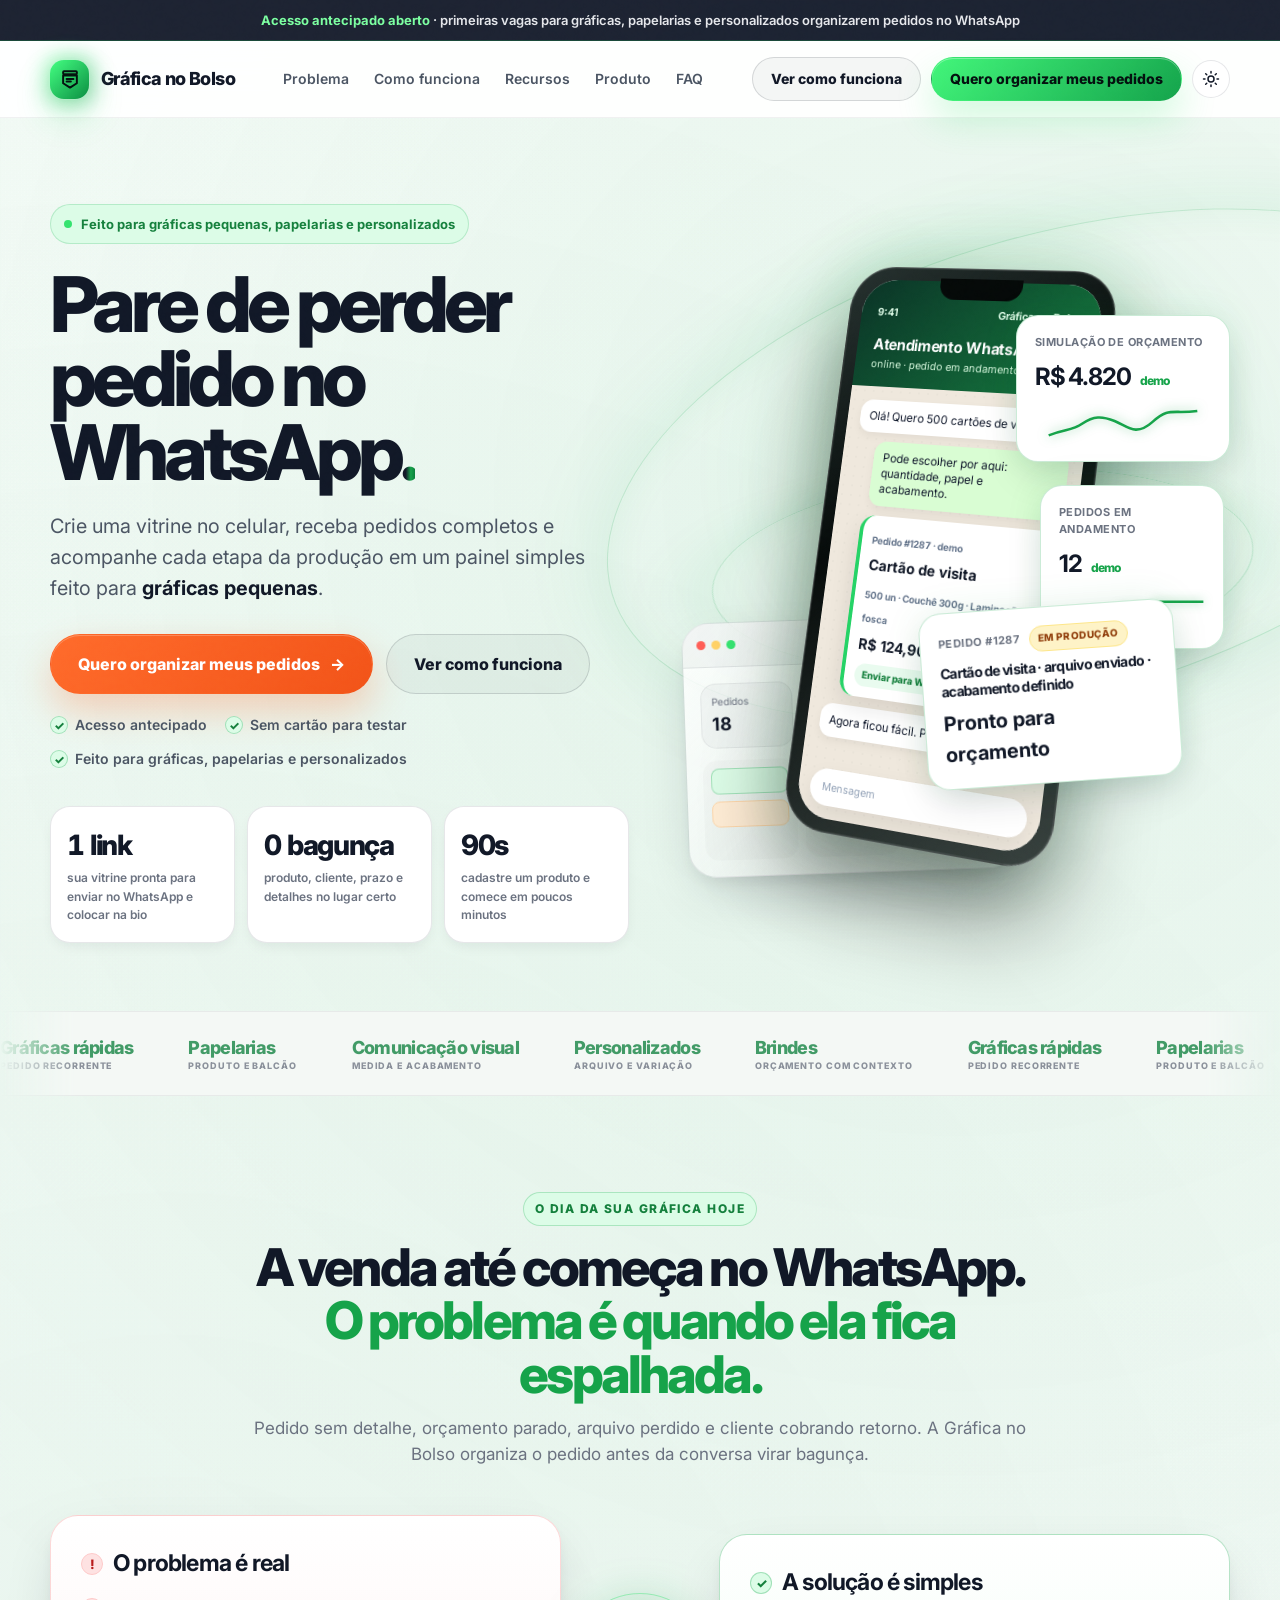
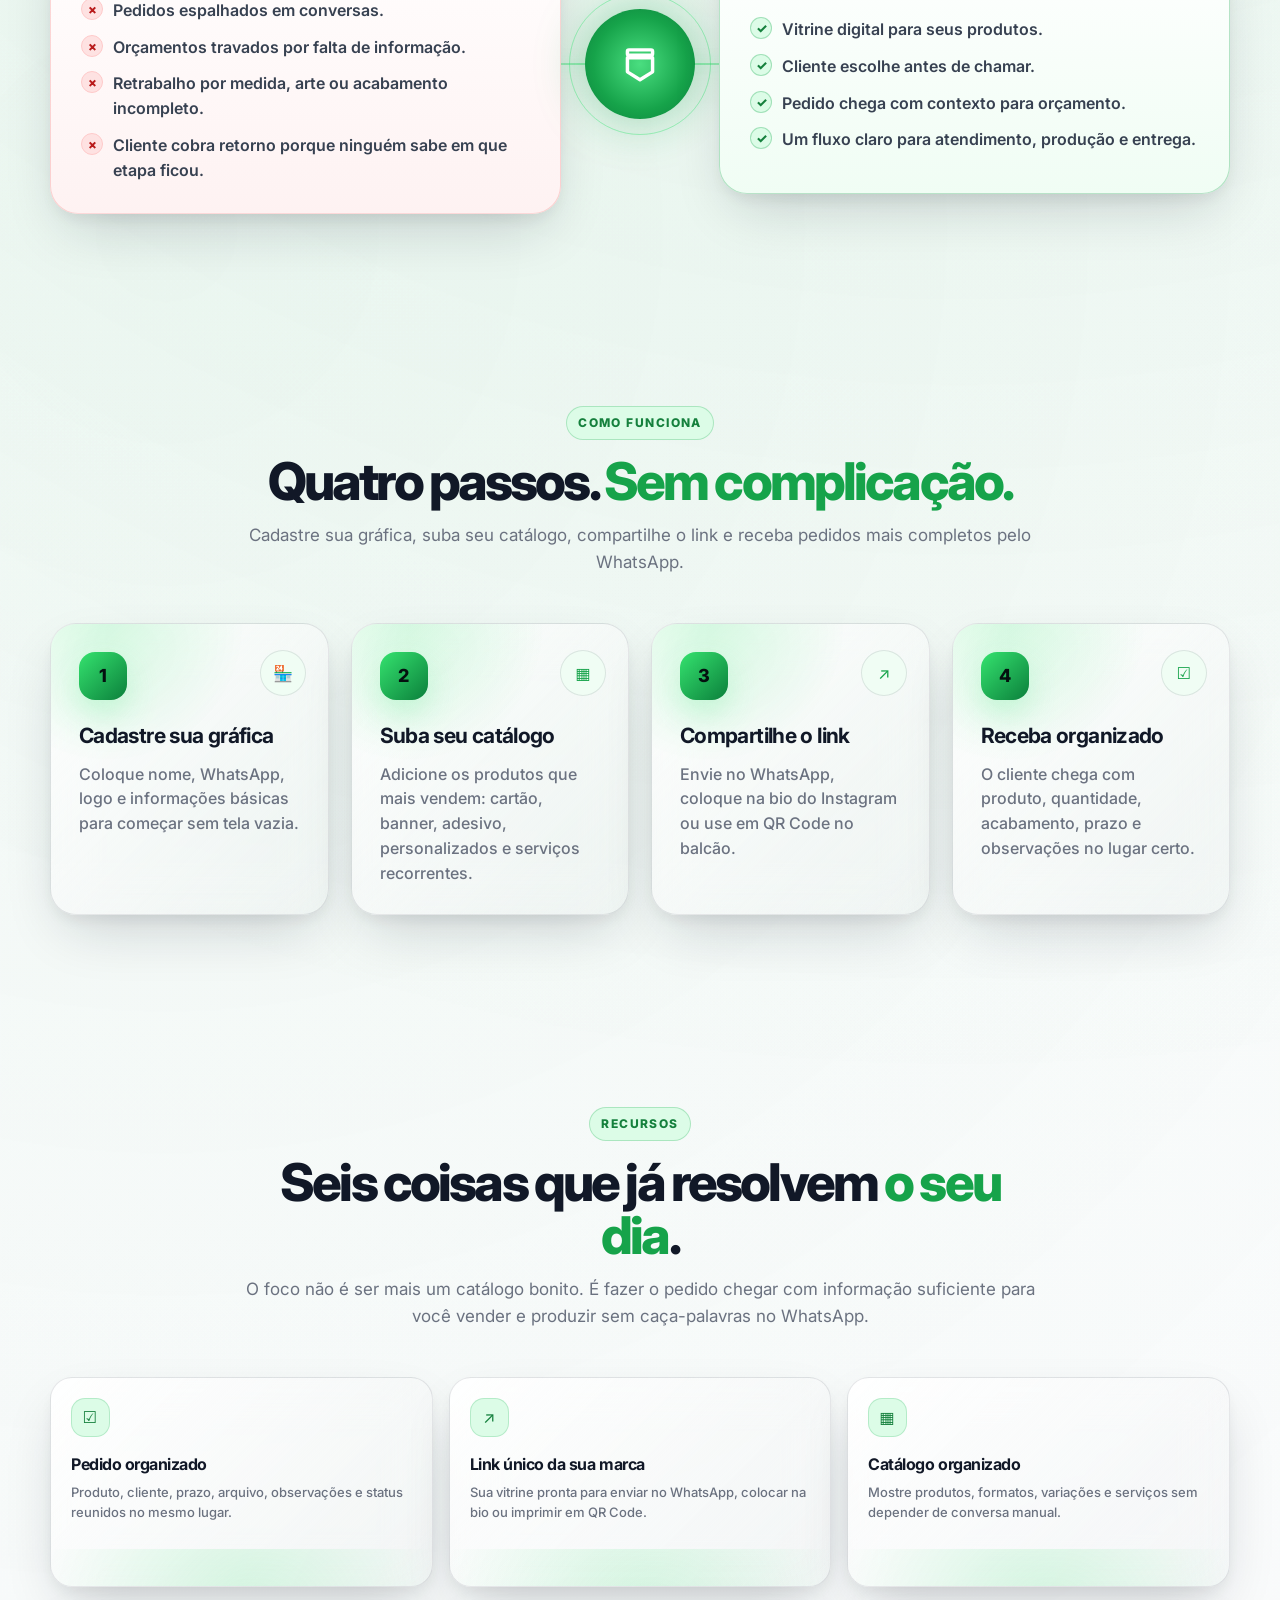
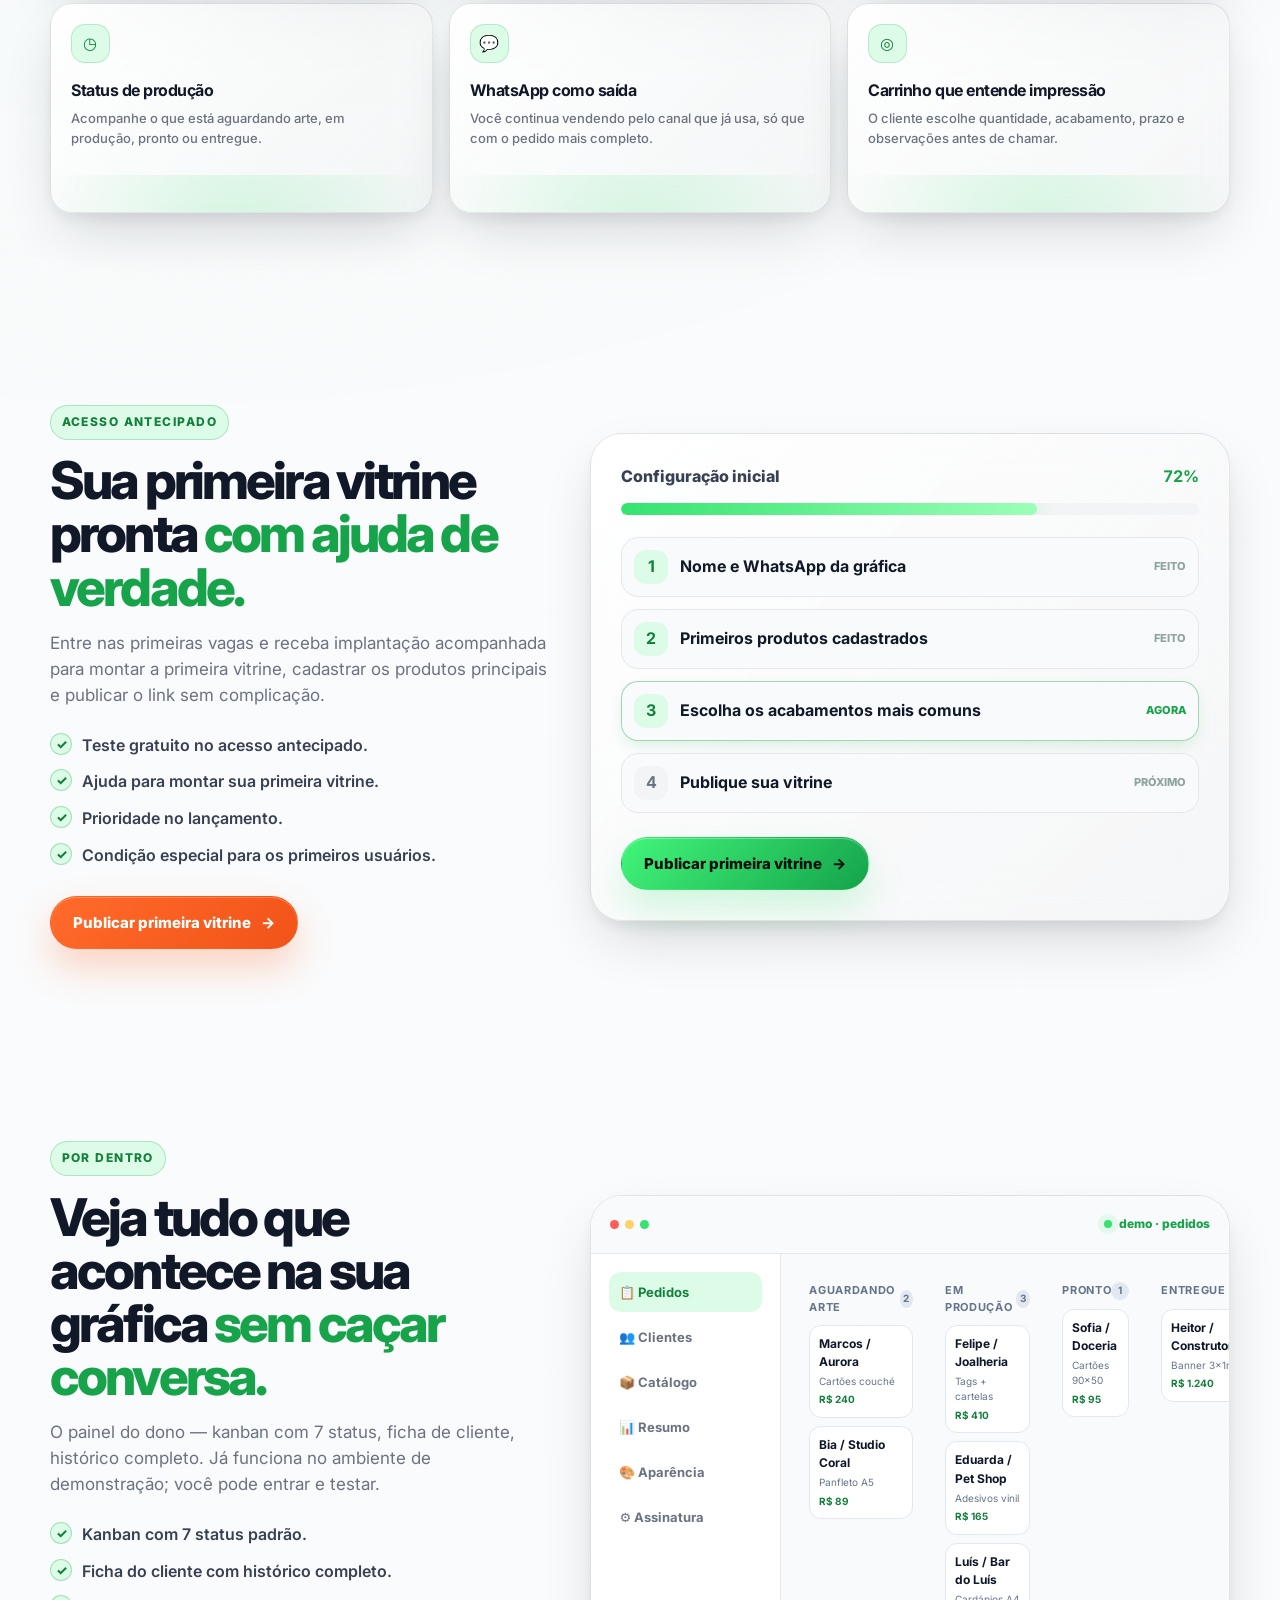
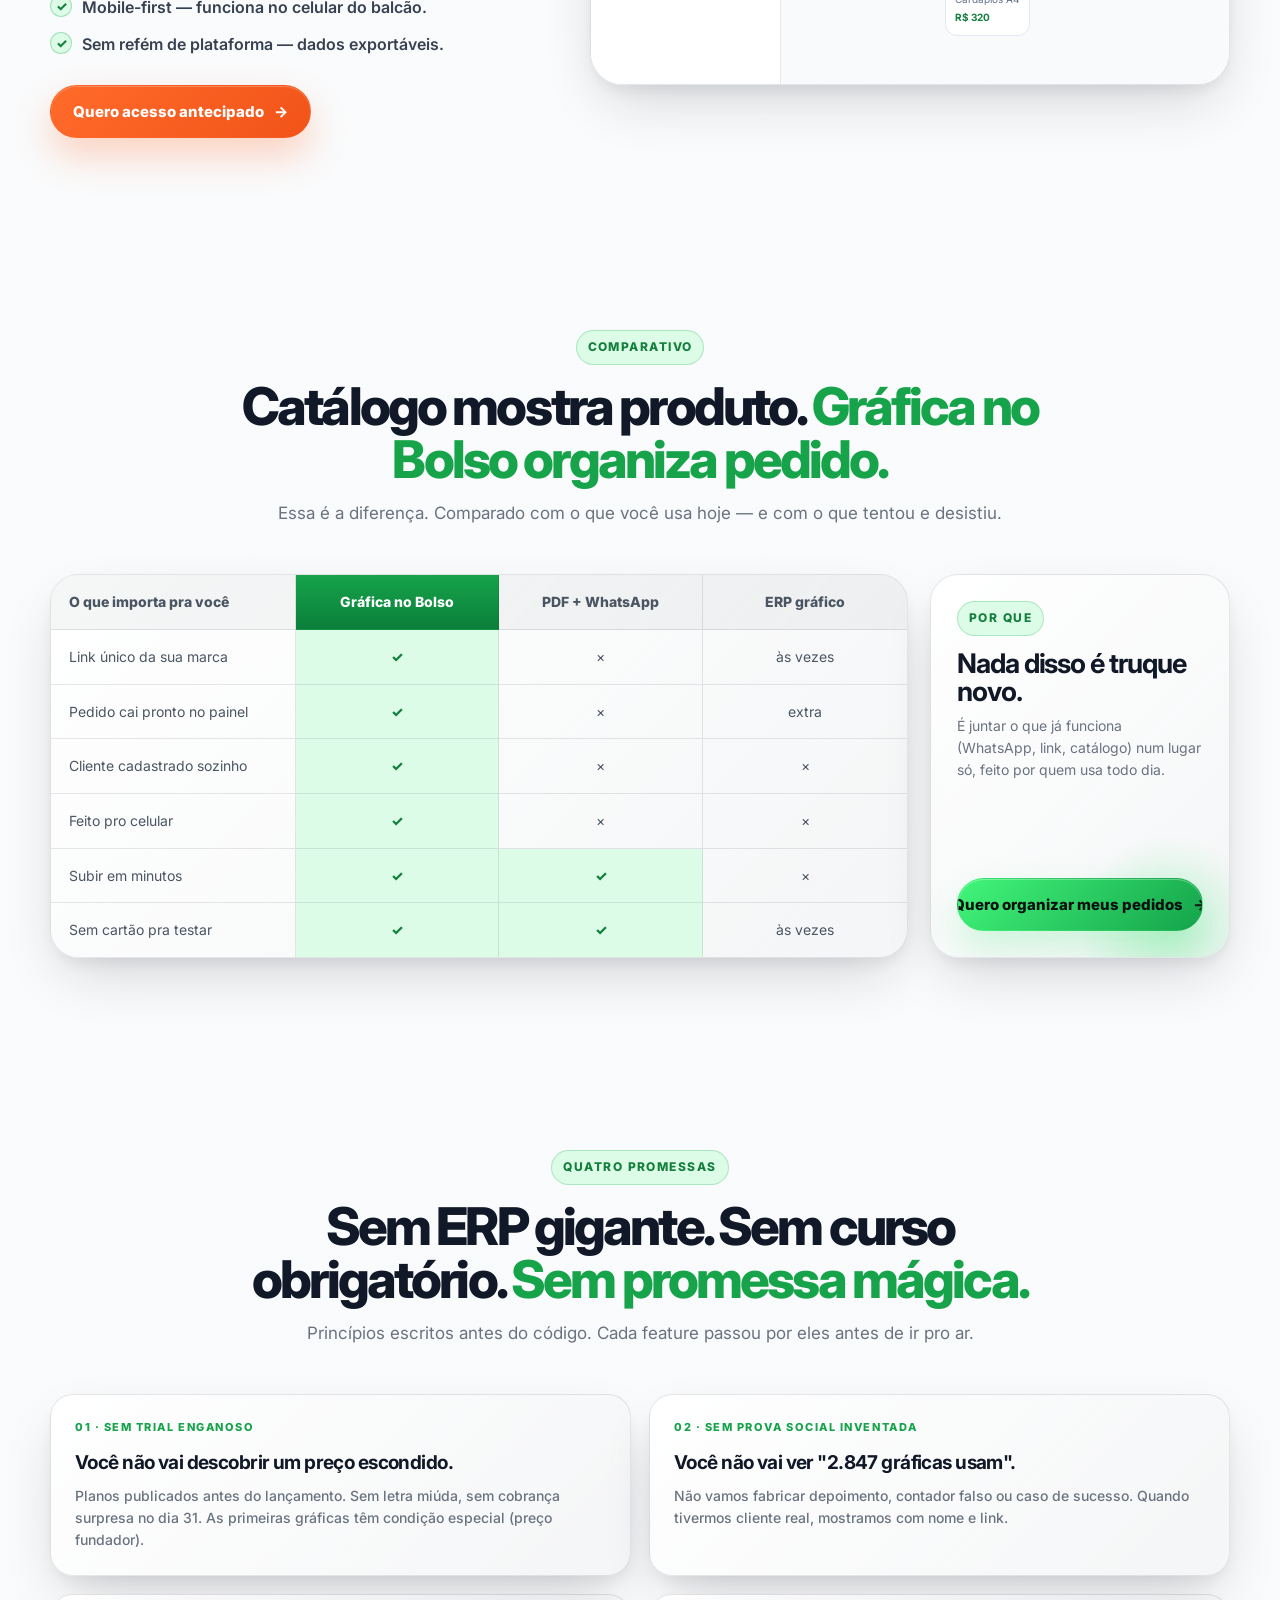
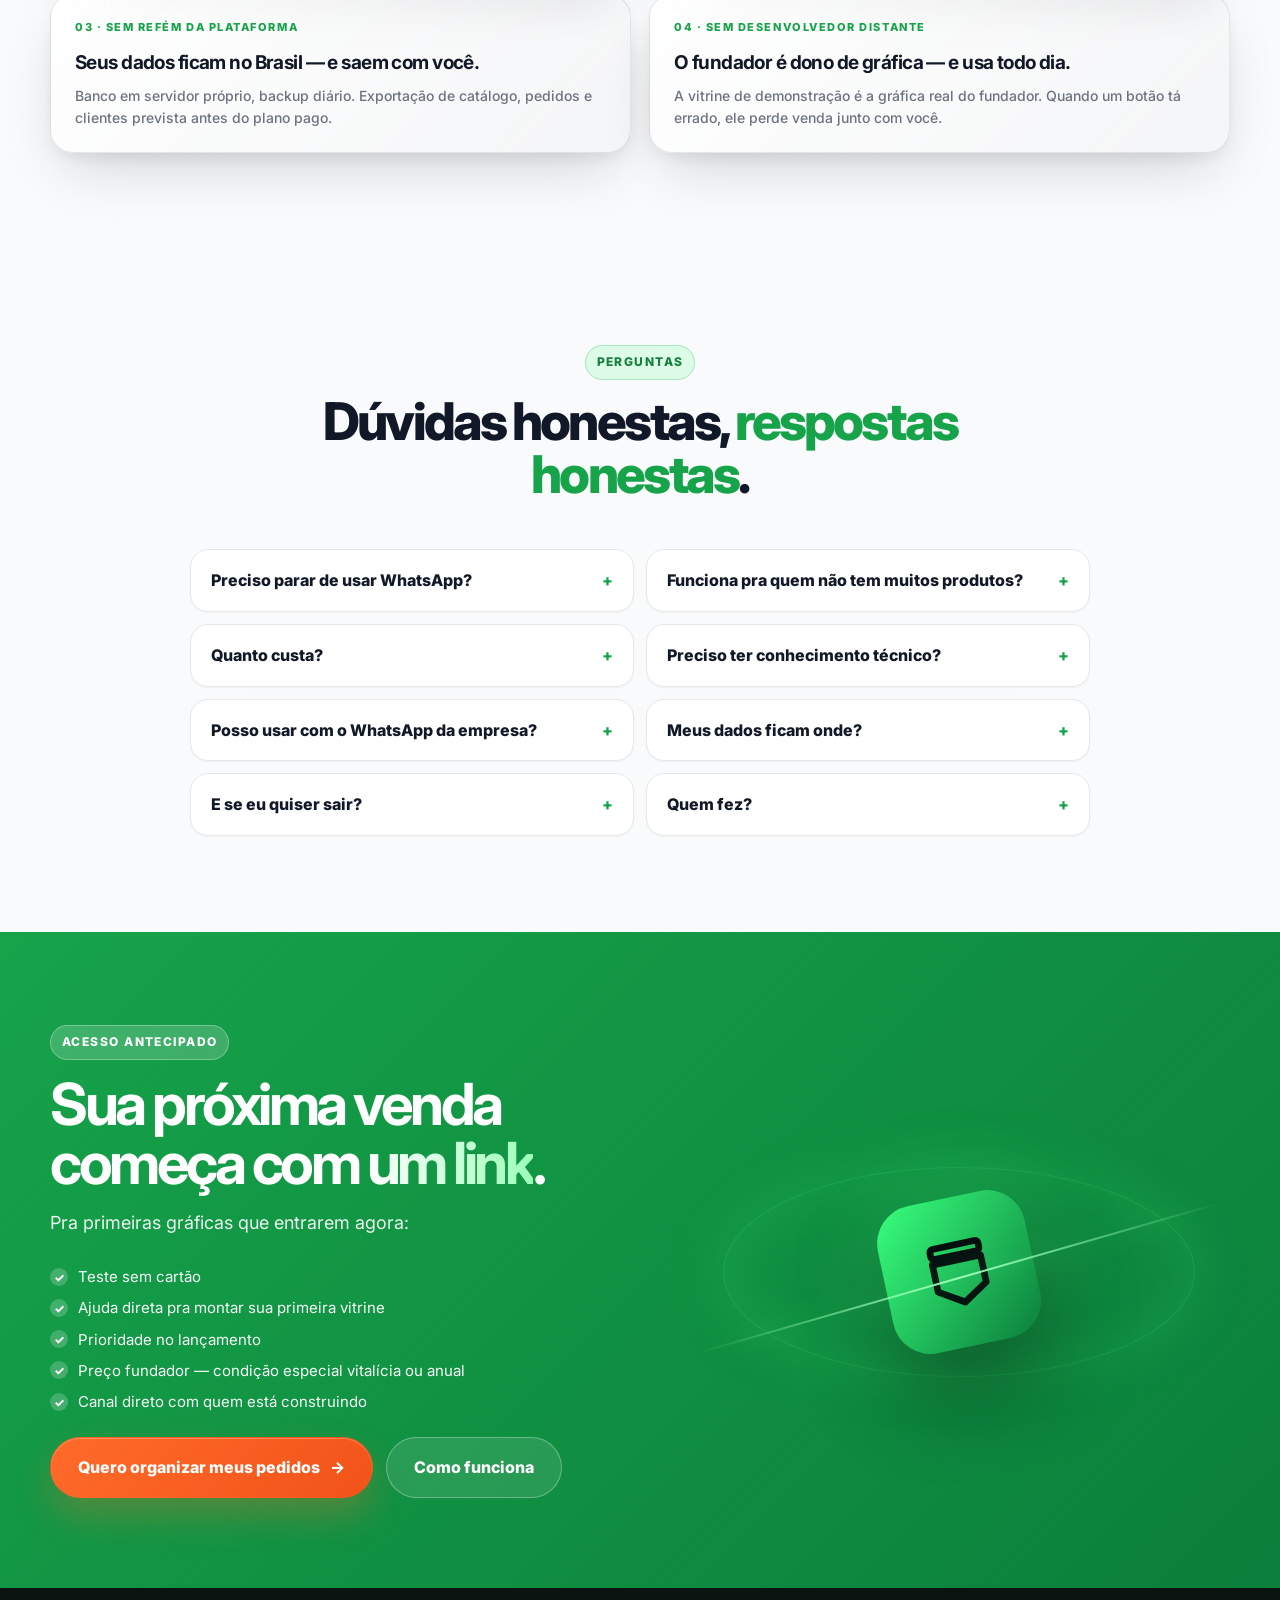
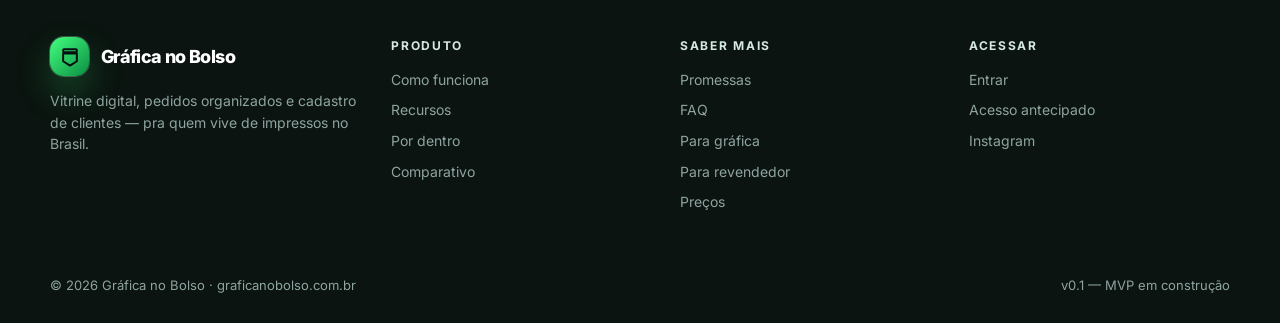
==== commit b5eeedf5: "fix(LP): CTA final — kicker e btn-ghost com contraste sobre o gradient verde Bug: o kicker 'ACESSO A" ====
--- a/index.html
+++ b/index.html
@@ -15,11 +15,11 @@
   <meta property="og:description" content="Crie uma vitrine no celular, receba pedidos completos e acompanhe cada etapa da produção. Feito para gráficas pequenas." />
   <meta property="og:image" content="https://graficanobolso.com.br/icon.svg" />
   <meta name="twitter:card" content="summary" />
-  <link rel="icon" type="image/svg+xml" href="icon.svg?v=v7-4" />
+  <link rel="icon" type="image/svg+xml" href="icon.svg?v=v7-5" />
   <link rel="preconnect" href="https://fonts.googleapis.com" />
   <link rel="preconnect" href="https://fonts.gstatic.com" crossorigin />
   <link href="https://fonts.googleapis.com/css2?family=Inter:wght@400;500;600;700;800;900&display=swap" rel="stylesheet" />
-  <link rel="stylesheet" href="styles.css?v=v7-4" />
+  <link rel="stylesheet" href="styles.css?v=v7-5" />
 </head>
 <body>
   <div class="noise" aria-hidden="true"></div>
@@ -543,6 +543,6 @@
     <span class="arrow">→</span>
   </a>
 
-  <script src="script.js?v=v7-4" defer></script>
+  <script src="script.js?v=v7-5" defer></script>
 </body>
 </html>
--- a/styles.css
+++ b/styles.css
@@ -917,9 +917,25 @@
   background:linear-gradient(135deg,var(--green2),var(--green3));
 }
 .cta-box{display:grid;grid-template-columns:1fr .9fr;gap:36px;align-items:center;position:relative;z-index:1}
+/* Kicker contraste em cima do gradient verde */
+.cta-box .kicker{
+  background:rgba(255,255,255,.18);
+  color:#FFFFFF;
+  border-color:rgba(255,255,255,.30);
+  backdrop-filter:blur(10px);
+  -webkit-backdrop-filter:blur(10px);
+}
 .cta-box h2{font-size:clamp(36px,5vw,58px);line-height:1.02;letter-spacing:-.06em;margin-bottom:16px;color:#FFFFFF}
 .cta-box h2 .grad{background:linear-gradient(90deg,#FFFFFF,#9cffb8);-webkit-background-clip:text;background-clip:text;color:transparent}
 .cta-box p{font-size:18px;color:#d5e7e2;max-width:590px;margin-bottom:28px}
+[data-theme="light"] .cta-box p{color:rgba(255,255,255,.92)}
+/* btn-ghost em cima do fundo verde precisa de border branca, não escura */
+.final-cta .btn-ghost{
+  background:rgba(255,255,255,.10);
+  border-color:rgba(255,255,255,.30);
+  color:#FFFFFF;
+}
+.final-cta .btn-ghost:hover{background:rgba(255,255,255,.18);border-color:rgba(255,255,255,.50)}
 .cta-benefits{list-style:none;display:grid;gap:8px;margin:0 0 24px;max-width:540px;padding:0}
 .cta-benefits li{display:flex;align-items:center;gap:10px;color:rgba(255,255,255,.96);font-size:15px}
 .cta-benefits .check{background:rgba(255,255,255,.20);color:#FFFFFF;border-color:transparent}
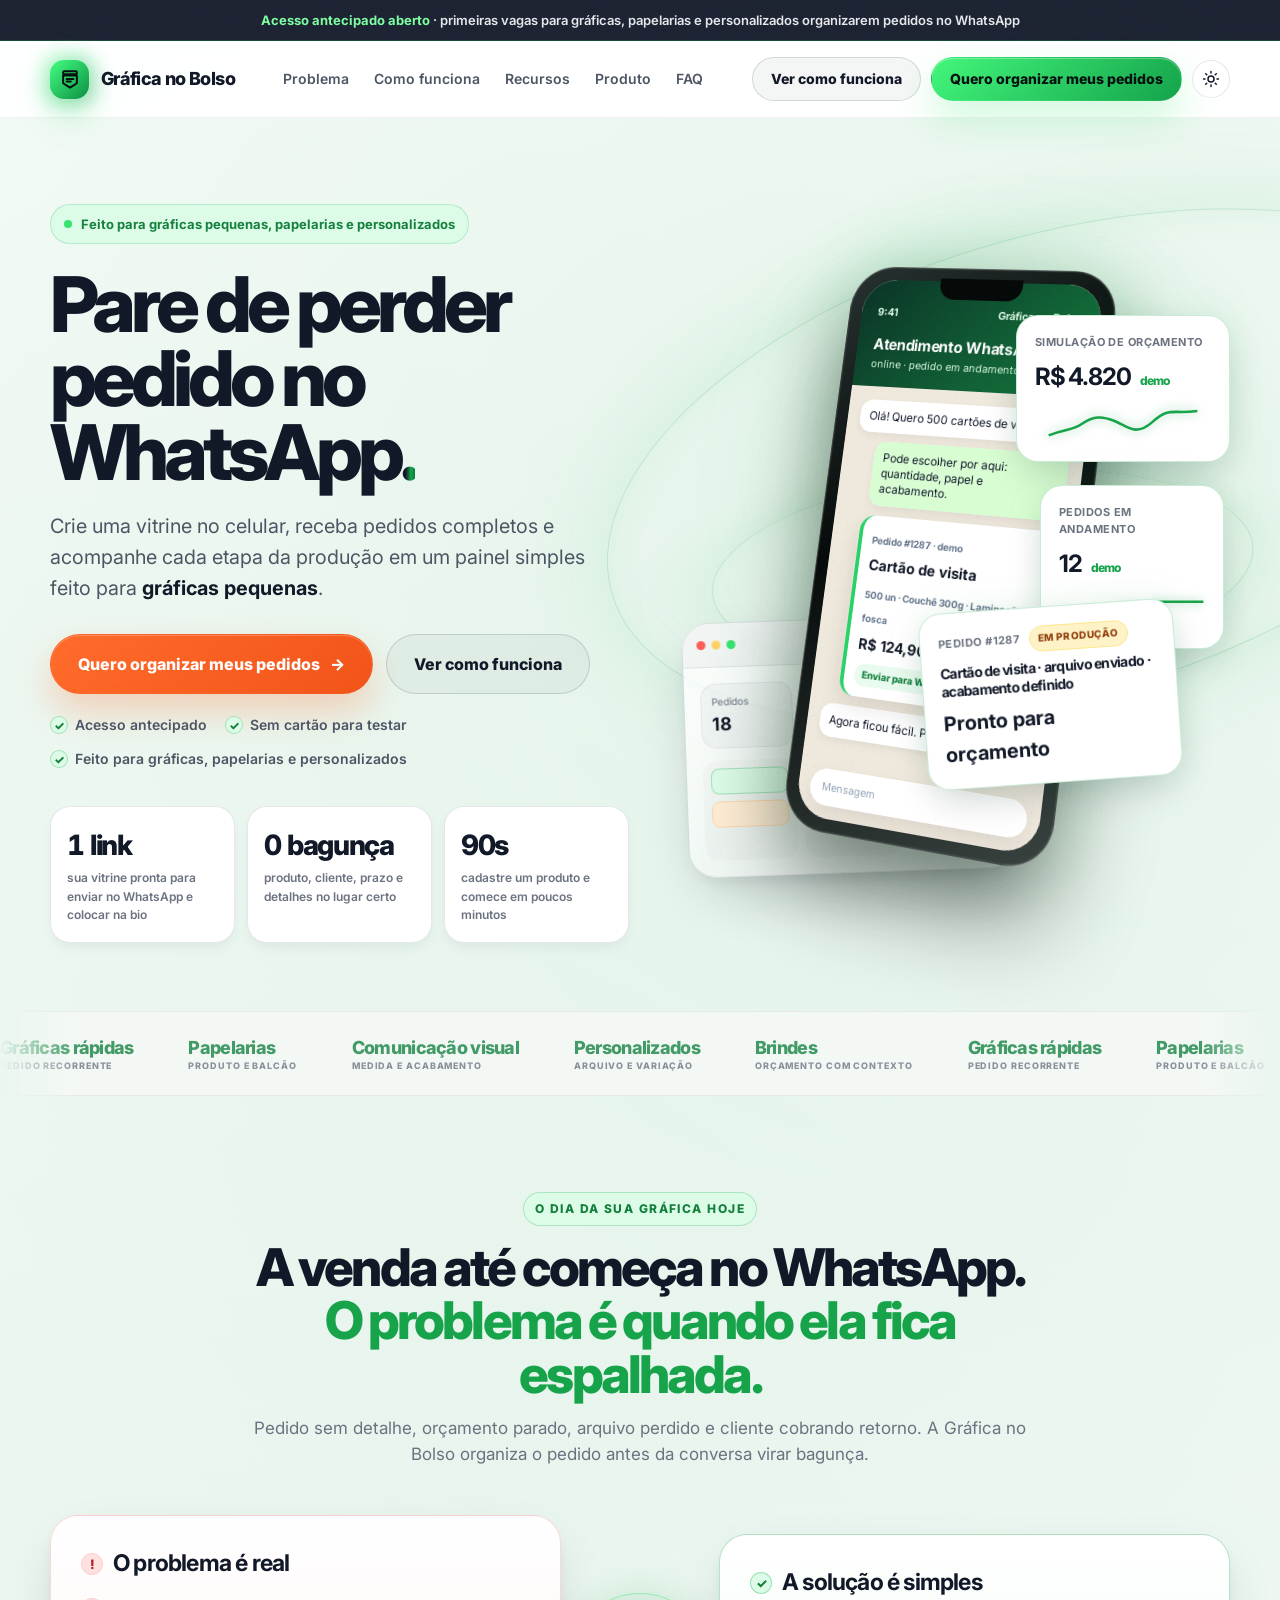
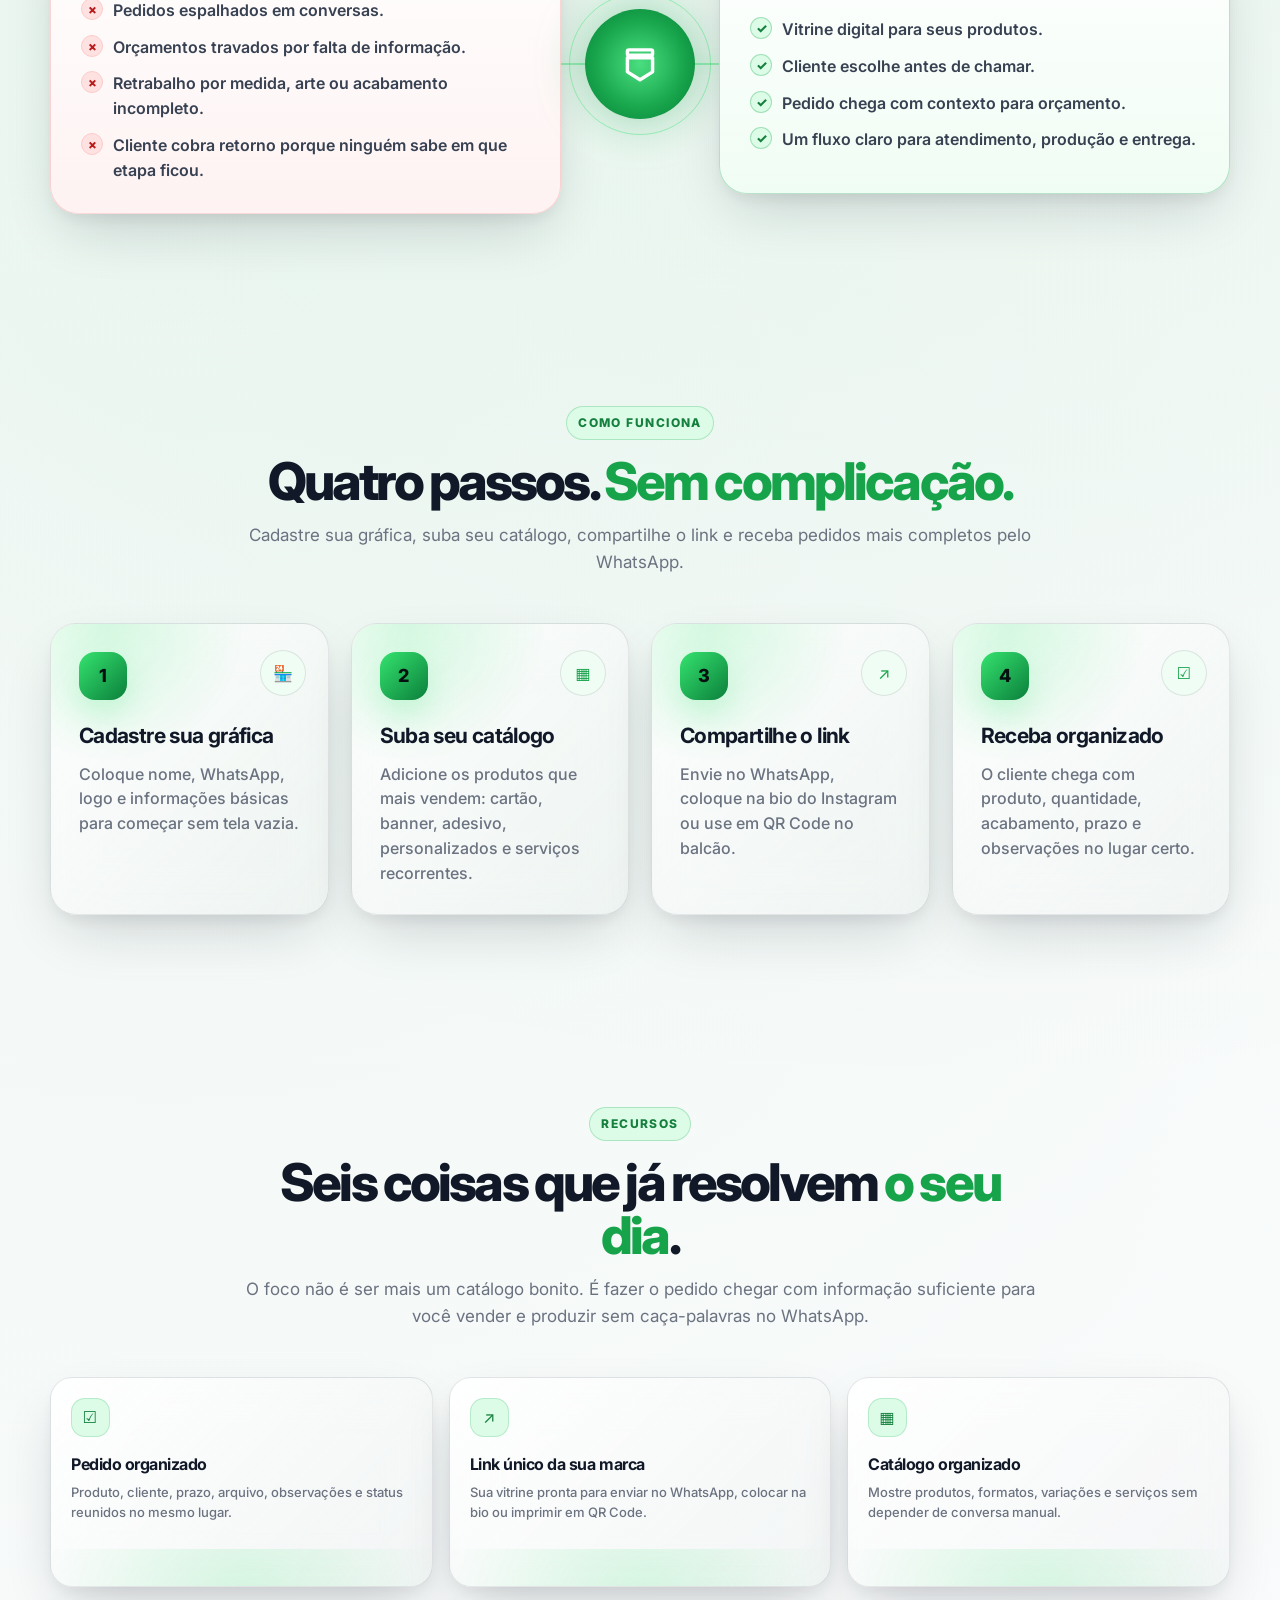
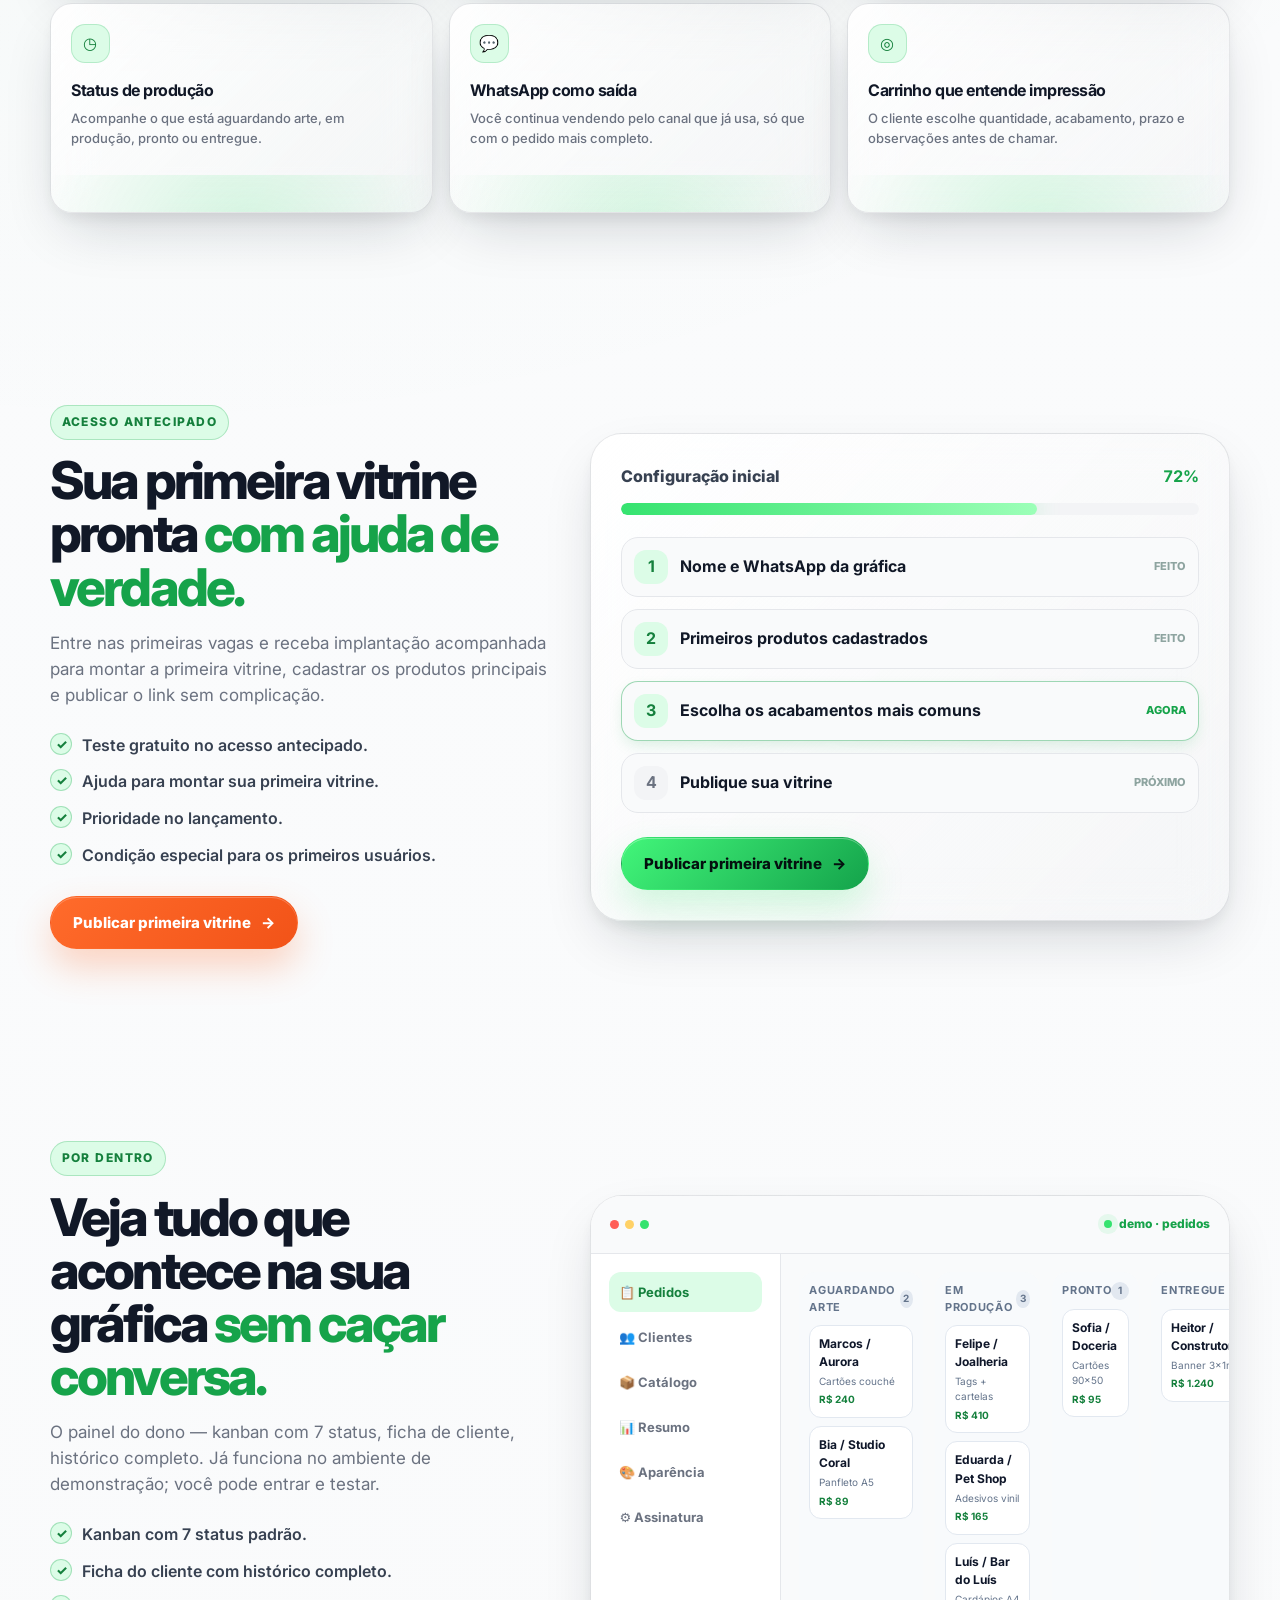
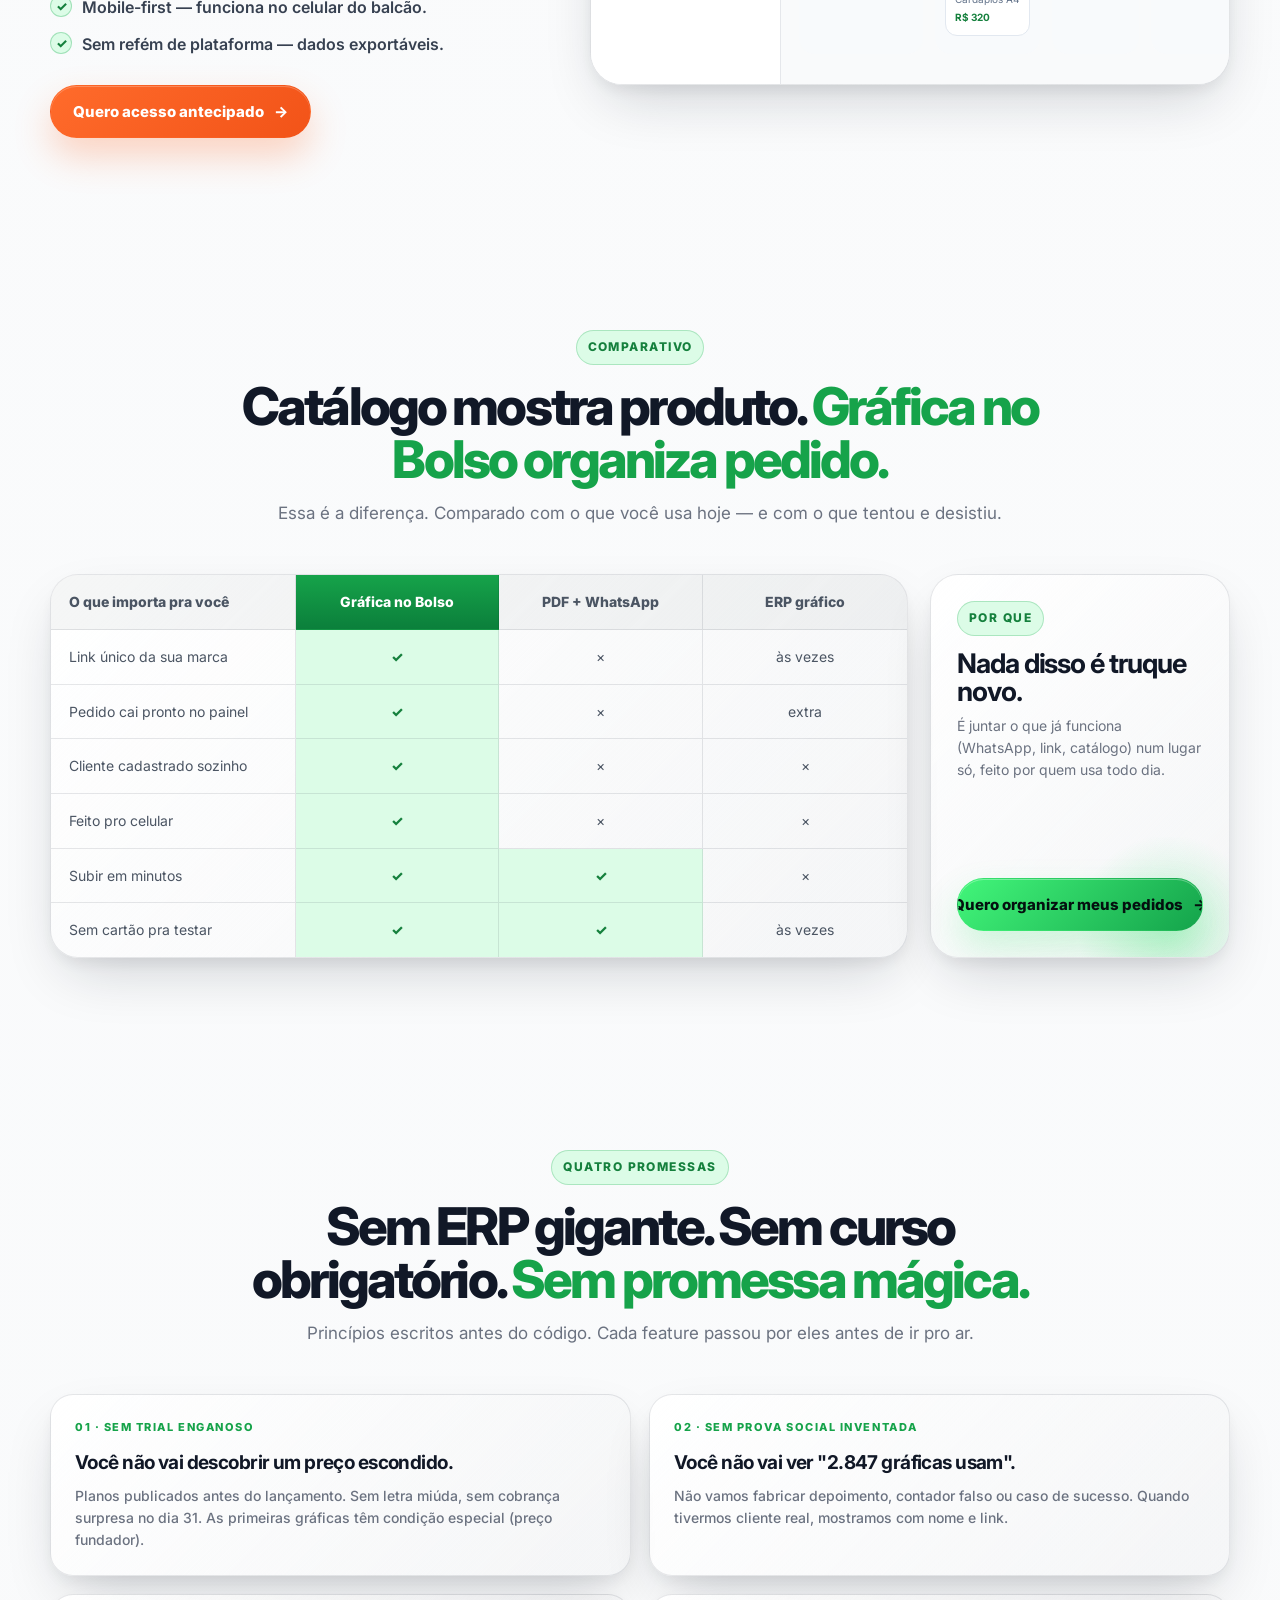
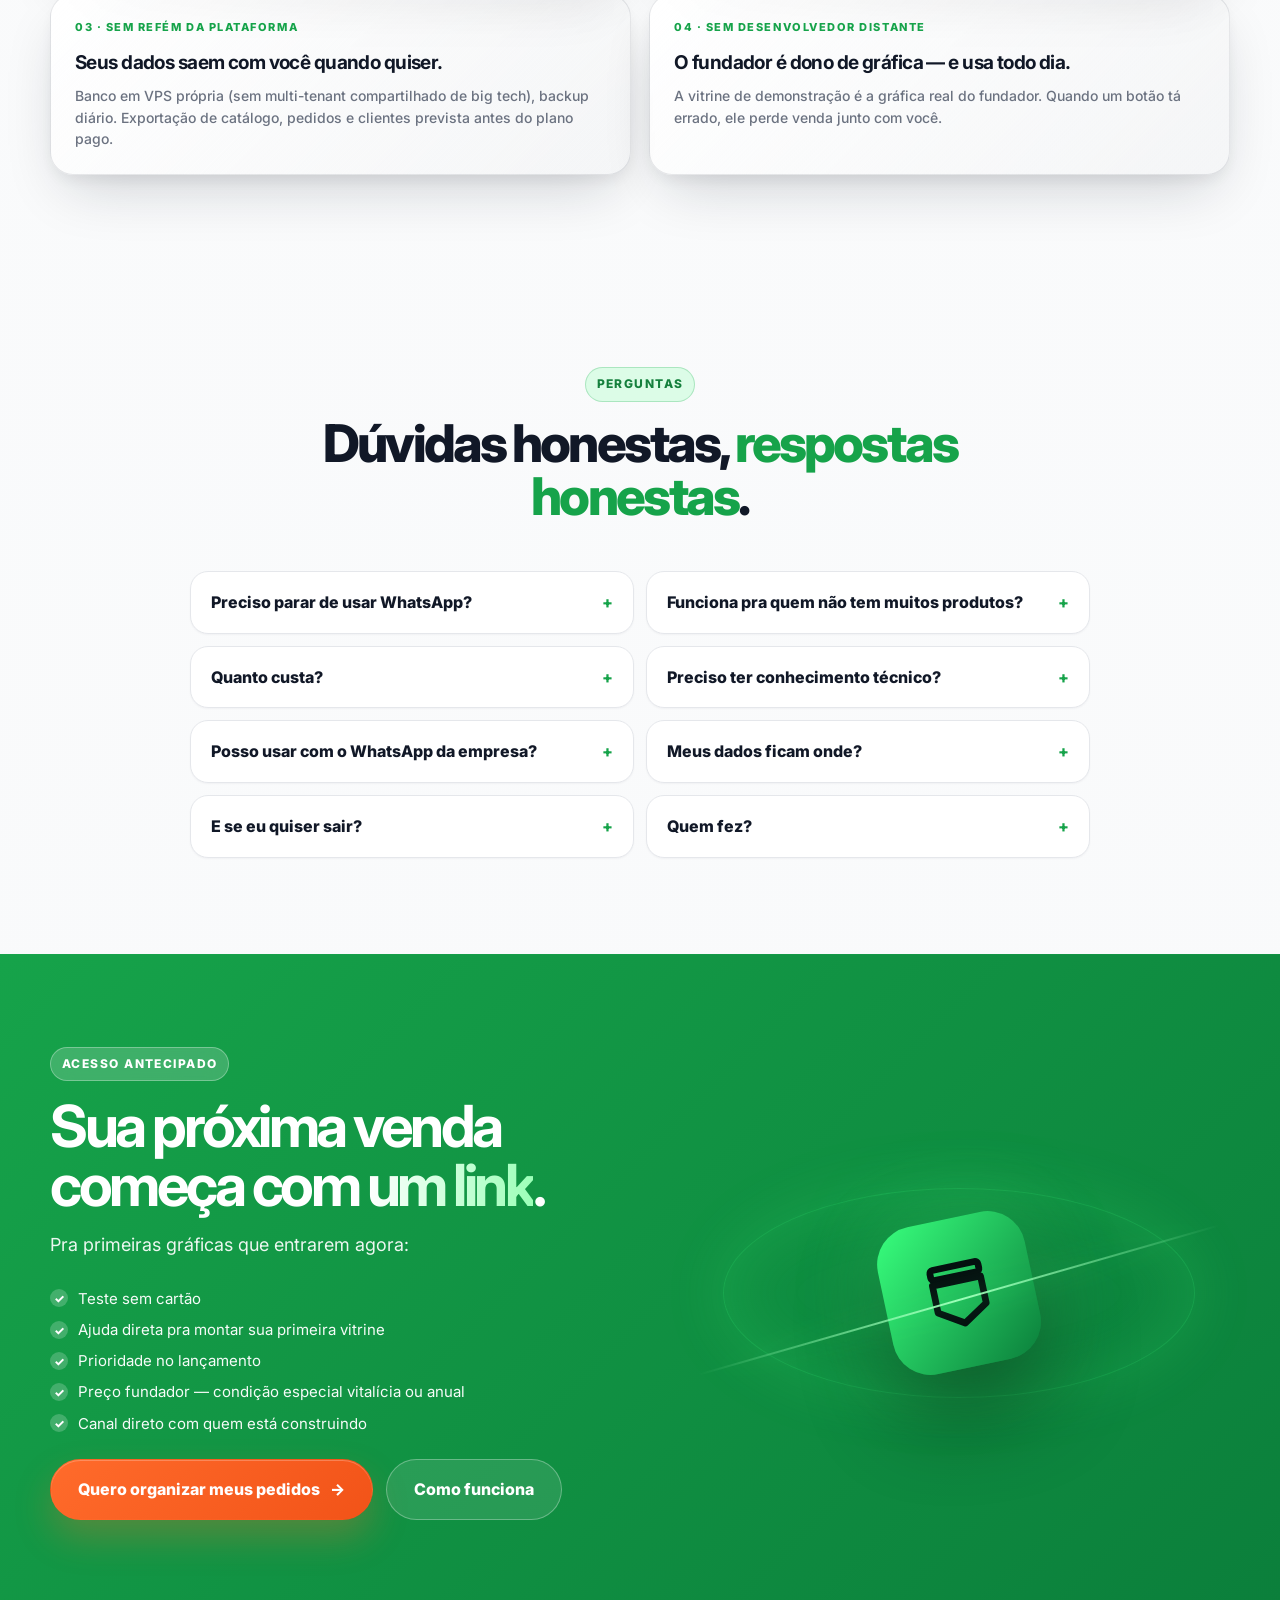
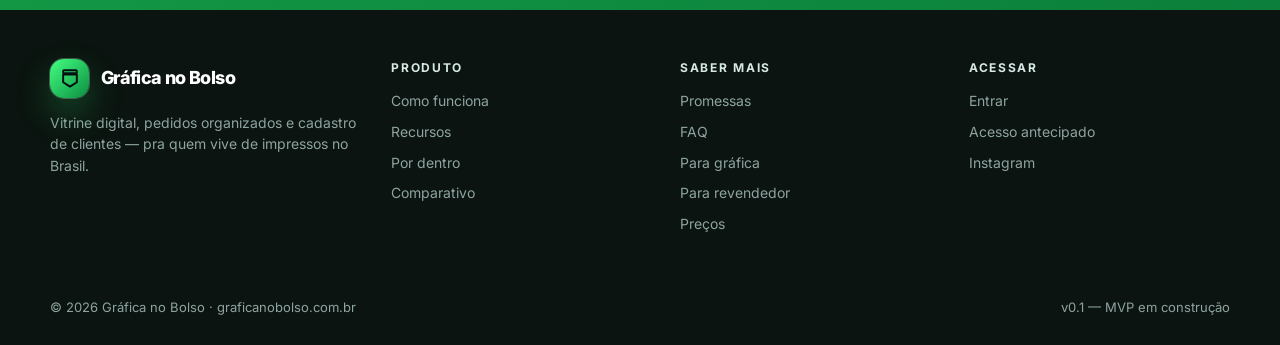
==== commit f8fe9d5d: "fix(LP): remove claim falso 'dados no Brasil' (AD-008) VPS não está hospedada no Brasil. Promessa 03" ====
--- a/index.html
+++ b/index.html
@@ -15,11 +15,11 @@
   <meta property="og:description" content="Crie uma vitrine no celular, receba pedidos completos e acompanhe cada etapa da produção. Feito para gráficas pequenas." />
   <meta property="og:image" content="https://graficanobolso.com.br/icon.svg" />
   <meta name="twitter:card" content="summary" />
-  <link rel="icon" type="image/svg+xml" href="icon.svg?v=v7-5" />
+  <link rel="icon" type="image/svg+xml" href="icon.svg?v=v7-7" />
   <link rel="preconnect" href="https://fonts.googleapis.com" />
   <link rel="preconnect" href="https://fonts.gstatic.com" crossorigin />
   <link href="https://fonts.googleapis.com/css2?family=Inter:wght@400;500;600;700;800;900&display=swap" rel="stylesheet" />
-  <link rel="stylesheet" href="styles.css?v=v7-5" />
+  <link rel="stylesheet" href="styles.css?v=v7-7" />
 </head>
 <body>
   <div class="noise" aria-hidden="true"></div>
@@ -419,8 +419,8 @@
           </article>
           <article class="promise glass">
             <div class="num">03 · Sem refém da plataforma</div>
-            <h3>Seus dados ficam no Brasil — e saem com você.</h3>
-            <p>Banco em servidor próprio, backup diário. Exportação de catálogo, pedidos e clientes prevista antes do plano pago.</p>
+            <h3>Seus dados saem com você quando quiser.</h3>
+            <p>Banco em VPS própria (sem multi-tenant compartilhado de big tech), backup diário. Exportação de catálogo, pedidos e clientes prevista antes do plano pago.</p>
           </article>
           <article class="promise glass">
             <div class="num">04 · Sem desenvolvedor distante</div>
@@ -444,7 +444,7 @@
           <details><summary>Quanto custa?</summary><p>Planos a definir antes do lançamento — sem trial enganoso, sem letra miúda. As primeiras gráficas têm condição especial (preço fundador).</p></details>
           <details><summary>Preciso ter conhecimento técnico?</summary><p>Não. Se você manda PDF no WhatsApp, sabe usar.</p></details>
           <details><summary>Posso usar com o WhatsApp da empresa?</summary><p>Sim. Toda comunicação inicial continua no WhatsApp — só fica organizada.</p></details>
-          <details><summary>Meus dados ficam onde?</summary><p>Em VPS própria, no Brasil. Backup e exportação no roadmap antes do plano pago.</p></details>
+          <details><summary>Meus dados ficam onde?</summary><p>Em VPS própria — sua gráfica isolada por conta, sem multi-tenant compartilhado de big tech. Backup diário e exportação previstos antes do plano pago.</p></details>
           <details><summary>E se eu quiser sair?</summary><p>Você exporta catálogo, pedidos e clientes. Sem refém de plataforma.</p></details>
           <details><summary>Quem fez?</summary><p>O fundador é dono de uma gráfica em operação. A vitrine de demo é a gráfica real dele.</p></details>
         </div>
@@ -532,7 +532,6 @@
   <a class="floating-cta" id="floatingCta" href="#cta" aria-hidden="true">
     <span class="floating-cta-icon" aria-hidden="true">
       <svg viewBox="0 0 24 24" fill="none" stroke="currentColor" stroke-width="2.2" stroke-linecap="round" stroke-linejoin="round">
-        <path d="M21 12.79A9 9 0 1 1 11.21 3 7 7 0 0 0 21 12.79z" style="display:none"/>
         <path d="M3 12h18M13 6l6 6-6 6"/>
       </svg>
     </span>
@@ -540,9 +539,8 @@
       <strong>Quero organizar meus pedidos</strong>
       <span>acesso antecipado · sem cartão</span>
     </span>
-    <span class="arrow">→</span>
   </a>
 
-  <script src="script.js?v=v7-5" defer></script>
+  <script src="script.js?v=v7-7" defer></script>
 </body>
 </html>
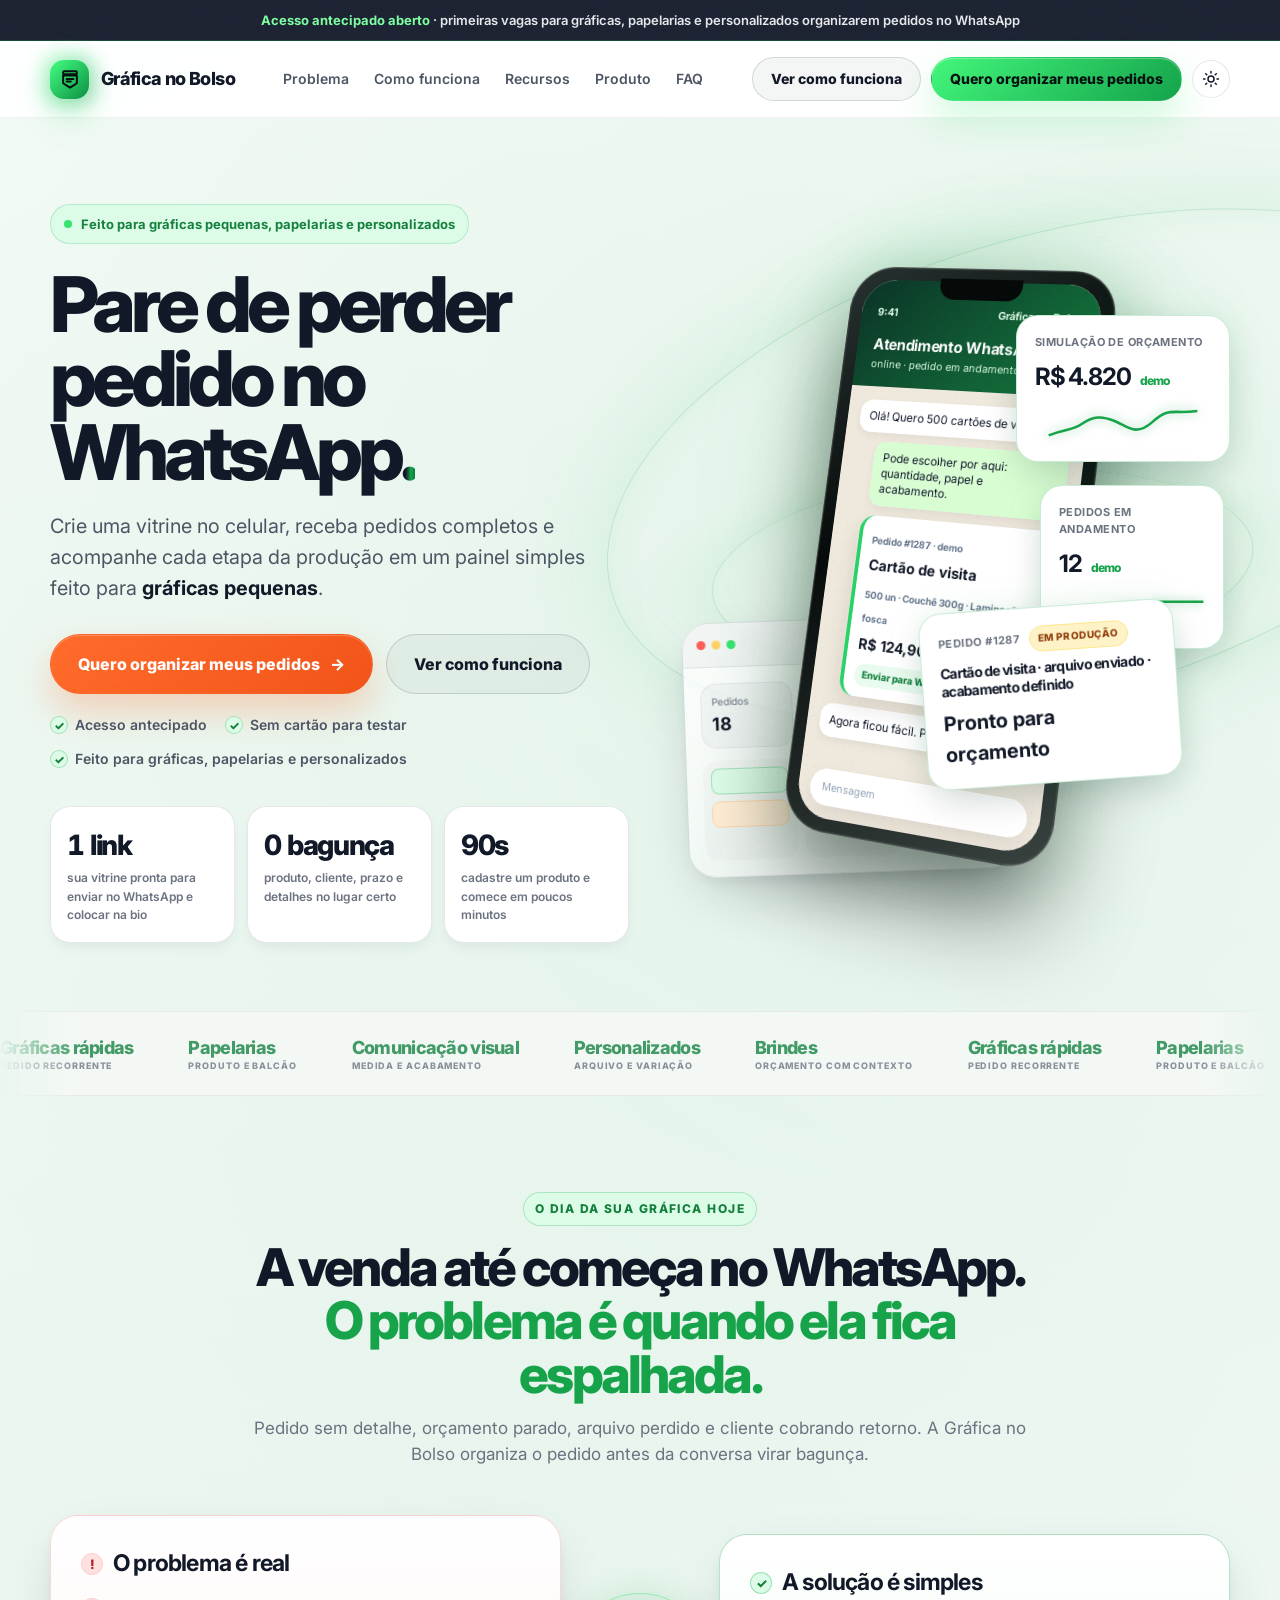
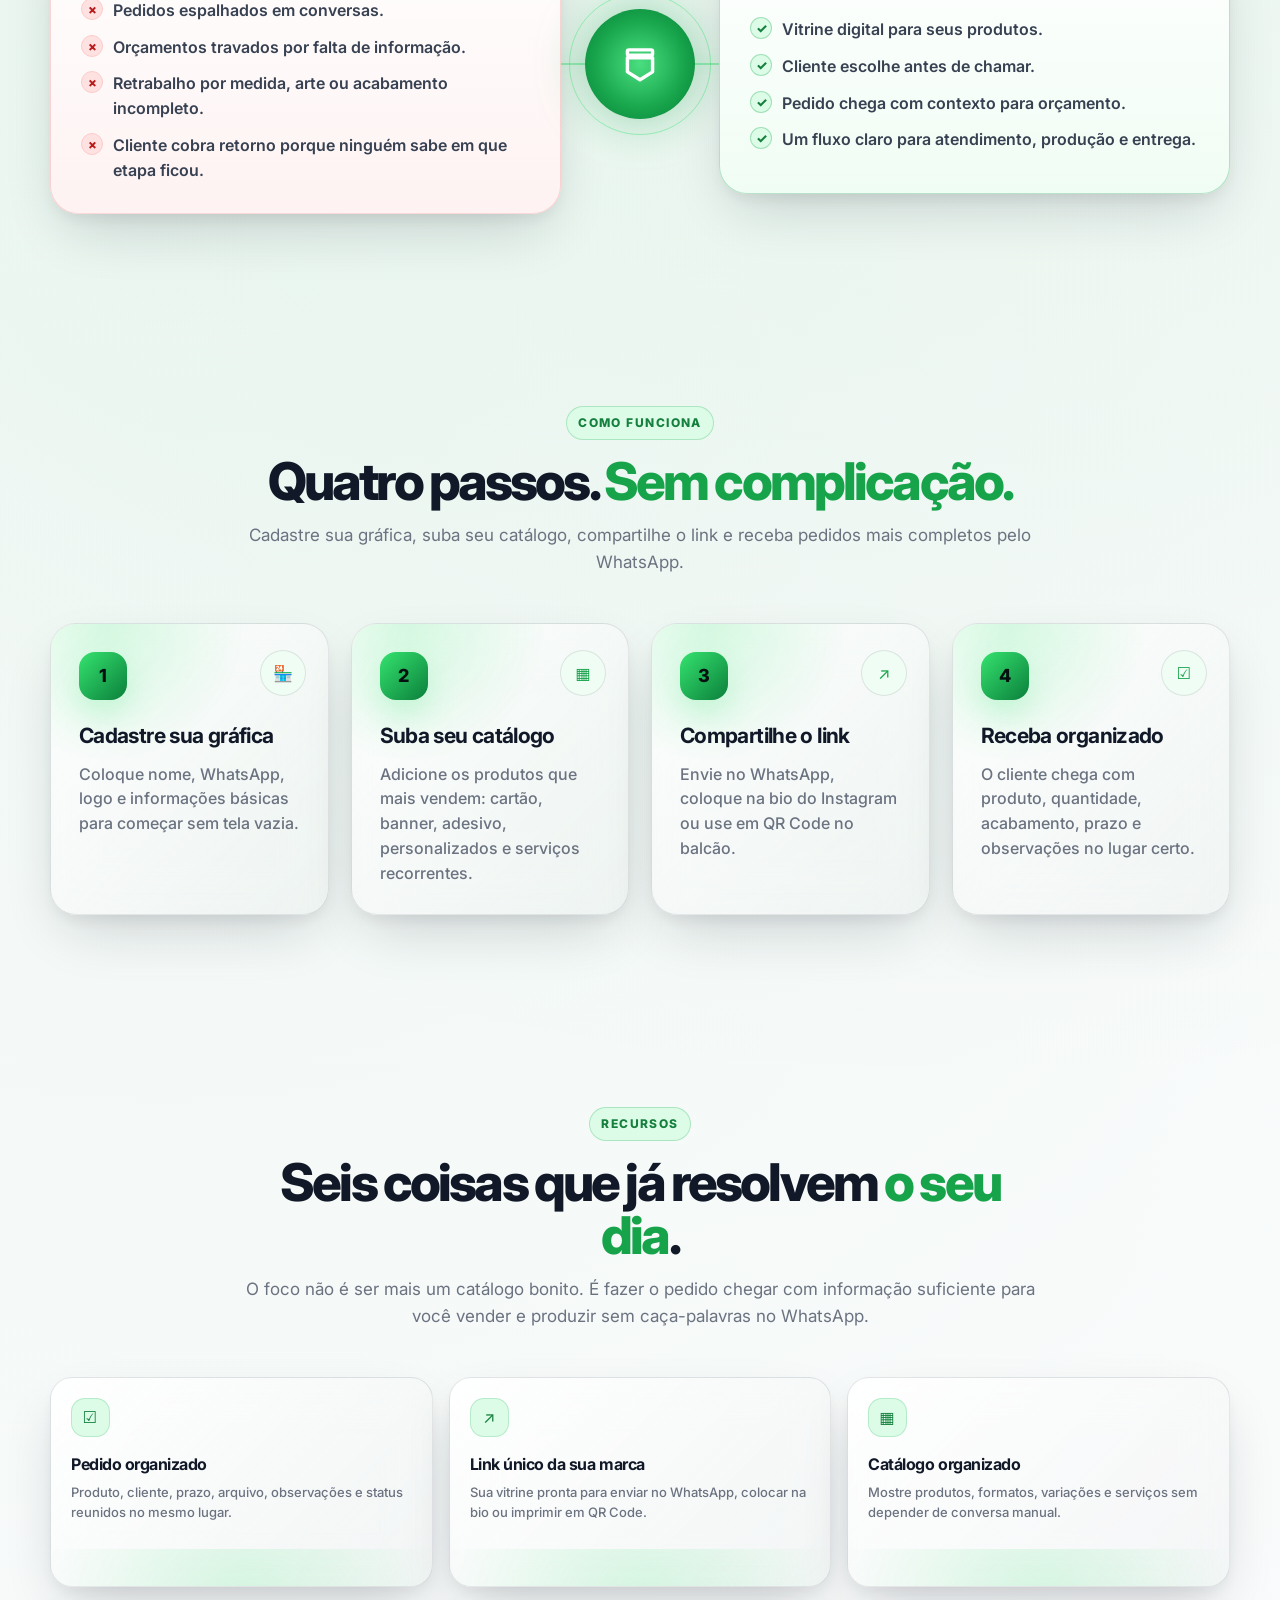
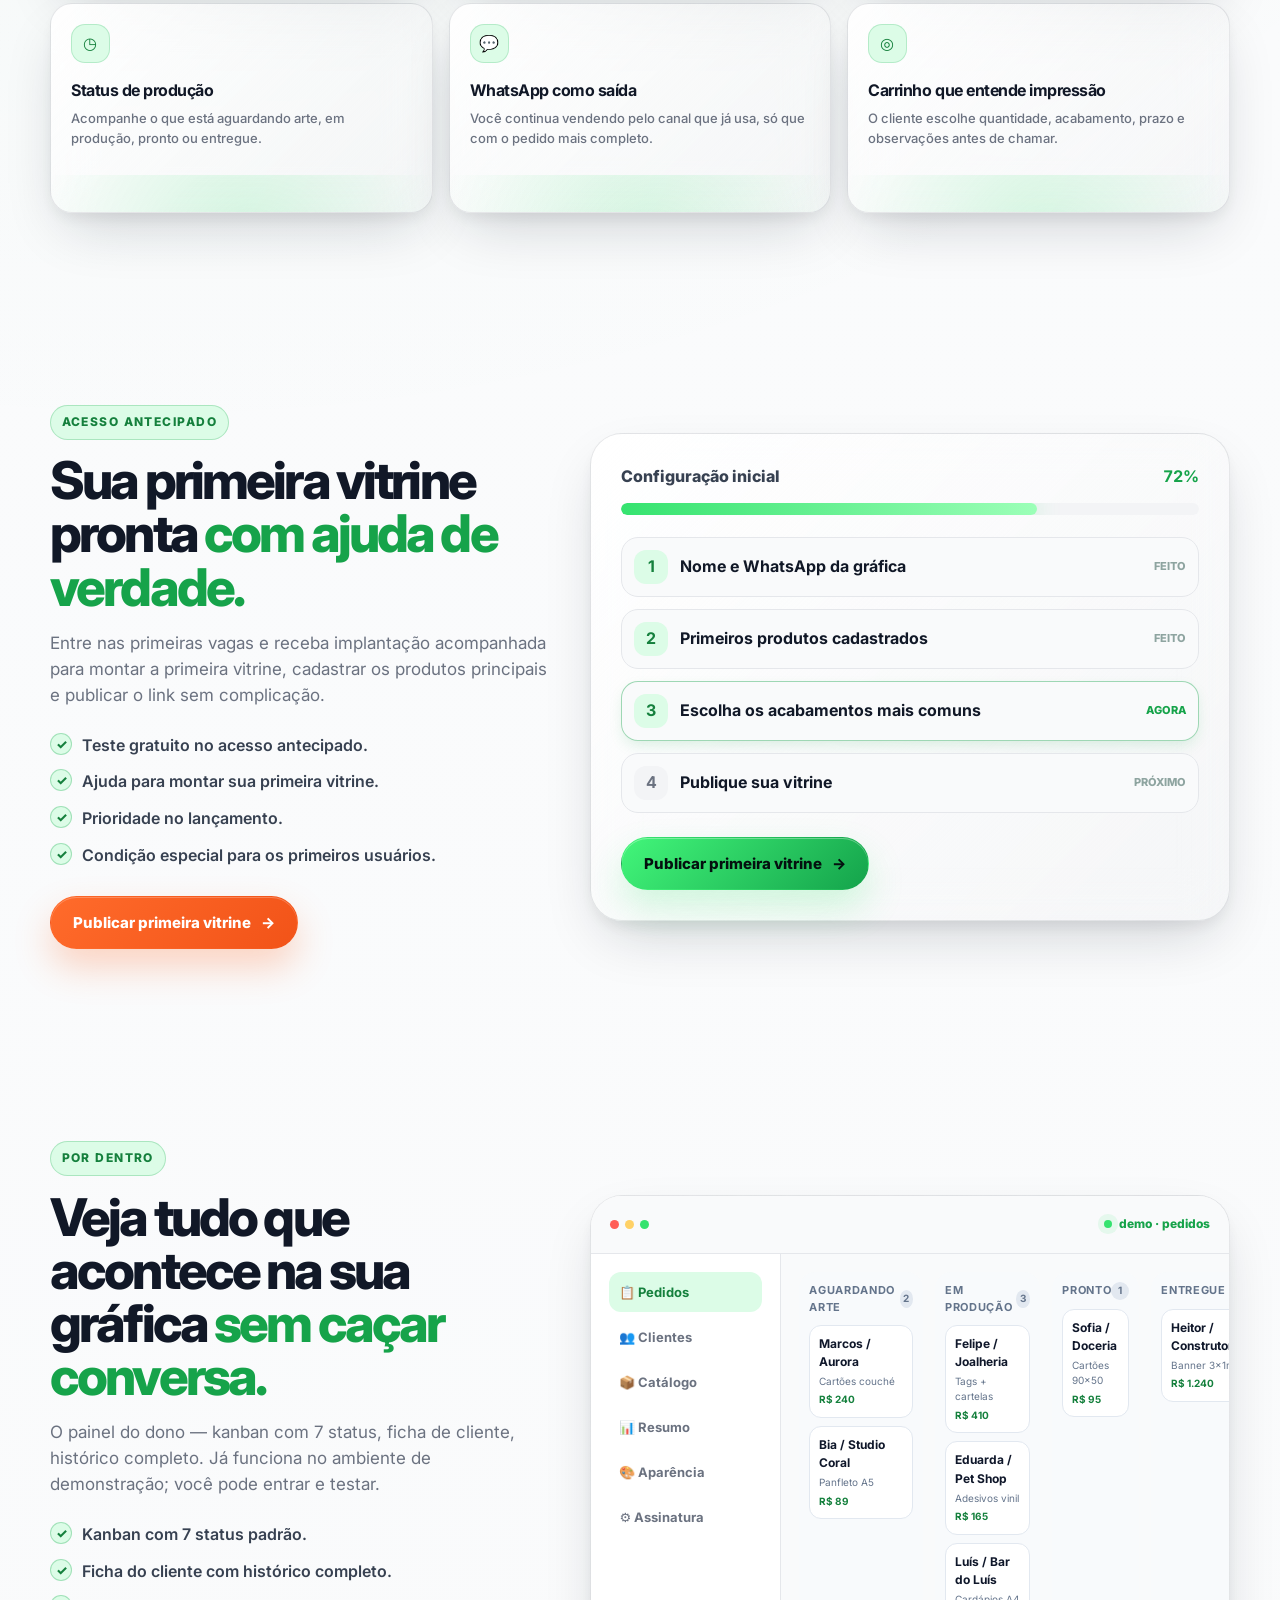
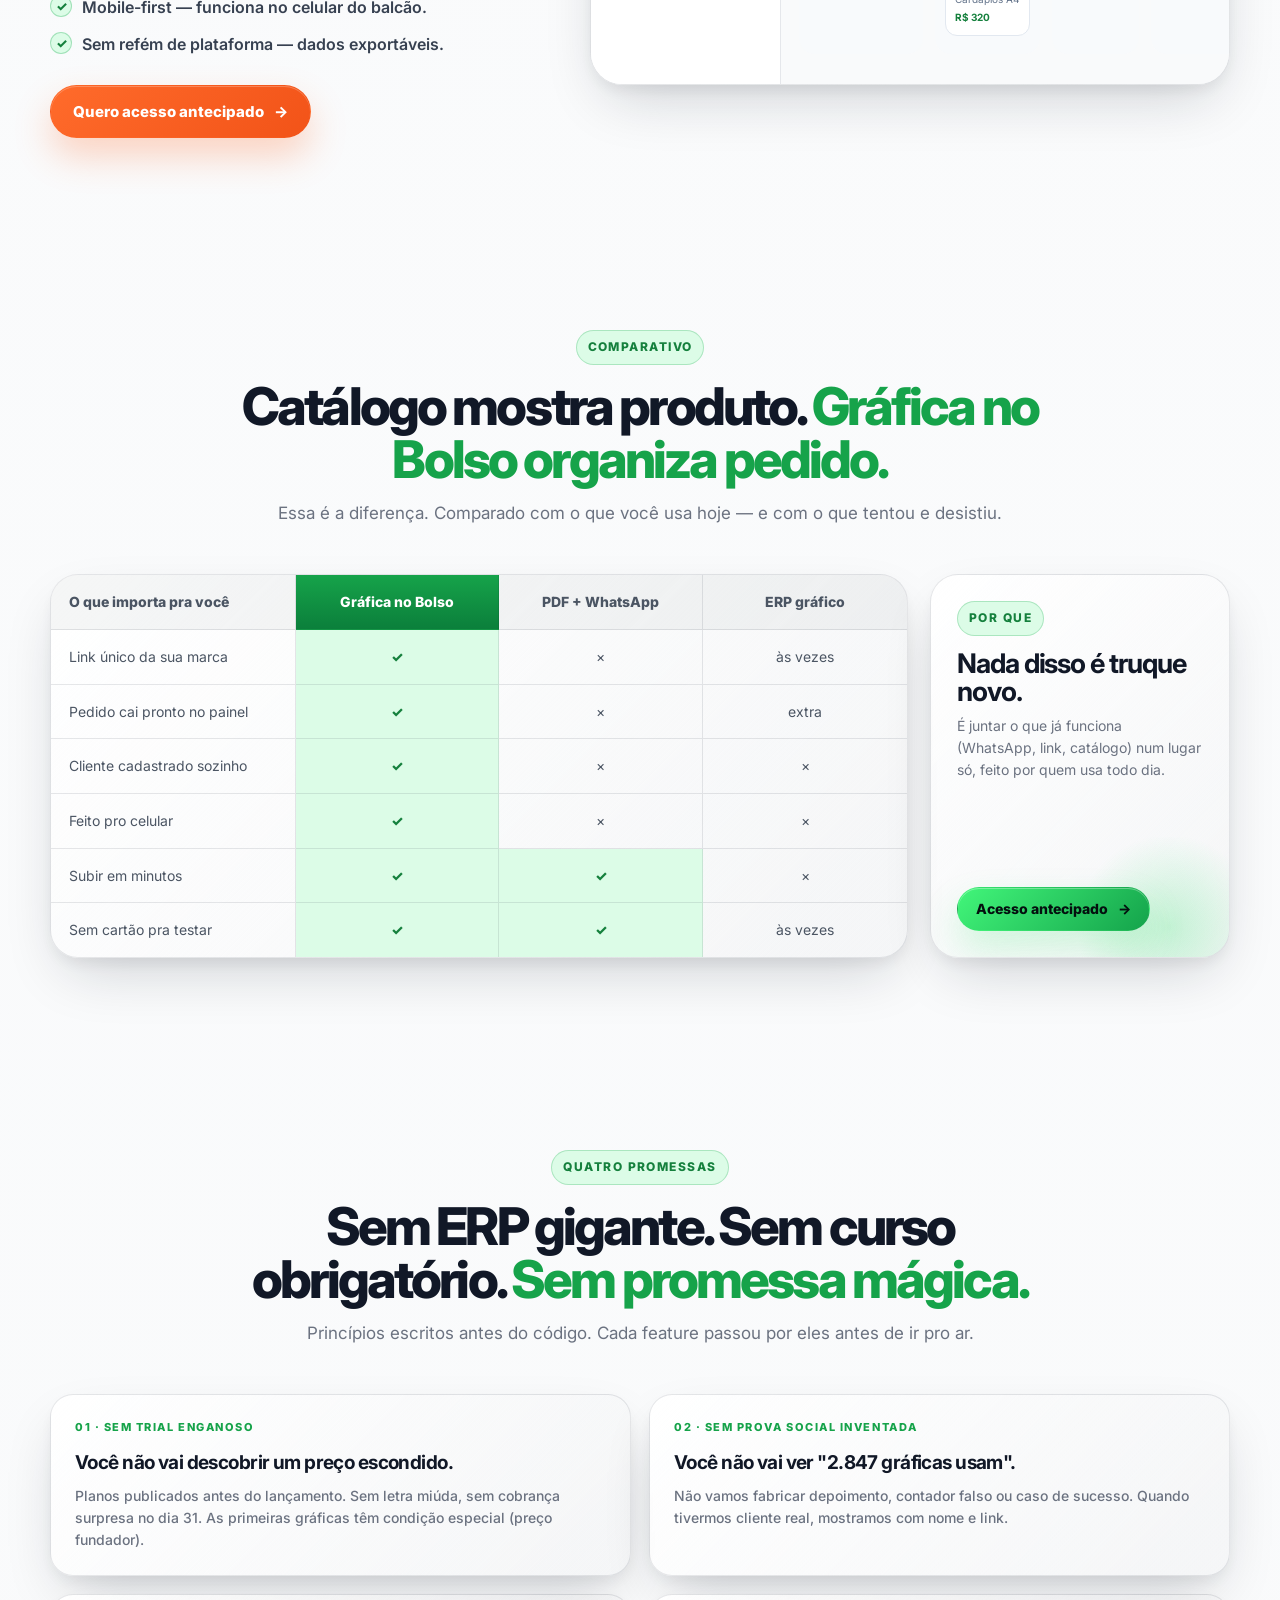
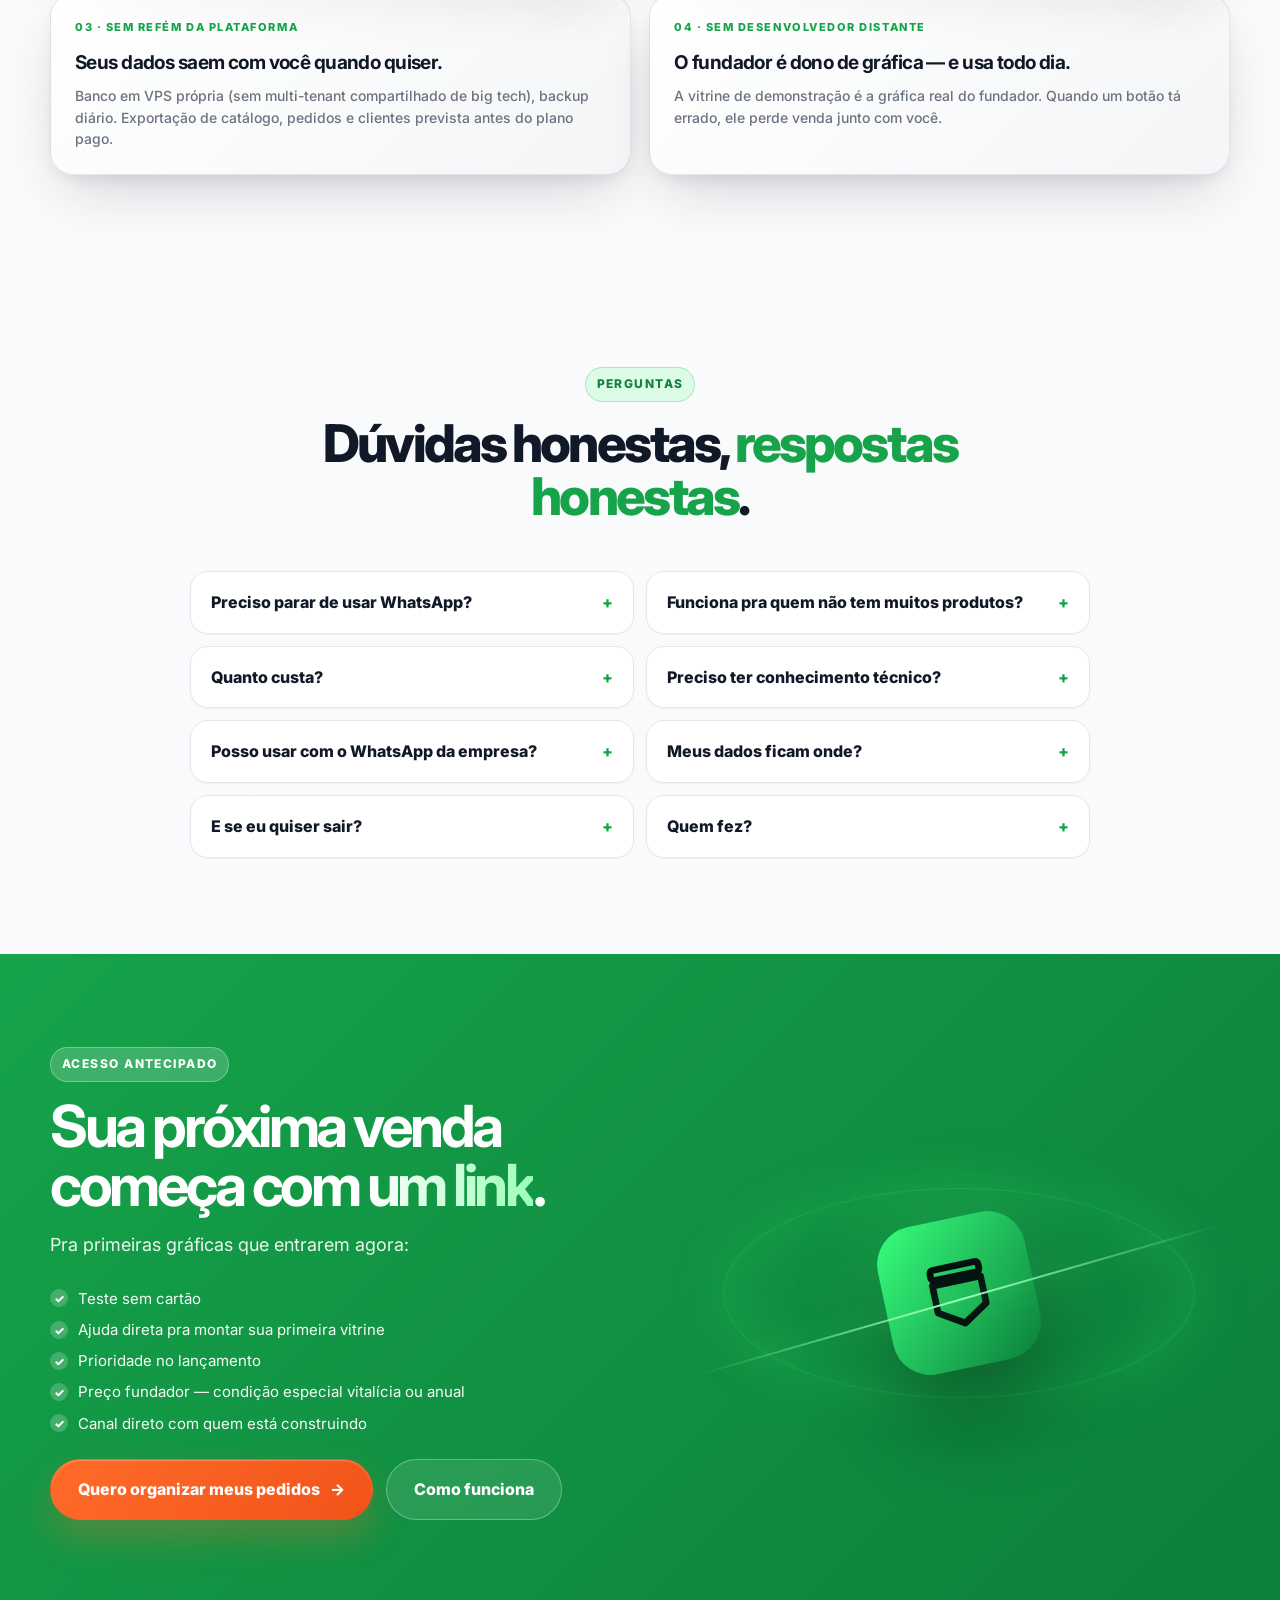
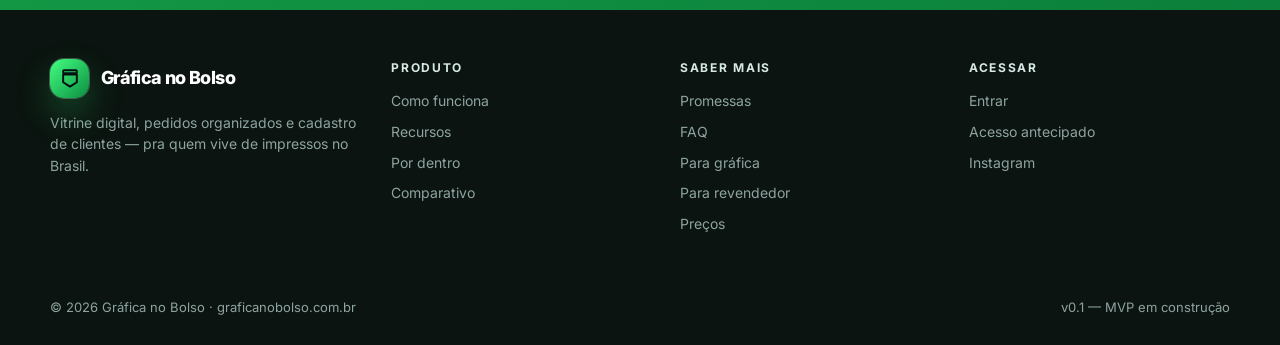
==== commit f121b70b: "fix(LP): comparativo result-card — botão menor pra caber 'Quero organizar meus pedidos' (~30 chars) " ====
--- a/index.html
+++ b/index.html
@@ -15,11 +15,11 @@
   <meta property="og:description" content="Crie uma vitrine no celular, receba pedidos completos e acompanhe cada etapa da produção. Feito para gráficas pequenas." />
   <meta property="og:image" content="https://graficanobolso.com.br/icon.svg" />
   <meta name="twitter:card" content="summary" />
-  <link rel="icon" type="image/svg+xml" href="icon.svg?v=v7-7" />
+  <link rel="icon" type="image/svg+xml" href="icon.svg?v=v7-8" />
   <link rel="preconnect" href="https://fonts.googleapis.com" />
   <link rel="preconnect" href="https://fonts.gstatic.com" crossorigin />
   <link href="https://fonts.googleapis.com/css2?family=Inter:wght@400;500;600;700;800;900&display=swap" rel="stylesheet" />
-  <link rel="stylesheet" href="styles.css?v=v7-7" />
+  <link rel="stylesheet" href="styles.css?v=v7-8" />
 </head>
 <body>
   <div class="noise" aria-hidden="true"></div>
@@ -392,7 +392,7 @@
               <h3>Nada disso é truque novo.</h3>
               <p>É juntar o que já funciona (WhatsApp, link, catálogo) num lugar só, feito por quem usa todo dia.</p>
             </div>
-            <a class="btn btn-md btn-green" href="#cta" style="margin-top:24px">Quero organizar meus pedidos <span class="arrow">→</span></a>
+            <a class="btn btn-sm btn-green" href="#cta" style="margin-top:24px;align-self:flex-start">Acesso antecipado <span class="arrow">→</span></a>
           </div>
         </div>
       </div>
@@ -541,6 +541,6 @@
     </span>
   </a>
 
-  <script src="script.js?v=v7-7" defer></script>
+  <script src="script.js?v=v7-8" defer></script>
 </body>
 </html>
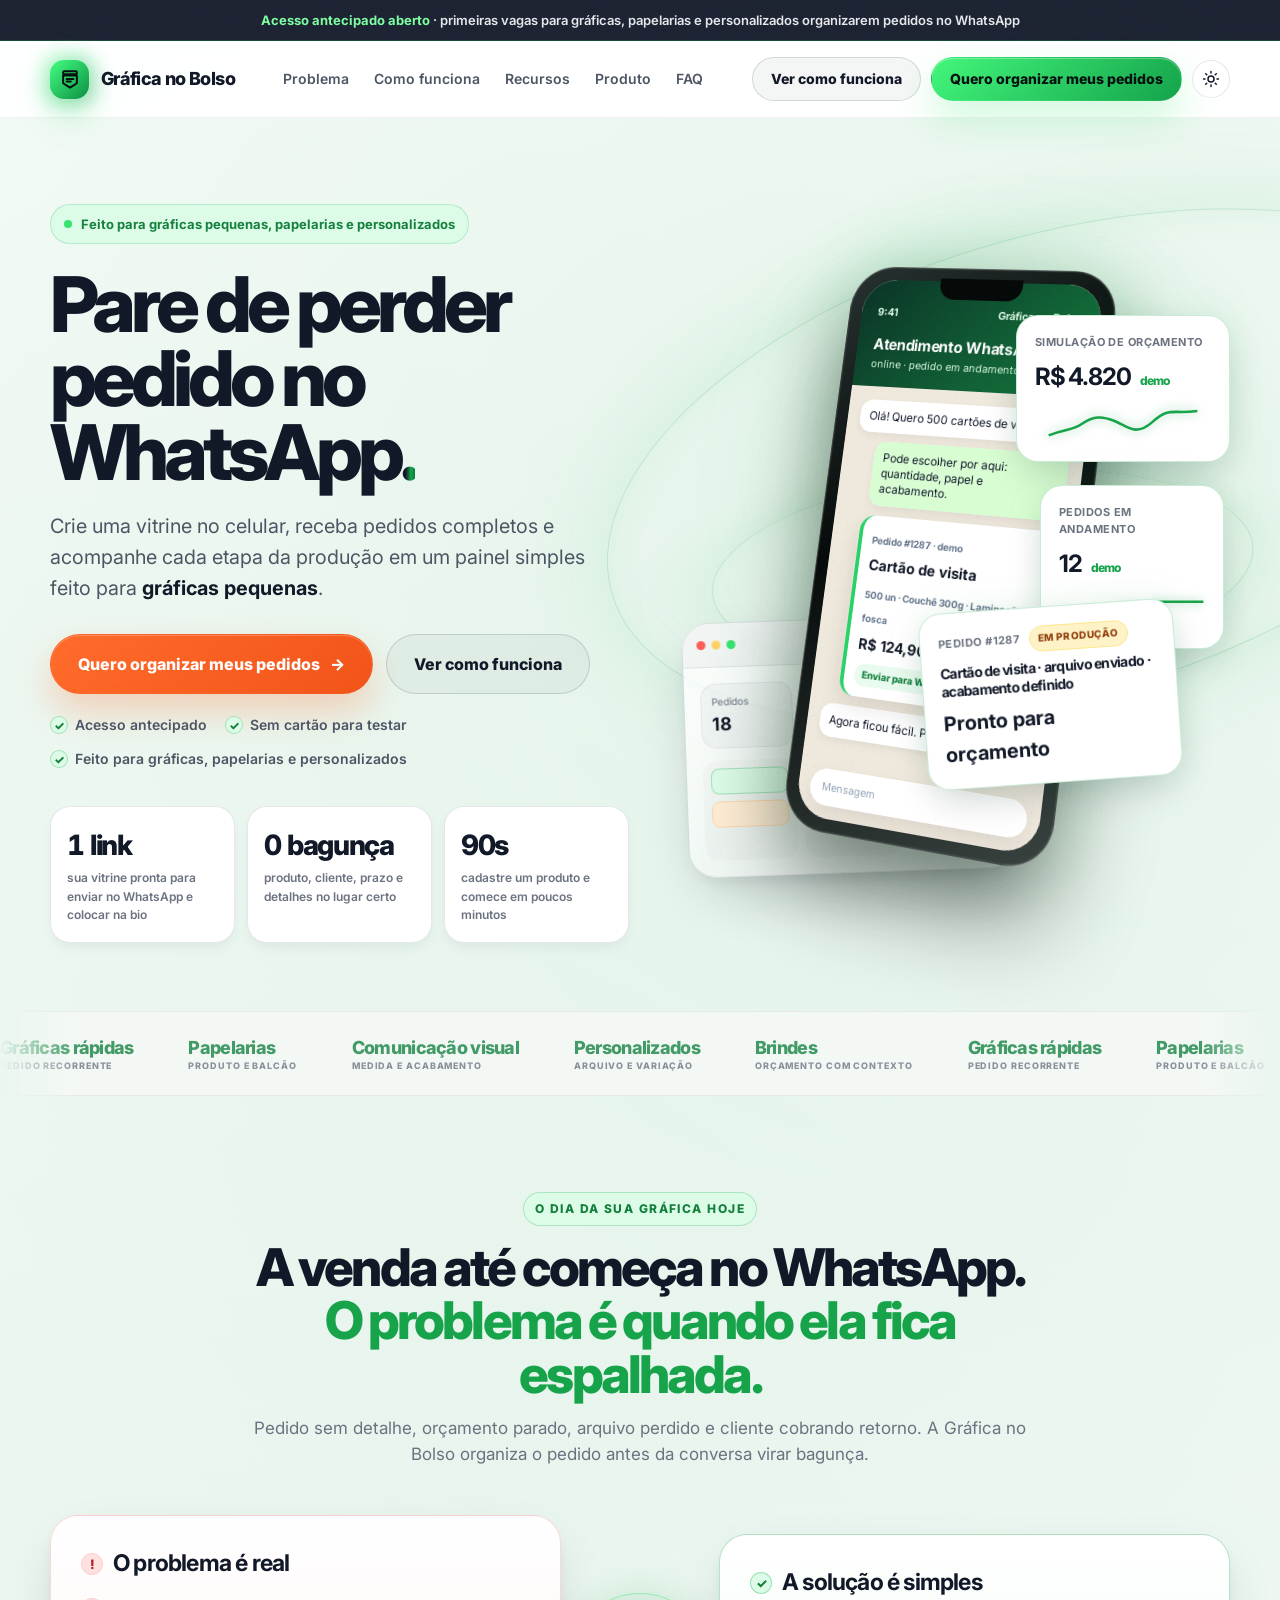
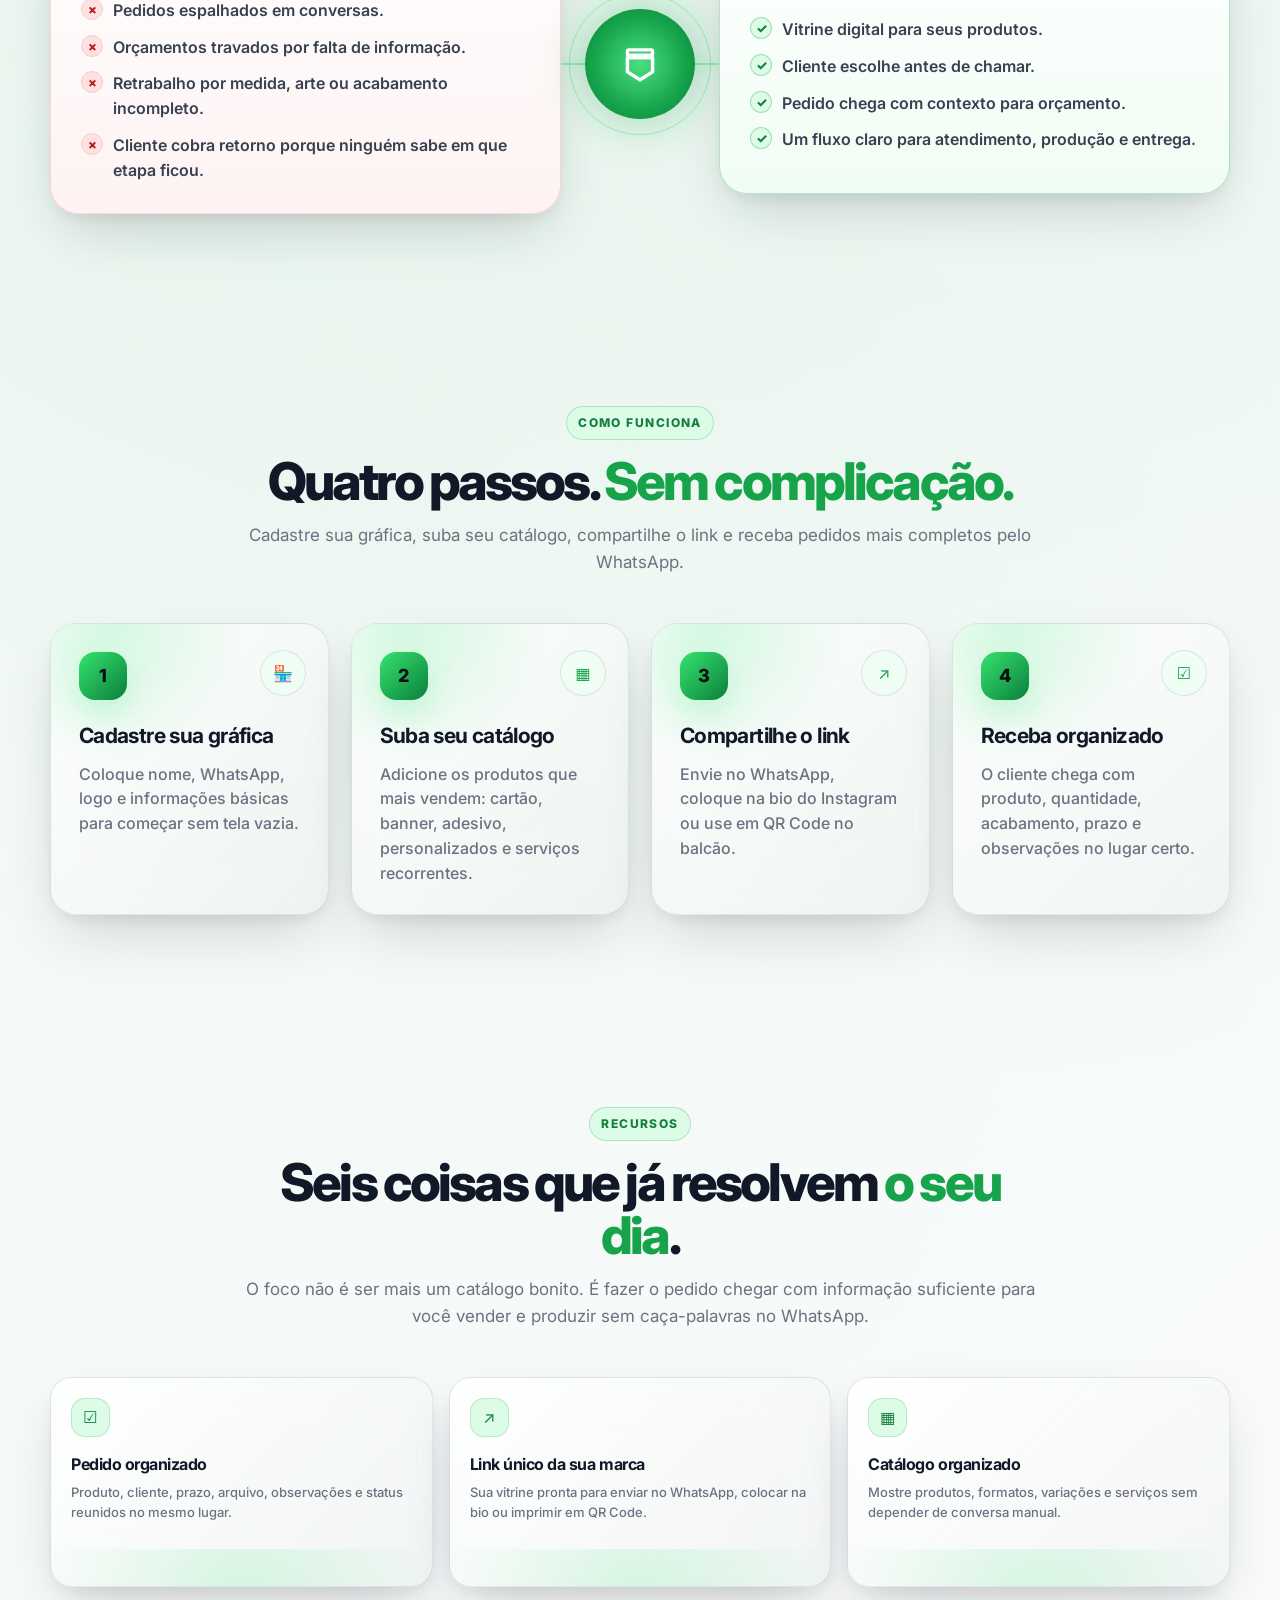
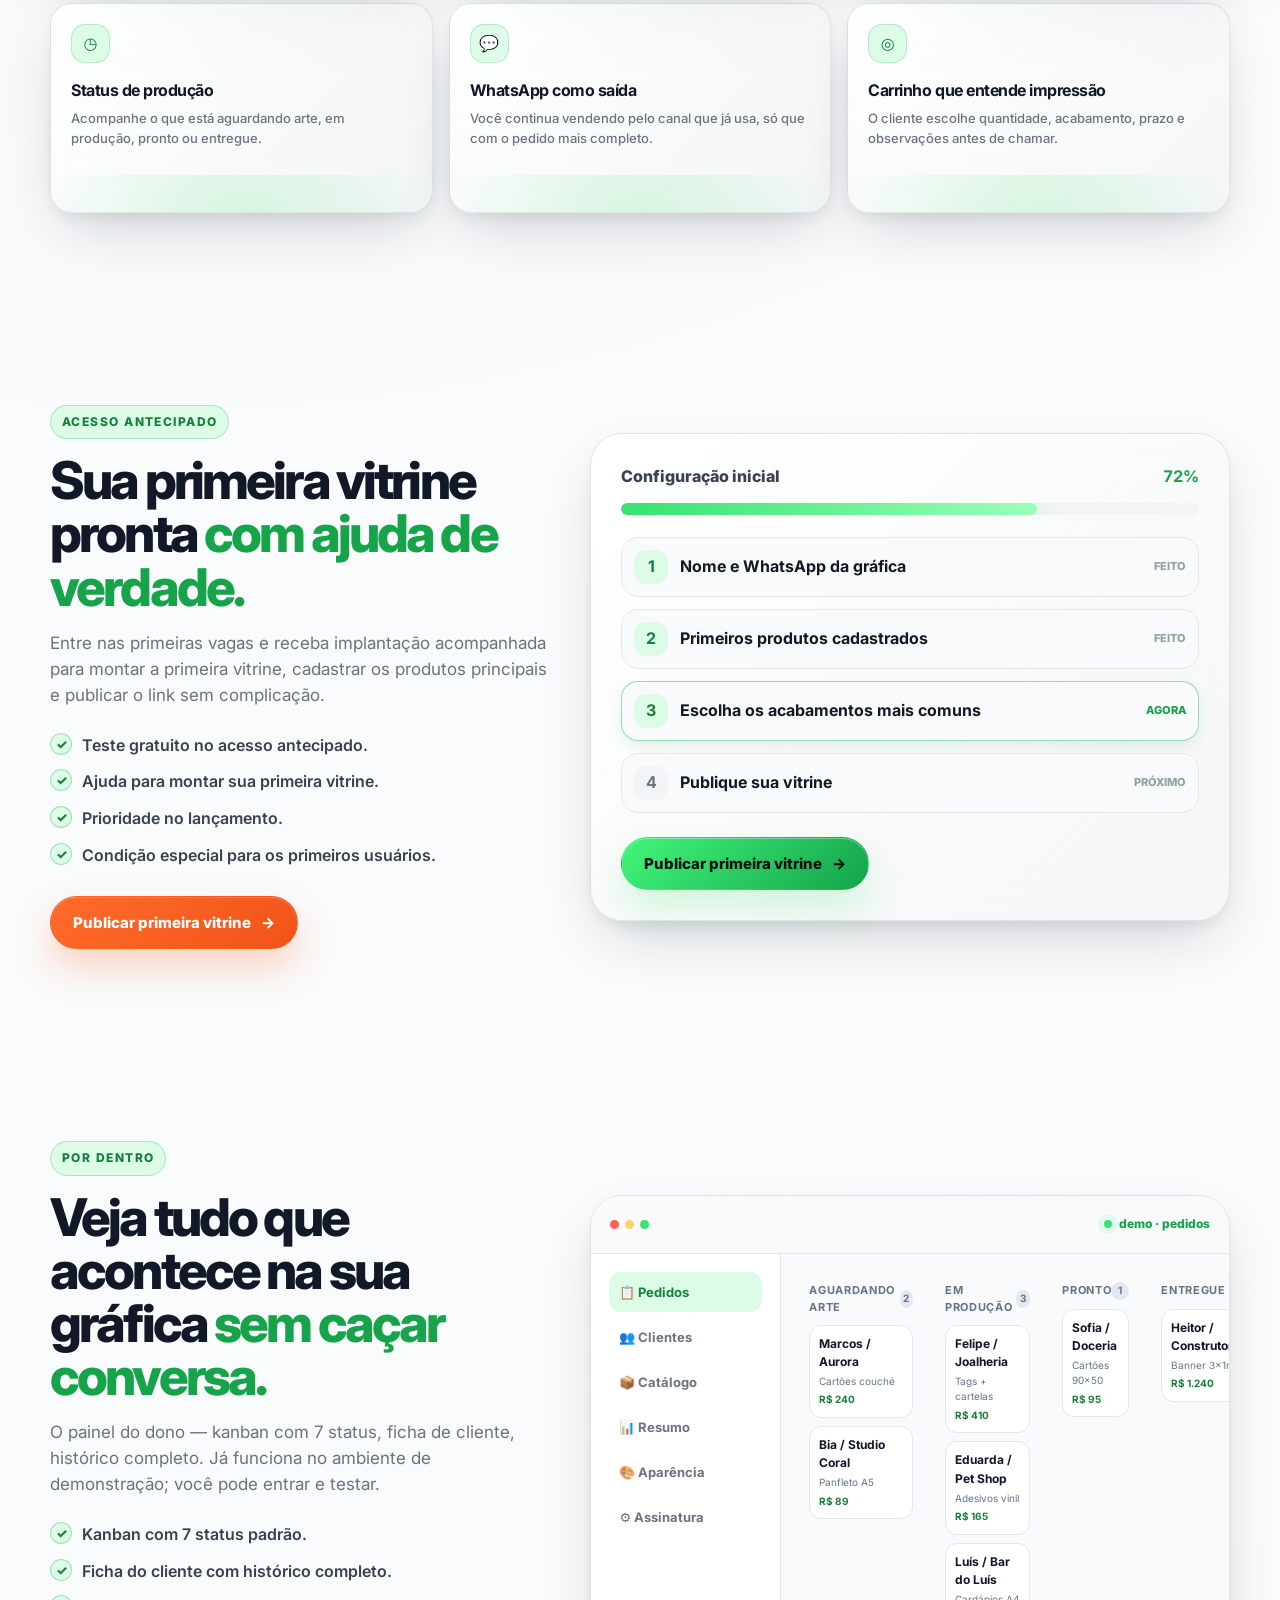
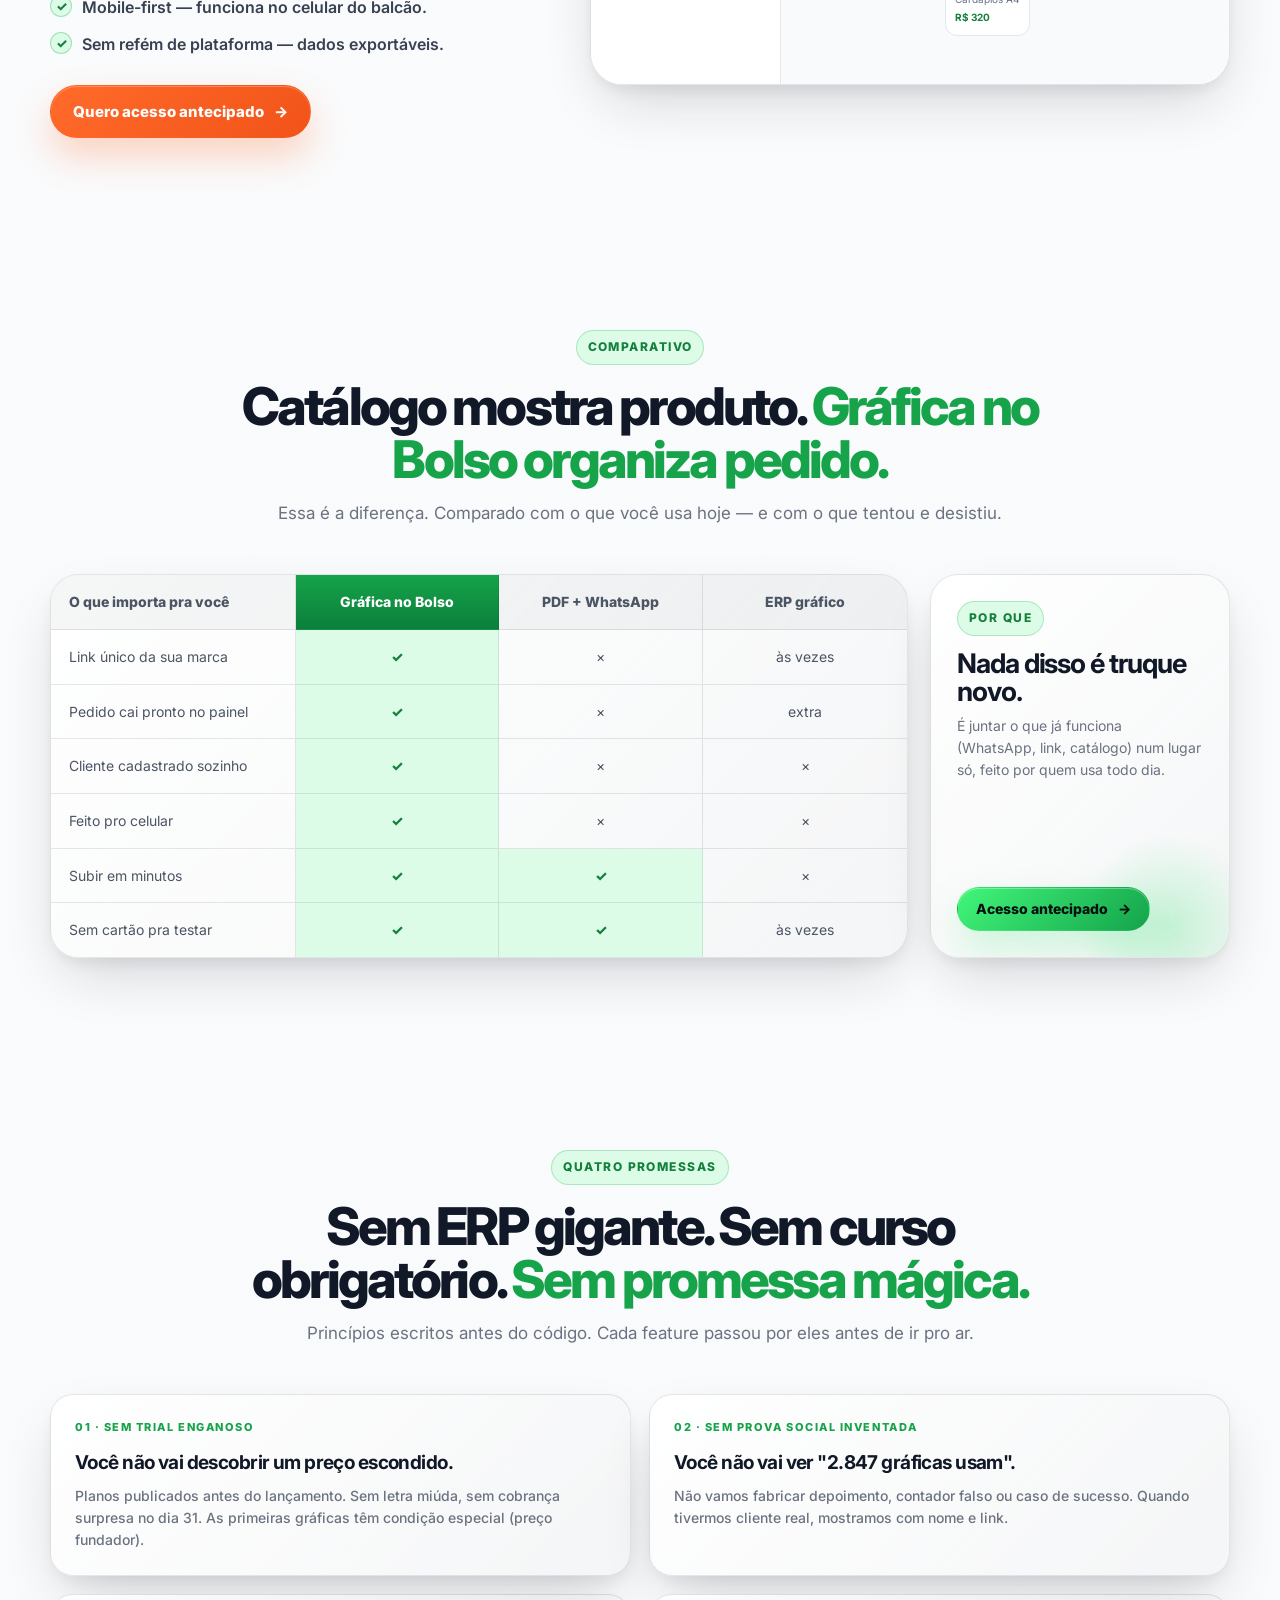
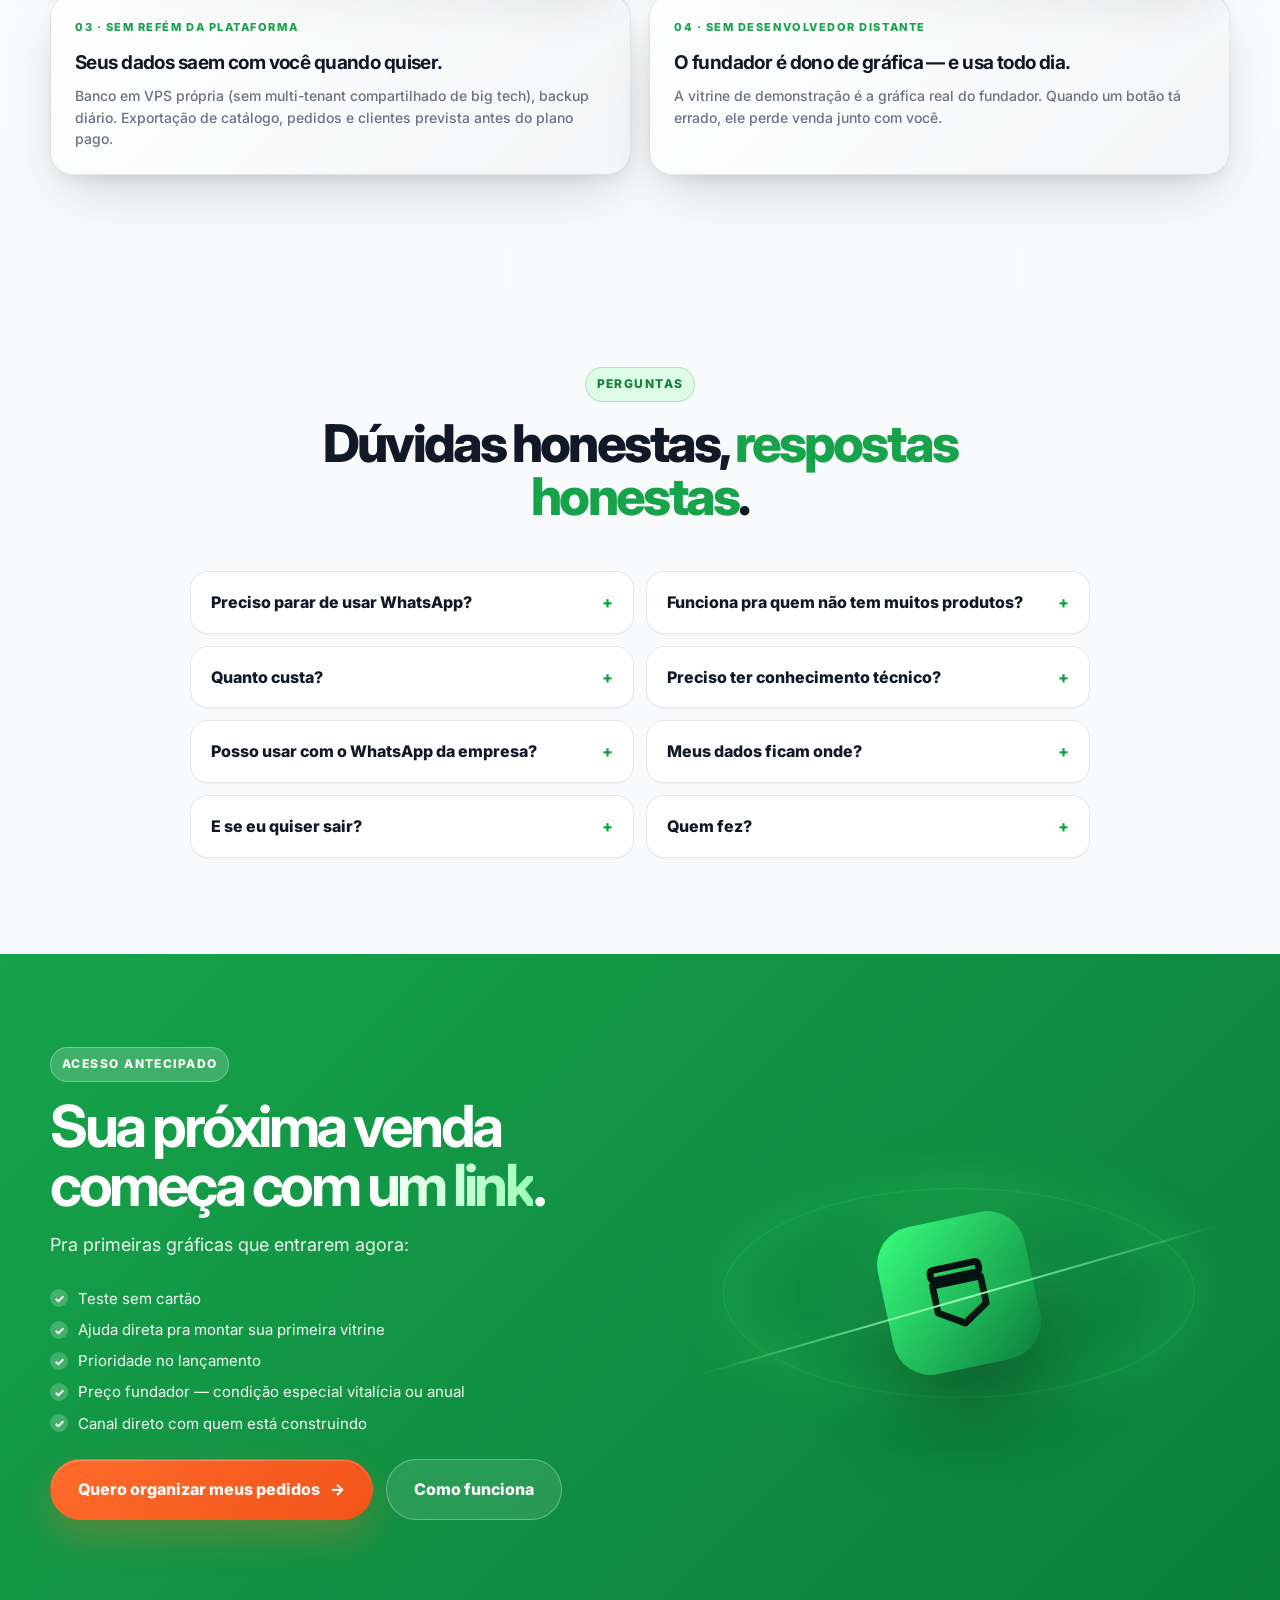
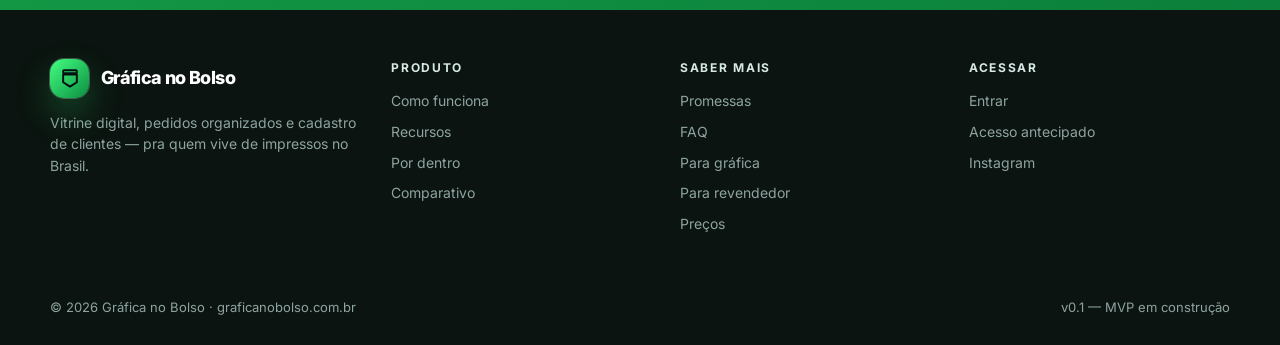
==== commit 223e1fc7: "perf+seo+a11y: otimização da LP Performance (gzip já está on no CF/nginx — verificado): - font-displ" ====
--- a/index.html
+++ b/index.html
@@ -15,13 +15,55 @@
   <meta property="og:description" content="Crie uma vitrine no celular, receba pedidos completos e acompanhe cada etapa da produção. Feito para gráficas pequenas." />
   <meta property="og:image" content="https://graficanobolso.com.br/icon.svg" />
   <meta name="twitter:card" content="summary" />
-  <link rel="icon" type="image/svg+xml" href="icon.svg?v=v7-8" />
+  <meta name="twitter:title" content="Gráfica no Bolso — pare de perder pedido no WhatsApp" />
+  <meta name="twitter:description" content="Vitrine no celular, pedidos completos, painel simples — para gráficas pequenas." />
+  <link rel="canonical" href="https://graficanobolso.com.br/" />
+  <link rel="icon" type="image/svg+xml" href="icon.svg?v=v7-9" />
   <link rel="preconnect" href="https://fonts.googleapis.com" />
   <link rel="preconnect" href="https://fonts.gstatic.com" crossorigin />
+  <link rel="preload" as="style" href="styles.css?v=v7-9" />
   <link href="https://fonts.googleapis.com/css2?family=Inter:wght@400;500;600;700;800;900&display=swap" rel="stylesheet" />
-  <link rel="stylesheet" href="styles.css?v=v7-8" />
+  <link rel="stylesheet" href="styles.css?v=v7-9" />
+  <script type="application/ld+json">
+  {
+    "@context": "https://schema.org",
+    "@graph": [
+      {
+        "@type": "Organization",
+        "@id": "https://graficanobolso.com.br/#org",
+        "name": "Gráfica no Bolso",
+        "url": "https://graficanobolso.com.br/",
+        "logo": "https://graficanobolso.com.br/icon.svg",
+        "description": "SaaS de vitrine digital e gestão de pedidos para gráficas pequenas, papelarias e personalizados.",
+        "sameAs": ["https://www.instagram.com/graficanobolso/"]
+      },
+      {
+        "@type": "WebSite",
+        "@id": "https://graficanobolso.com.br/#site",
+        "url": "https://graficanobolso.com.br/",
+        "name": "Gráfica no Bolso",
+        "inLanguage": "pt-BR",
+        "publisher": { "@id": "https://graficanobolso.com.br/#org" }
+      },
+      {
+        "@type": "SoftwareApplication",
+        "name": "Gráfica no Bolso",
+        "applicationCategory": "BusinessApplication",
+        "operatingSystem": "Web",
+        "description": "Vitrine no celular com link único, pedidos completos e painel simples para gráficas pequenas.",
+        "offers": {
+          "@type": "Offer",
+          "price": "0",
+          "priceCurrency": "BRL",
+          "description": "Acesso antecipado sem cartão."
+        }
+      }
+    ]
+  }
+  </script>
 </head>
 <body>
+  <a class="skip-link" href="#top">Pular para o conteúdo</a>
   <div class="noise" aria-hidden="true"></div>
 
   <div class="topbar">
@@ -541,6 +583,6 @@
     </span>
   </a>
 
-  <script src="script.js?v=v7-8" defer></script>
+  <script src="script.js?v=v7-9" defer></script>
 </body>
 </html>
--- a/styles.css
+++ b/styles.css
@@ -103,6 +103,35 @@
 button,input{font:inherit}
 .container{width:min(1180px,calc(100% - 80px));margin:0 auto}
 
+/* ============================================================
+   Acessibilidade — skip-link + focus-visible global
+   ============================================================ */
+.skip-link{
+  position:absolute;left:-9999px;top:auto;
+  width:1px;height:1px;overflow:hidden;
+  background:var(--green);color:#04100f;
+  padding:12px 18px;border-radius:0 0 12px 12px;
+  font-weight:800;font-size:14px;
+  z-index:9999;
+}
+.skip-link:focus{
+  left:50%;top:0;
+  transform:translateX(-50%);
+  width:auto;height:auto;overflow:visible;
+  outline:3px solid #FFFFFF;
+  box-shadow:0 6px 20px rgba(0,0,0,.30);
+}
+*:focus{outline:none}
+*:focus-visible{
+  outline:2px solid var(--green);
+  outline-offset:3px;
+  border-radius:6px;
+}
+.btn:focus-visible,.theme-toggle:focus-visible,.nav-toggle:focus-visible{
+  outline:2px solid var(--green);
+  outline-offset:3px;
+}
+
 /* Scrollbar verde personalizada */
 *::-webkit-scrollbar{width:10px;height:10px}
 *::-webkit-scrollbar-track{background:transparent}
--- a/styles.css
+++ b/styles.css
@@ -103,6 +103,35 @@
 button,input{font:inherit}
 .container{width:min(1180px,calc(100% - 80px));margin:0 auto}
 
+/* ============================================================
+   Acessibilidade — skip-link + focus-visible global
+   ============================================================ */
+.skip-link{
+  position:absolute;left:-9999px;top:auto;
+  width:1px;height:1px;overflow:hidden;
+  background:var(--green);color:#04100f;
+  padding:12px 18px;border-radius:0 0 12px 12px;
+  font-weight:800;font-size:14px;
+  z-index:9999;
+}
+.skip-link:focus{
+  left:50%;top:0;
+  transform:translateX(-50%);
+  width:auto;height:auto;overflow:visible;
+  outline:3px solid #FFFFFF;
+  box-shadow:0 6px 20px rgba(0,0,0,.30);
+}
+*:focus{outline:none}
+*:focus-visible{
+  outline:2px solid var(--green);
+  outline-offset:3px;
+  border-radius:6px;
+}
+.btn:focus-visible,.theme-toggle:focus-visible,.nav-toggle:focus-visible{
+  outline:2px solid var(--green);
+  outline-offset:3px;
+}
+
 /* Scrollbar verde personalizada */
 *::-webkit-scrollbar{width:10px;height:10px}
 *::-webkit-scrollbar-track{background:transparent}
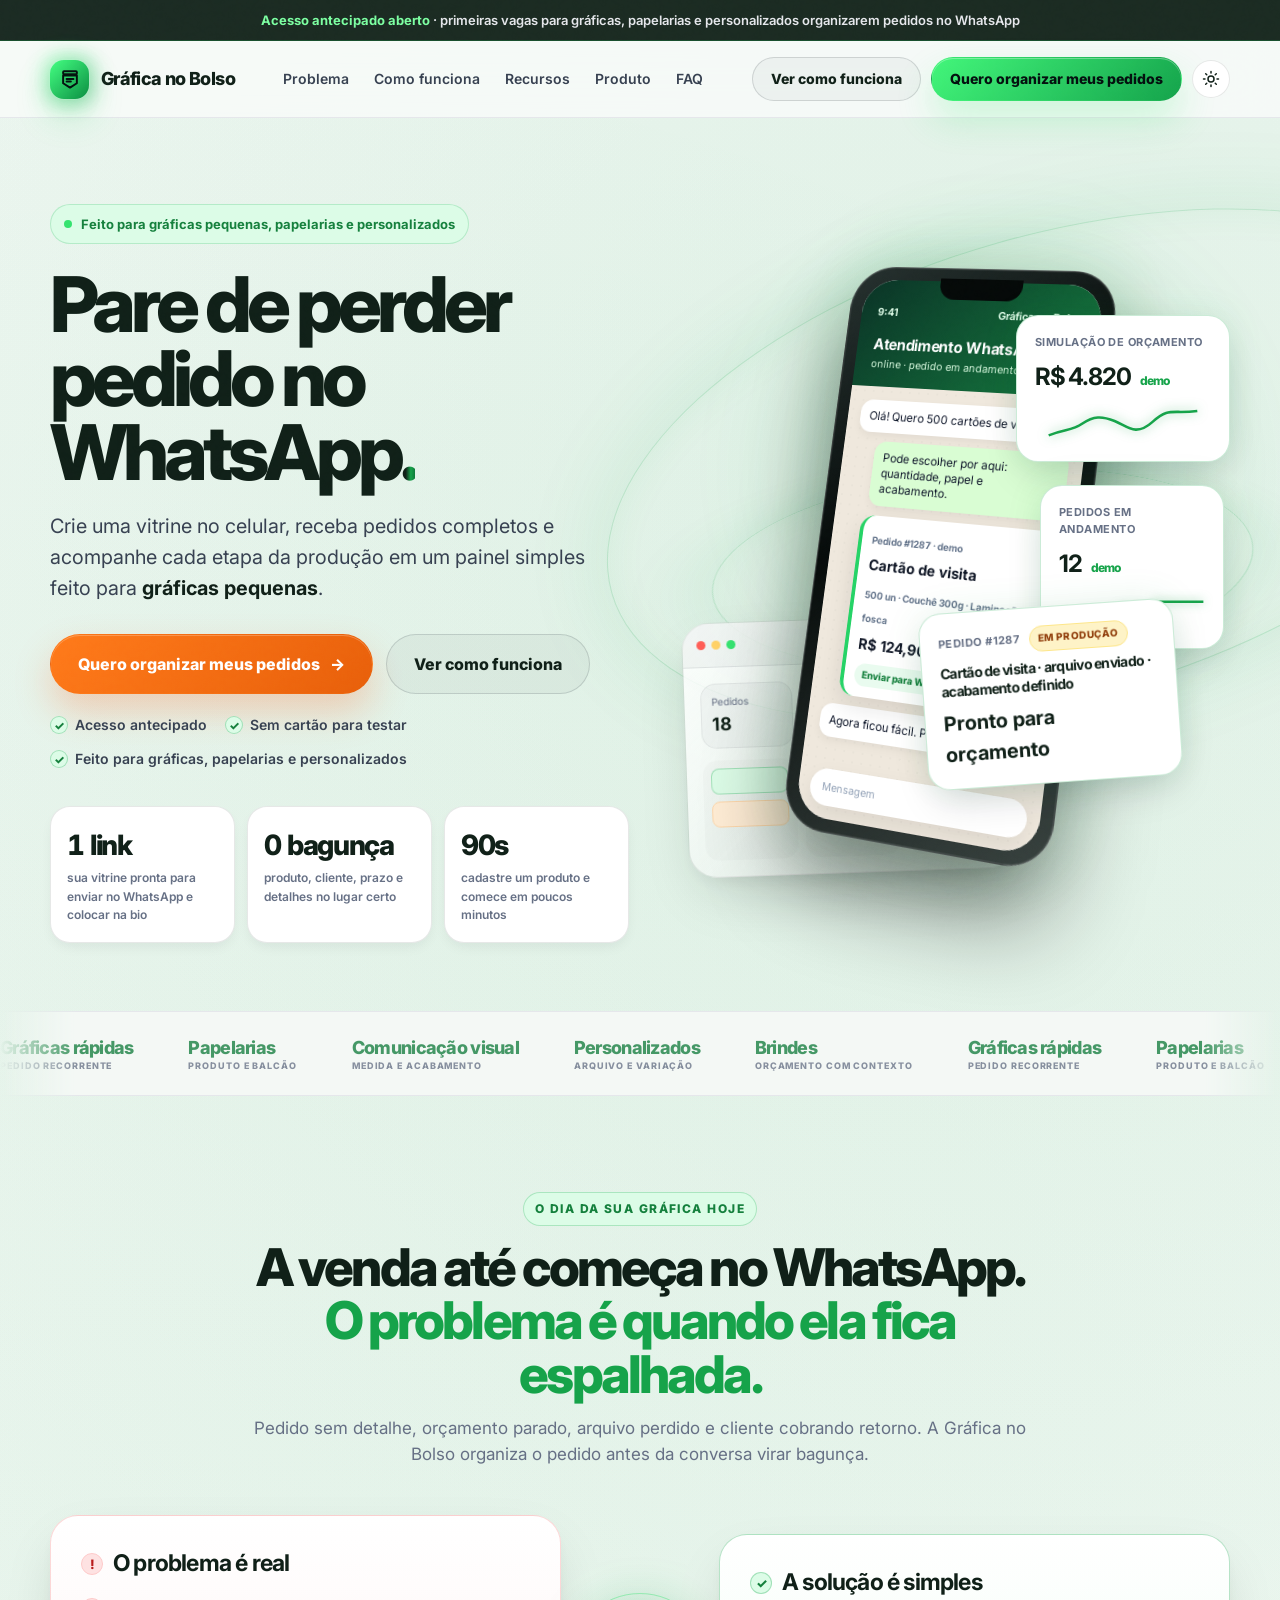
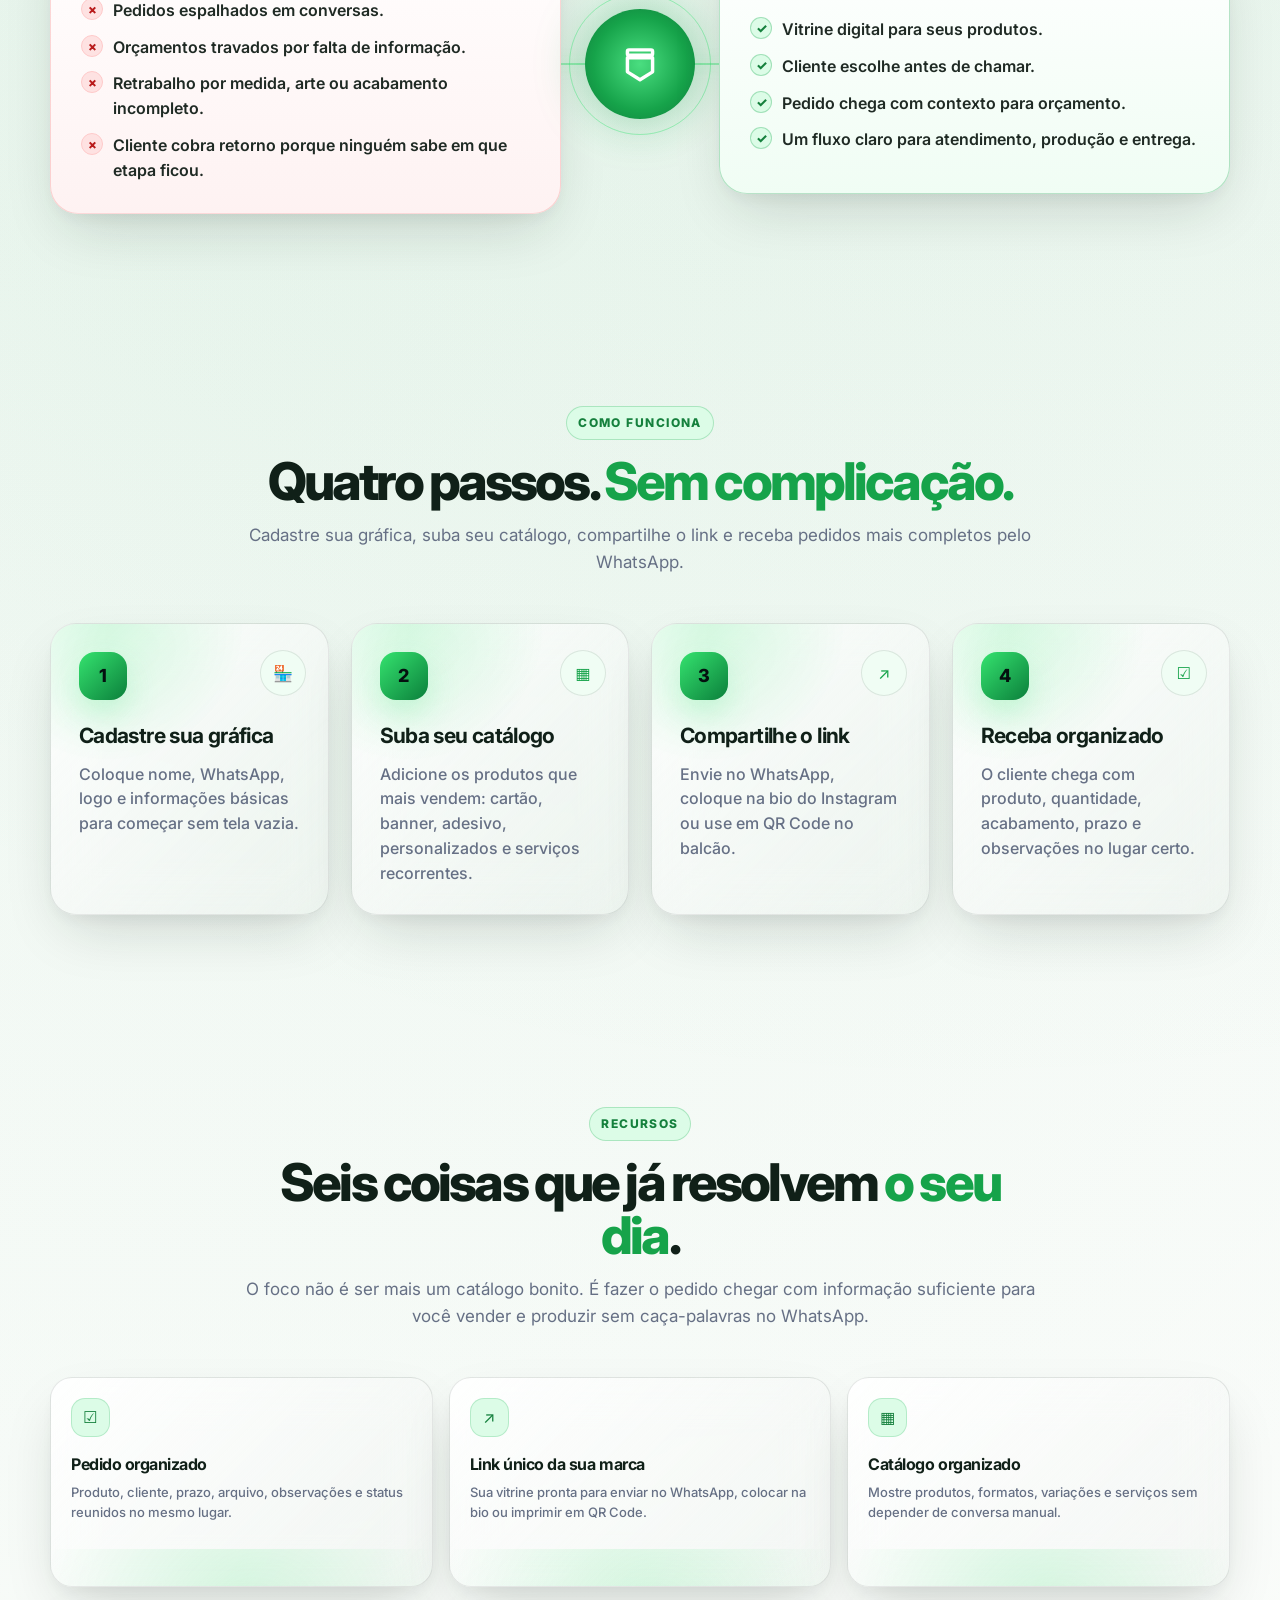
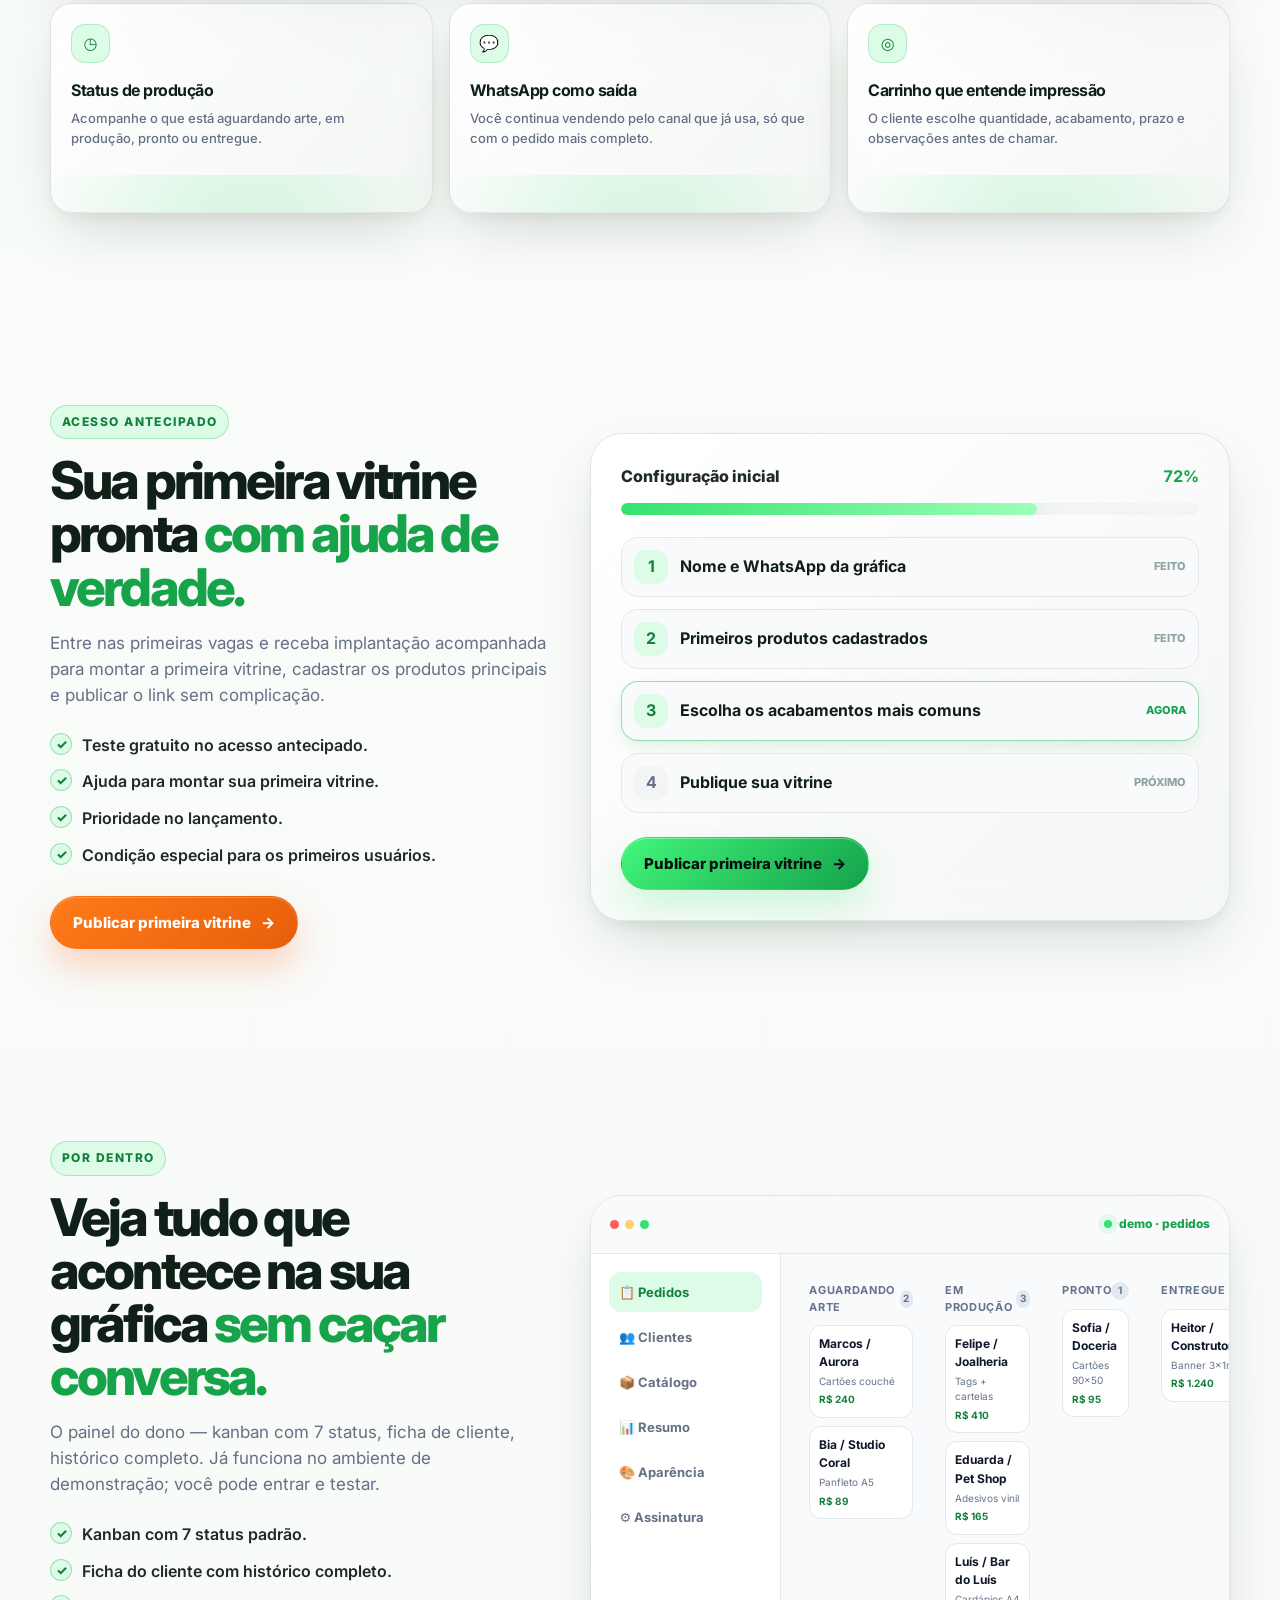
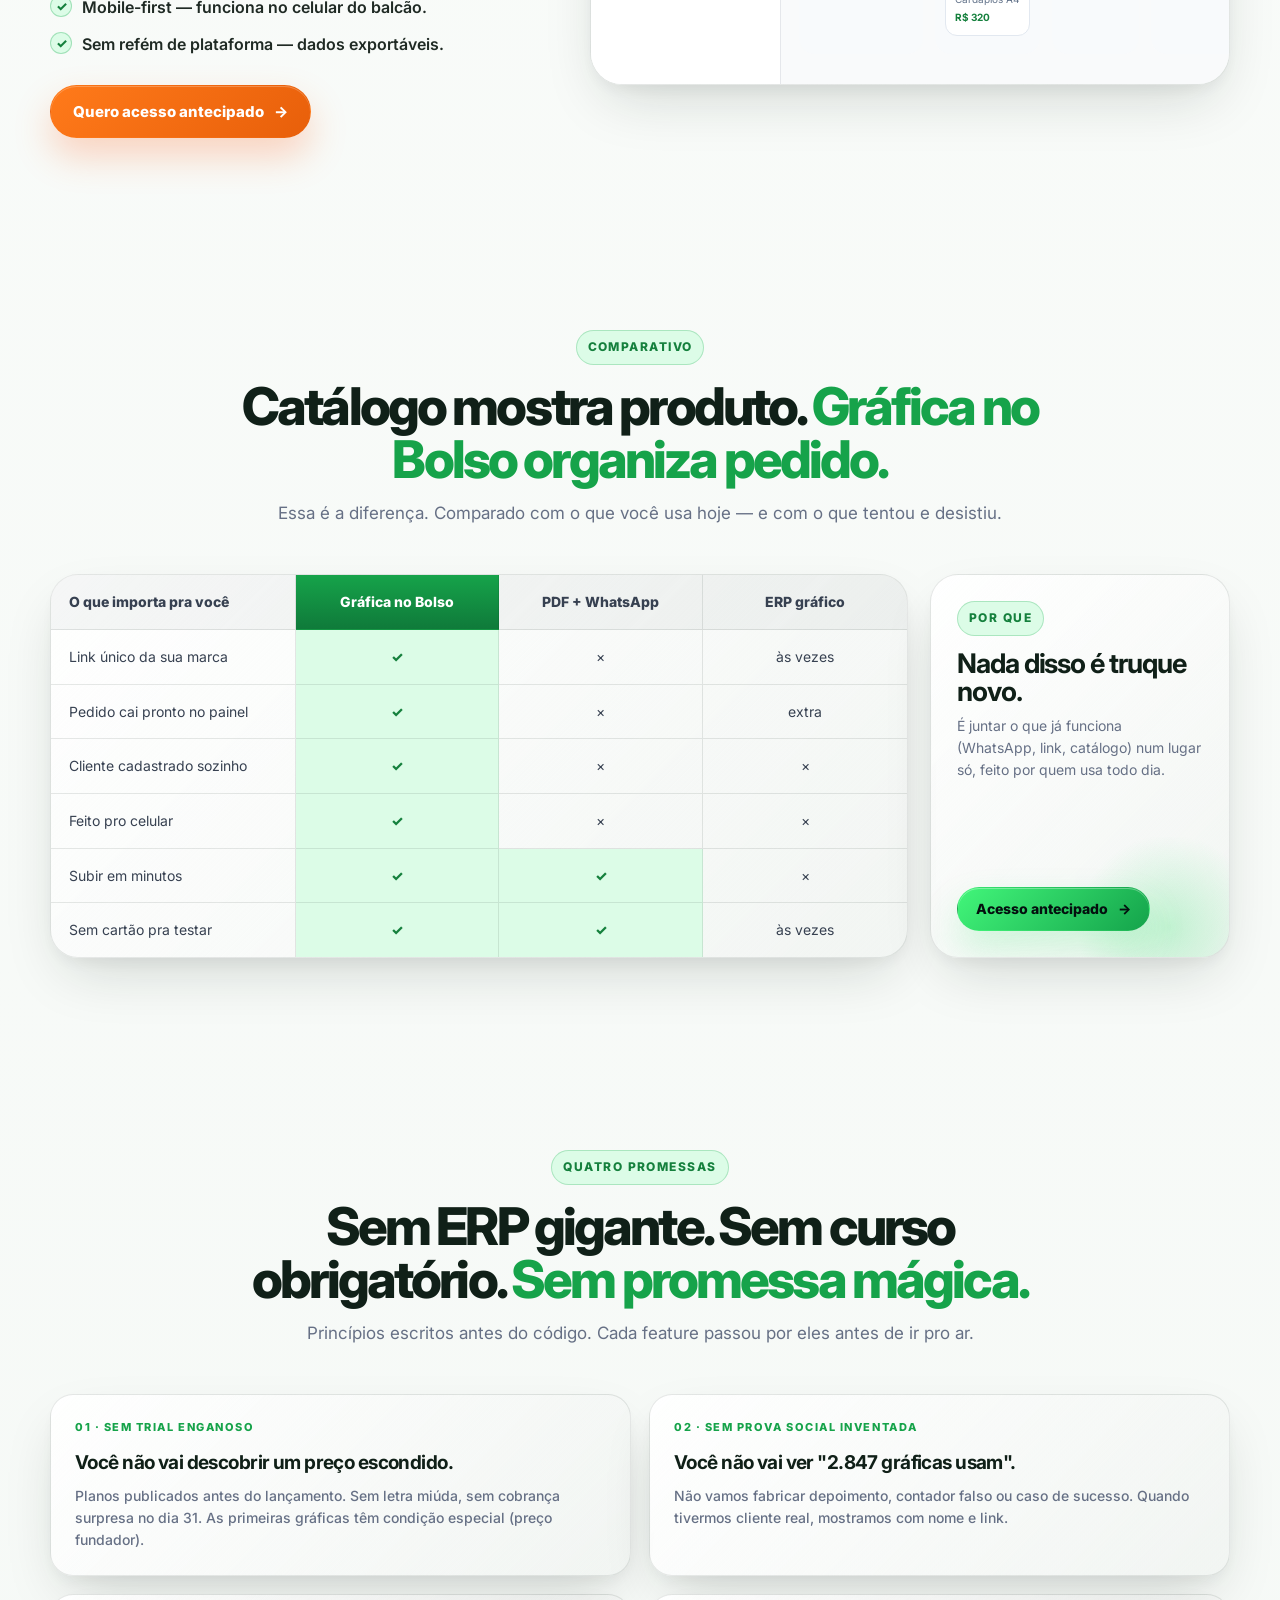
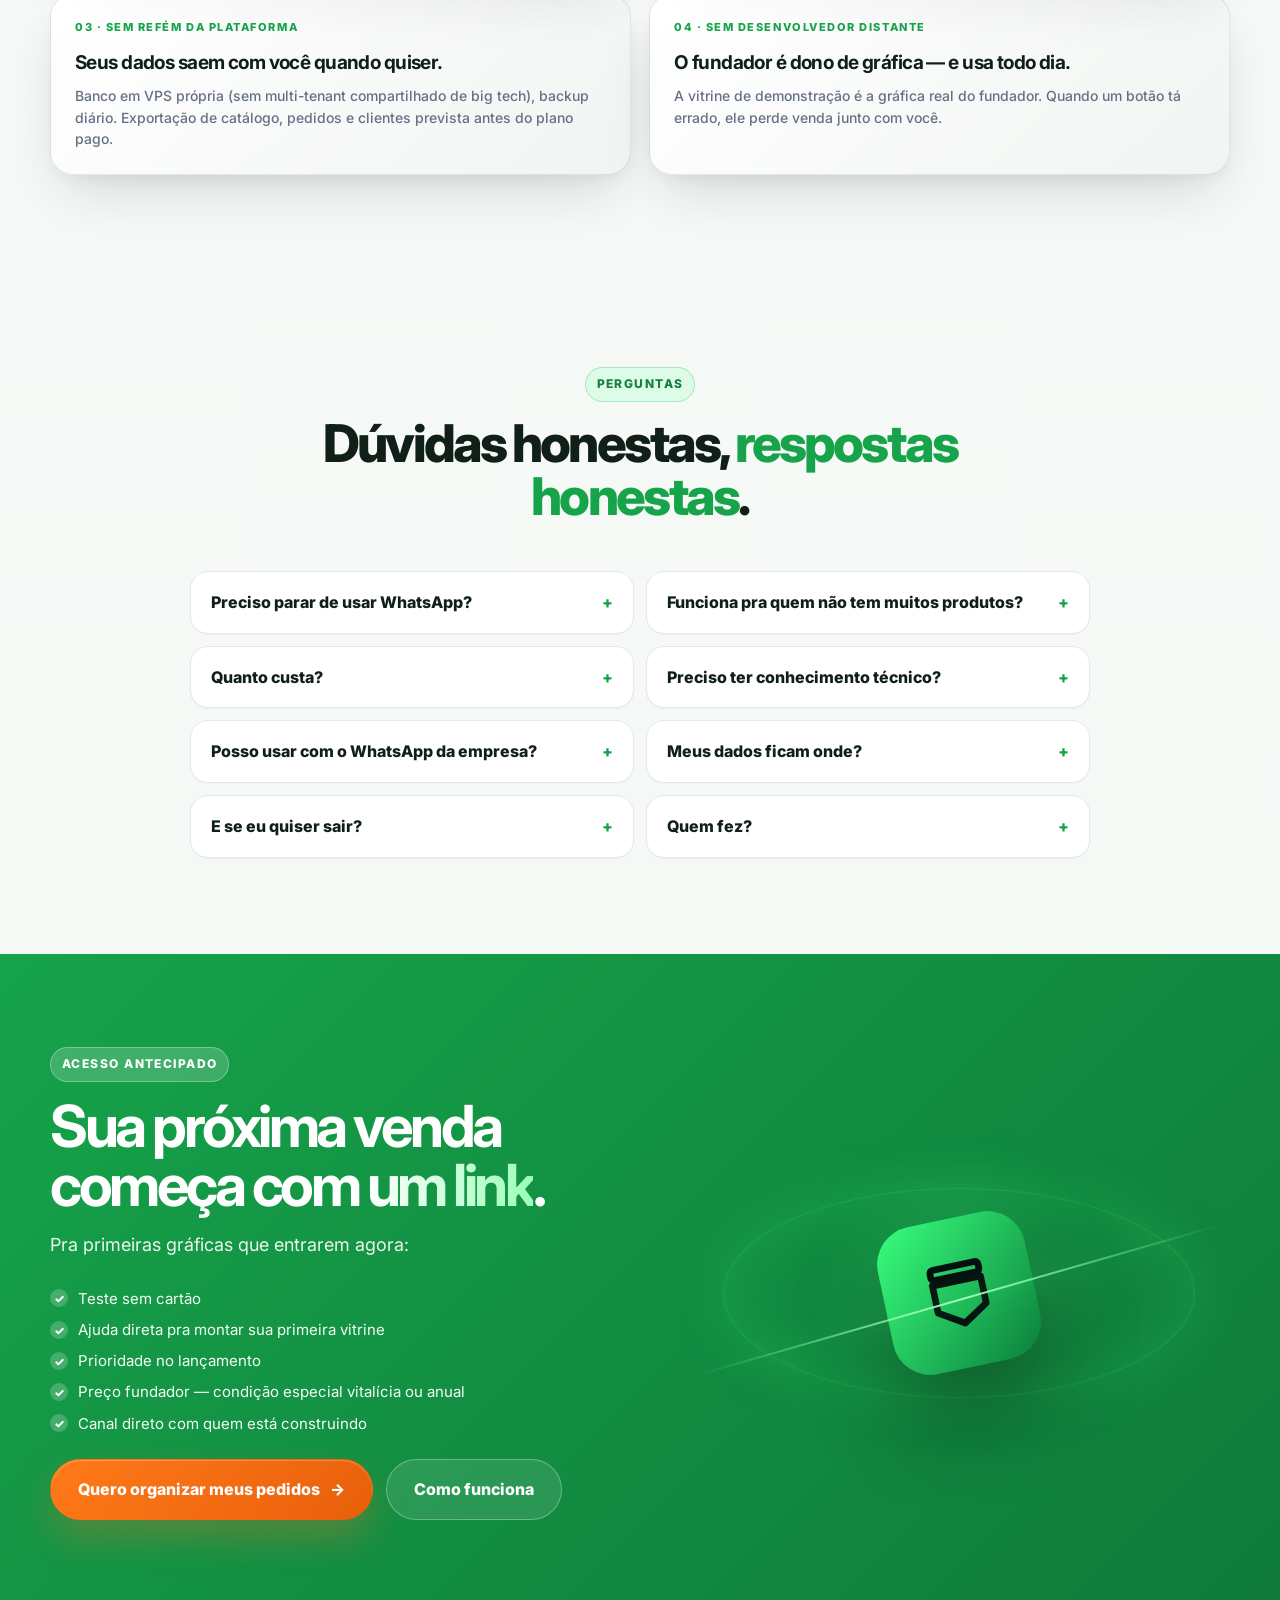
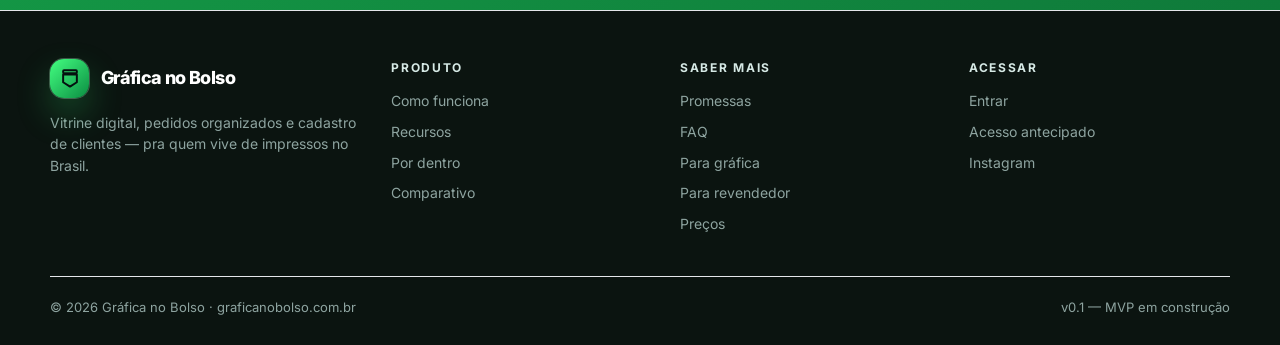
==== commit 6e9d249b: "feat(LP): refina paleta light pra 'Modo Papel' + renomeia toggle Estratégia do fundador: LP fica dar" ====
--- a/index.html
+++ b/index.html
@@ -18,12 +18,12 @@
   <meta name="twitter:title" content="Gráfica no Bolso — pare de perder pedido no WhatsApp" />
   <meta name="twitter:description" content="Vitrine no celular, pedidos completos, painel simples — para gráficas pequenas." />
   <link rel="canonical" href="https://graficanobolso.com.br/" />
-  <link rel="icon" type="image/svg+xml" href="icon.svg?v=v7-9" />
+  <link rel="icon" type="image/svg+xml" href="icon.svg?v=v7-10" />
   <link rel="preconnect" href="https://fonts.googleapis.com" />
   <link rel="preconnect" href="https://fonts.gstatic.com" crossorigin />
-  <link rel="preload" as="style" href="styles.css?v=v7-9" />
+  <link rel="preload" as="style" href="styles.css?v=v7-10" />
   <link href="https://fonts.googleapis.com/css2?family=Inter:wght@400;500;600;700;800;900&display=swap" rel="stylesheet" />
-  <link rel="stylesheet" href="styles.css?v=v7-9" />
+  <link rel="stylesheet" href="styles.css?v=v7-10" />
   <script type="application/ld+json">
   {
     "@context": "https://schema.org",
@@ -92,7 +92,7 @@
       <div class="nav-actions">
         <a class="btn btn-sm btn-ghost" href="#funciona">Ver como funciona</a>
         <a class="btn btn-sm btn-green" href="#cta">Quero organizar meus pedidos</a>
-        <button class="theme-toggle" id="themeToggle" aria-label="Alternar tema claro/escuro" type="button">
+        <button class="theme-toggle" id="themeToggle" aria-label="Alternar Modo Papel / Modo Noite" title="Modo Papel / Modo Noite" type="button">
           <svg class="moon" viewBox="0 0 24 24" fill="none" stroke="currentColor" stroke-width="2" stroke-linecap="round" stroke-linejoin="round" aria-hidden="true">
             <path d="M21 12.79A9 9 0 1 1 11.21 3 7 7 0 0 0 21 12.79z"/>
           </svg>
@@ -583,6 +583,6 @@
     </span>
   </a>
 
-  <script src="script.js?v=v7-9" defer></script>
+  <script src="script.js?v=v7-10" defer></script>
 </body>
 </html>
--- a/styles.css
+++ b/styles.css
@@ -43,36 +43,43 @@
   --body-base-3:#061711;
 }
 
-/* Light theme — overrides via data-theme="light" */
+/* Light theme — "Modo Papel" via data-theme="light"
+   Paleta inspirada em papel digital (off-white) pra combinar
+   com identidade de gráfica. NÃO branco puro (cansa o olho). */
 [data-theme="light"]{
-  --bg:#FFFFFF;
-  --bg2:#F9FAFB;
-  --ink:#111827;
-  --muted:#6B7280;
-  --muted2:#9CA3AF;
-  --line:rgba(17,24,39,.10);
-  --line-soft:rgba(17,24,39,.06);
+  --bg:#F7FAF8;
+  --bg2:#FFFFFF;
+  --ink:#102018;
+  --muted:#667085;
+  --muted2:#94A3B8;
+  --line:rgba(16,32,24,.10);
+  --line-soft:#E5E7EB;
   --line-green:rgba(22,163,74,.30);
-  --glass:rgba(17,24,39,.04);
-  --glass-2:rgba(17,24,39,.02);
+  --glass:rgba(16,32,24,.04);
+  --glass-2:rgba(16,32,24,.02);
   --glass-strong:rgba(255,255,255,.92);
   --surface-1:#FFFFFF;
-  --surface-2:#F9FAFB;
-  --shadow:0 24px 60px -16px rgba(17,24,39,.20),0 8px 18px -4px rgba(17,24,39,.08);
-  --text-soft:#374151;
-  --text-dim:#4B5563;
-  --text-dimmer:#6B7280;
-  --topbar-bg:rgba(17,24,39,.95);
-  --header-bg:rgba(255,255,255,.92);
+  --surface-2:#F7FAF8;
+  --shadow:0 24px 60px -16px rgba(16,32,24,.18),0 8px 18px -4px rgba(16,32,24,.06);
+  --text-soft:#1F2A24;
+  --text-dim:#374151;
+  --text-dimmer:#667085;
+  --topbar-bg:rgba(16,32,24,.95);
+  --header-bg:rgba(247,250,248,.92);
   --footer-bg:#0B1410;
   --aurora-1:rgba(22,163,74,.07);
-  --aurora-2:rgba(255,107,43,.05);
+  --aurora-2:rgba(255,122,26,.05);
   --grid-line:rgba(22,163,74,.04);
   --body-grad-1:rgba(22,163,74,.10);
   --body-grad-2:rgba(22,163,74,.05);
-  --body-base-1:#FFFFFF;
-  --body-base-2:#FAFBFC;
-  --body-base-3:#F9FAFB;
+  --body-base-1:#F7FAF8;
+  --body-base-2:#FAFCFA;
+  --body-base-3:#F4F8F5;
+  /* Cores específicas sugeridas pelo fundador */
+  --green2:#16A34A;
+  --green3:#0F7A3A;
+  --orange:#FF7A1A;
+  --orange2:#E85F0A;
 }
 
 /* ============================================================
--- a/styles.css
+++ b/styles.css
@@ -43,36 +43,43 @@
   --body-base-3:#061711;
 }
 
-/* Light theme — overrides via data-theme="light" */
+/* Light theme — "Modo Papel" via data-theme="light"
+   Paleta inspirada em papel digital (off-white) pra combinar
+   com identidade de gráfica. NÃO branco puro (cansa o olho). */
 [data-theme="light"]{
-  --bg:#FFFFFF;
-  --bg2:#F9FAFB;
-  --ink:#111827;
-  --muted:#6B7280;
-  --muted2:#9CA3AF;
-  --line:rgba(17,24,39,.10);
-  --line-soft:rgba(17,24,39,.06);
+  --bg:#F7FAF8;
+  --bg2:#FFFFFF;
+  --ink:#102018;
+  --muted:#667085;
+  --muted2:#94A3B8;
+  --line:rgba(16,32,24,.10);
+  --line-soft:#E5E7EB;
   --line-green:rgba(22,163,74,.30);
-  --glass:rgba(17,24,39,.04);
-  --glass-2:rgba(17,24,39,.02);
+  --glass:rgba(16,32,24,.04);
+  --glass-2:rgba(16,32,24,.02);
   --glass-strong:rgba(255,255,255,.92);
   --surface-1:#FFFFFF;
-  --surface-2:#F9FAFB;
-  --shadow:0 24px 60px -16px rgba(17,24,39,.20),0 8px 18px -4px rgba(17,24,39,.08);
-  --text-soft:#374151;
-  --text-dim:#4B5563;
-  --text-dimmer:#6B7280;
-  --topbar-bg:rgba(17,24,39,.95);
-  --header-bg:rgba(255,255,255,.92);
+  --surface-2:#F7FAF8;
+  --shadow:0 24px 60px -16px rgba(16,32,24,.18),0 8px 18px -4px rgba(16,32,24,.06);
+  --text-soft:#1F2A24;
+  --text-dim:#374151;
+  --text-dimmer:#667085;
+  --topbar-bg:rgba(16,32,24,.95);
+  --header-bg:rgba(247,250,248,.92);
   --footer-bg:#0B1410;
   --aurora-1:rgba(22,163,74,.07);
-  --aurora-2:rgba(255,107,43,.05);
+  --aurora-2:rgba(255,122,26,.05);
   --grid-line:rgba(22,163,74,.04);
   --body-grad-1:rgba(22,163,74,.10);
   --body-grad-2:rgba(22,163,74,.05);
-  --body-base-1:#FFFFFF;
-  --body-base-2:#FAFBFC;
-  --body-base-3:#F9FAFB;
+  --body-base-1:#F7FAF8;
+  --body-base-2:#FAFCFA;
+  --body-base-3:#F4F8F5;
+  /* Cores específicas sugeridas pelo fundador */
+  --green2:#16A34A;
+  --green3:#0F7A3A;
+  --orange:#FF7A1A;
+  --orange2:#E85F0A;
 }
 
 /* ============================================================
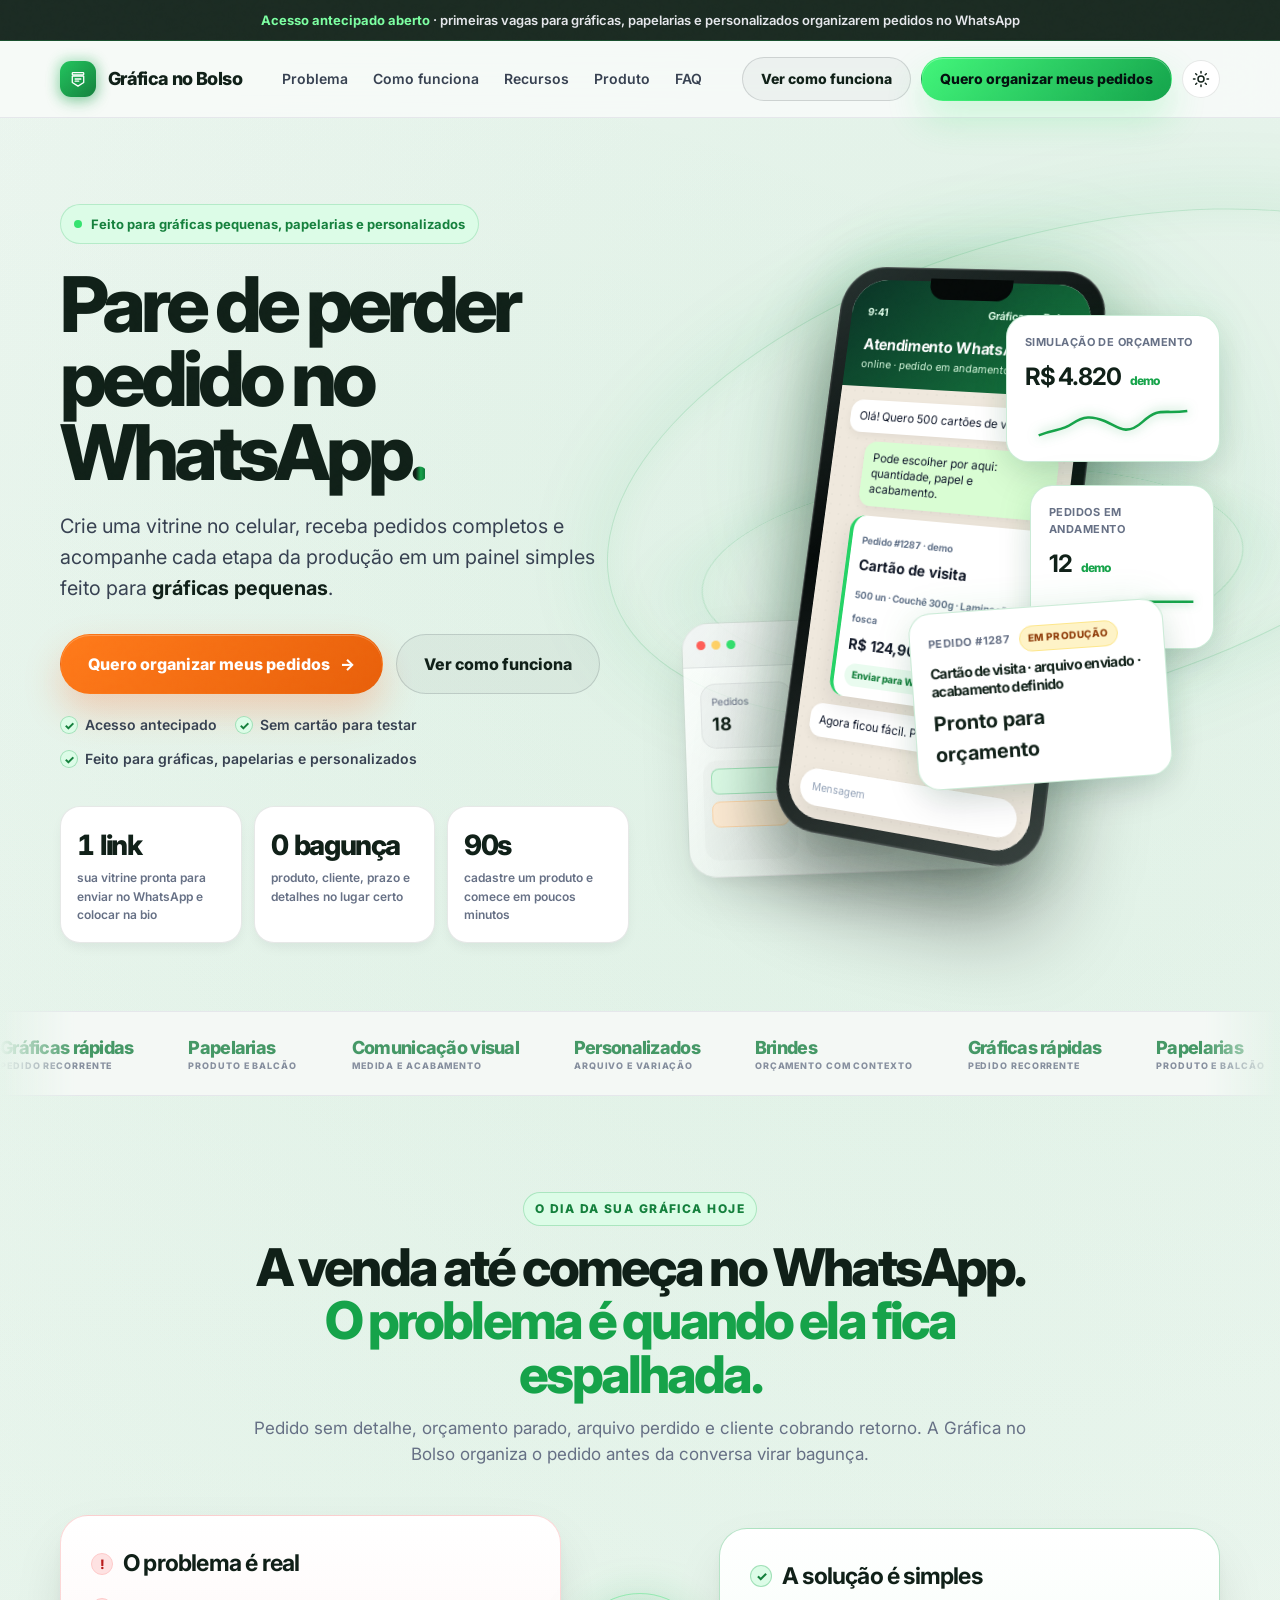
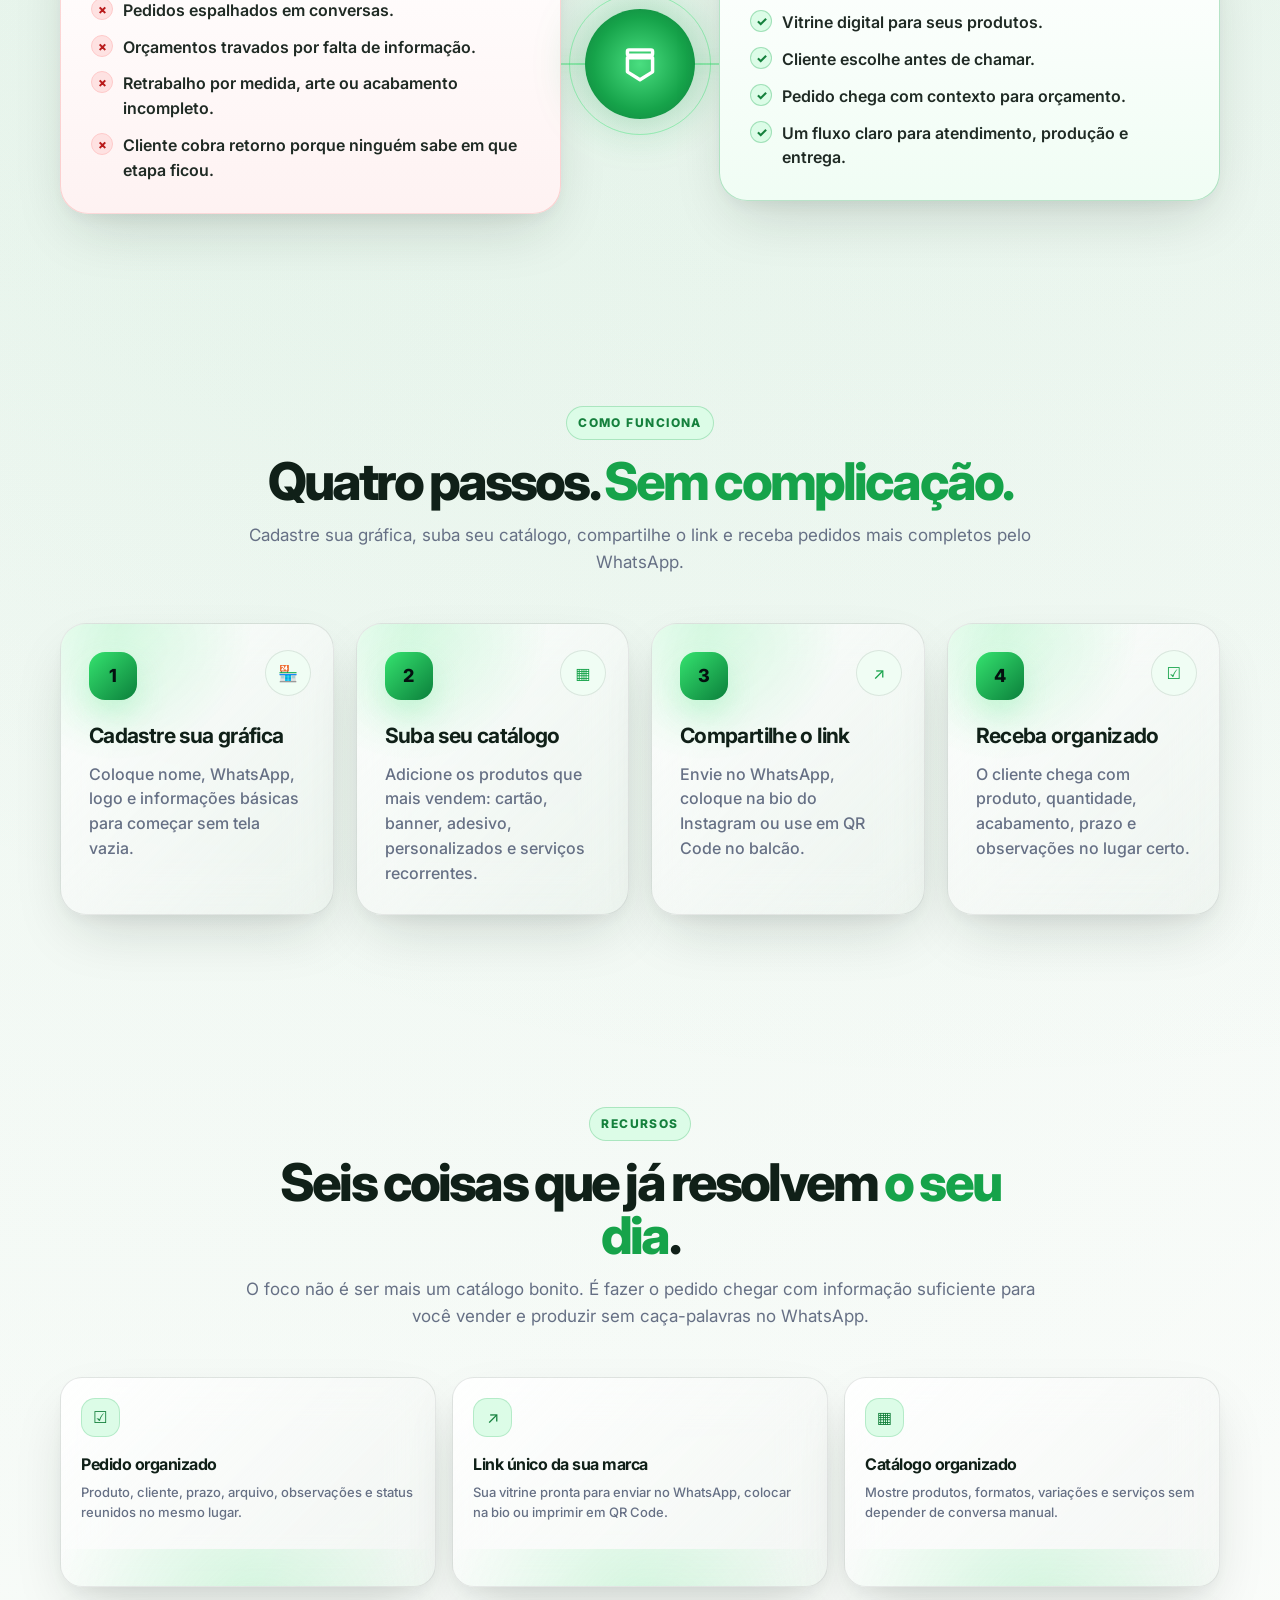
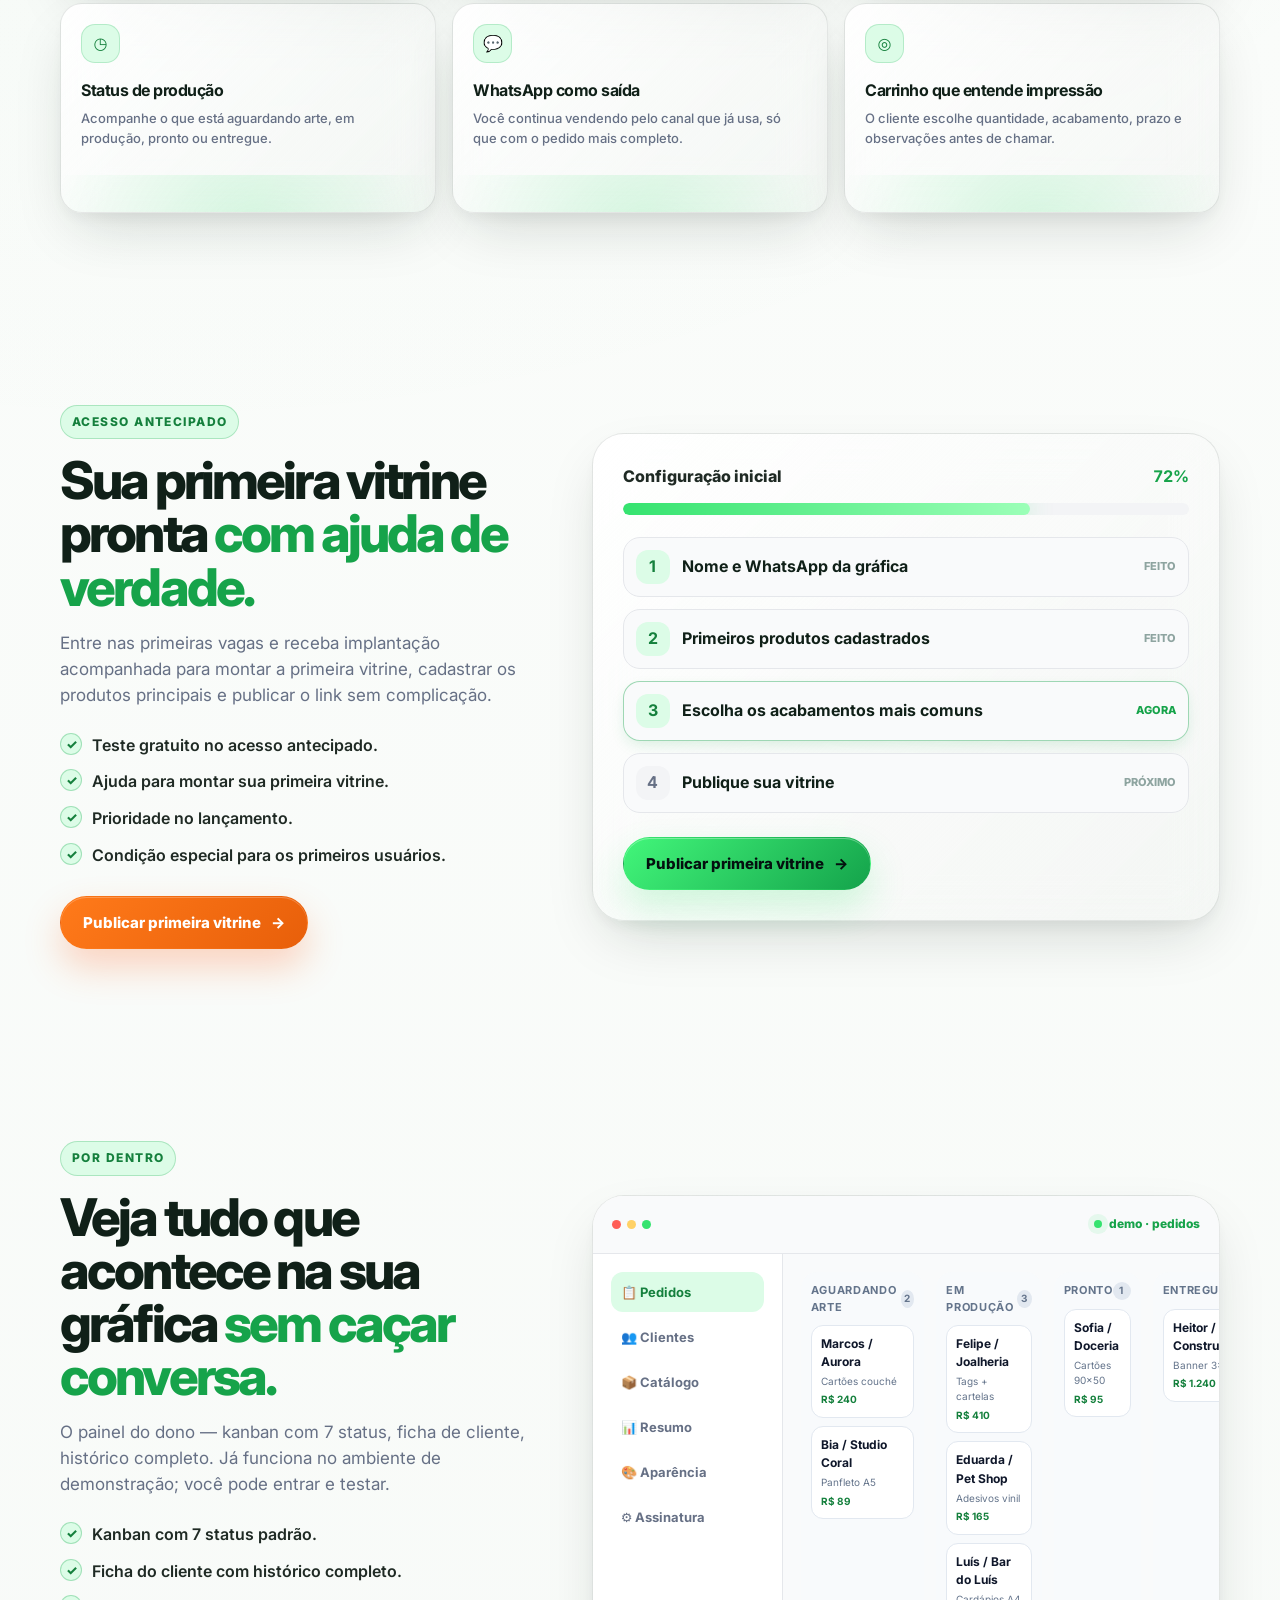
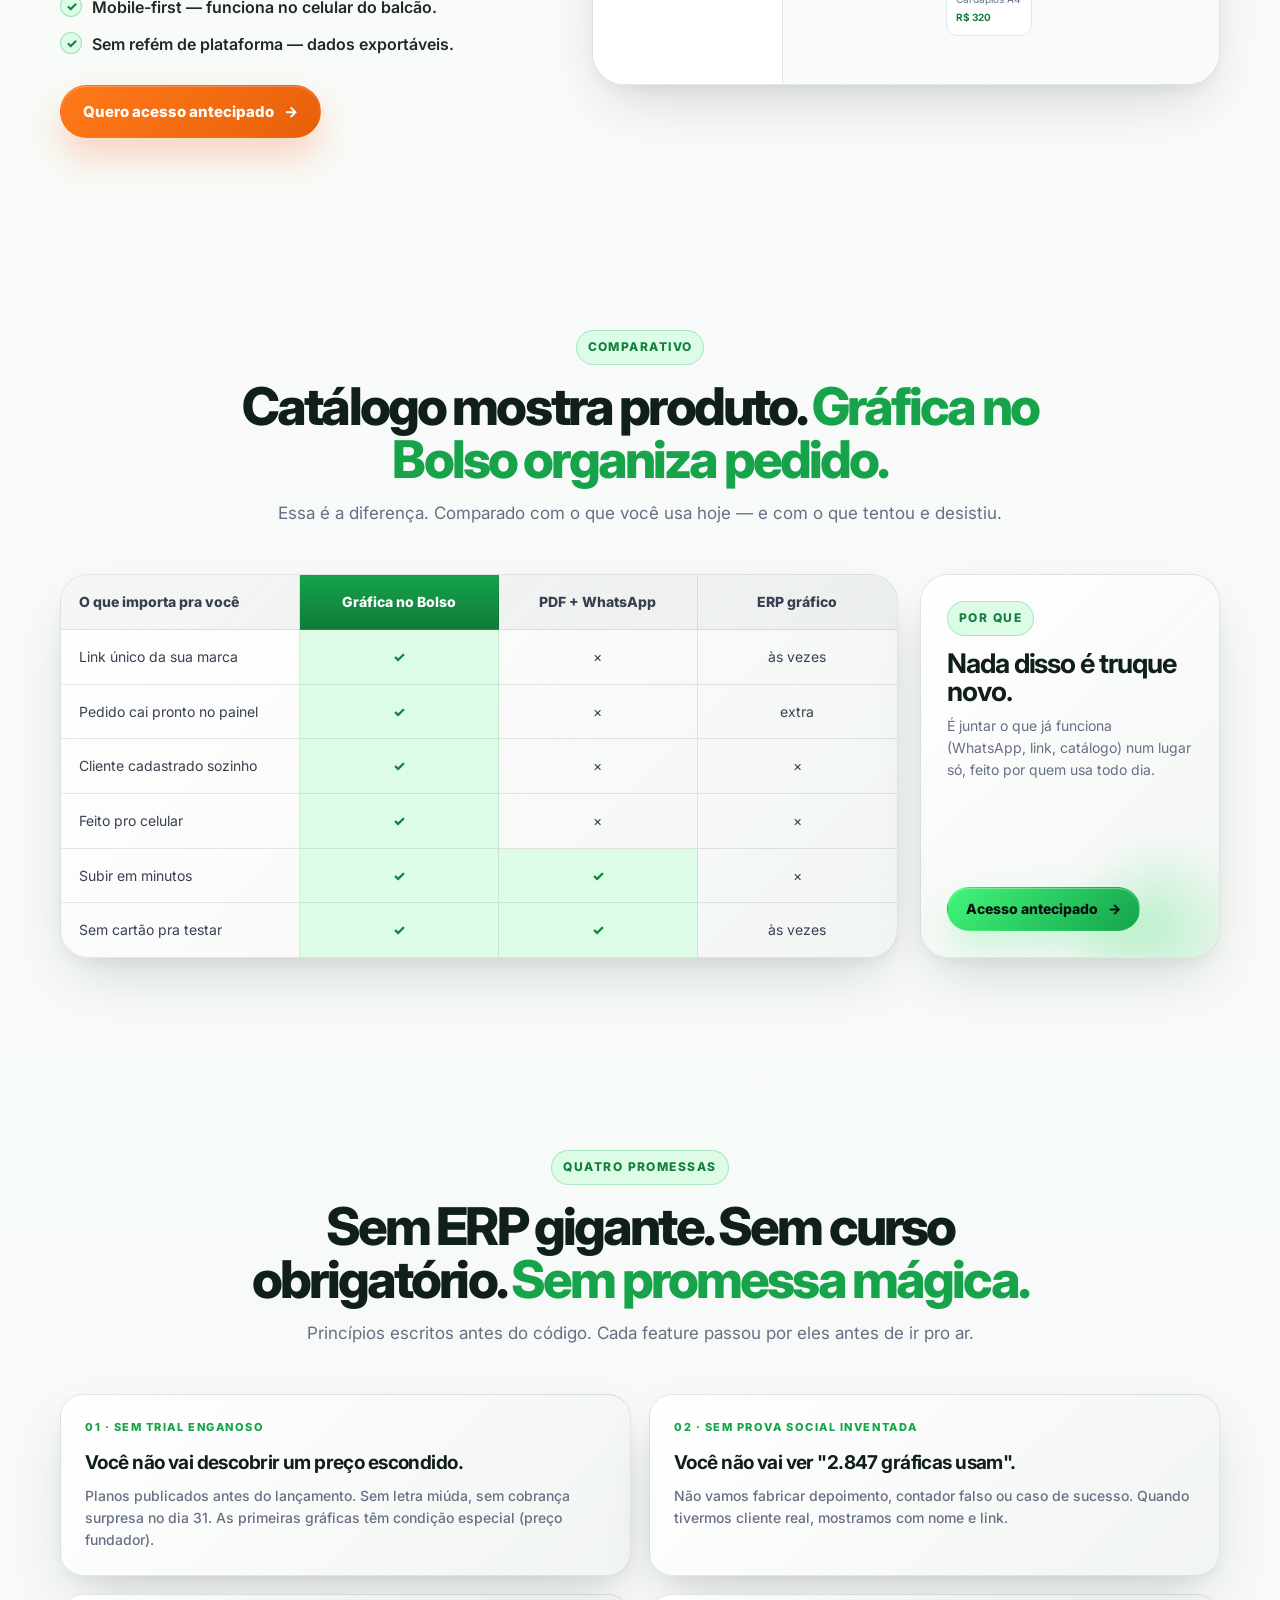
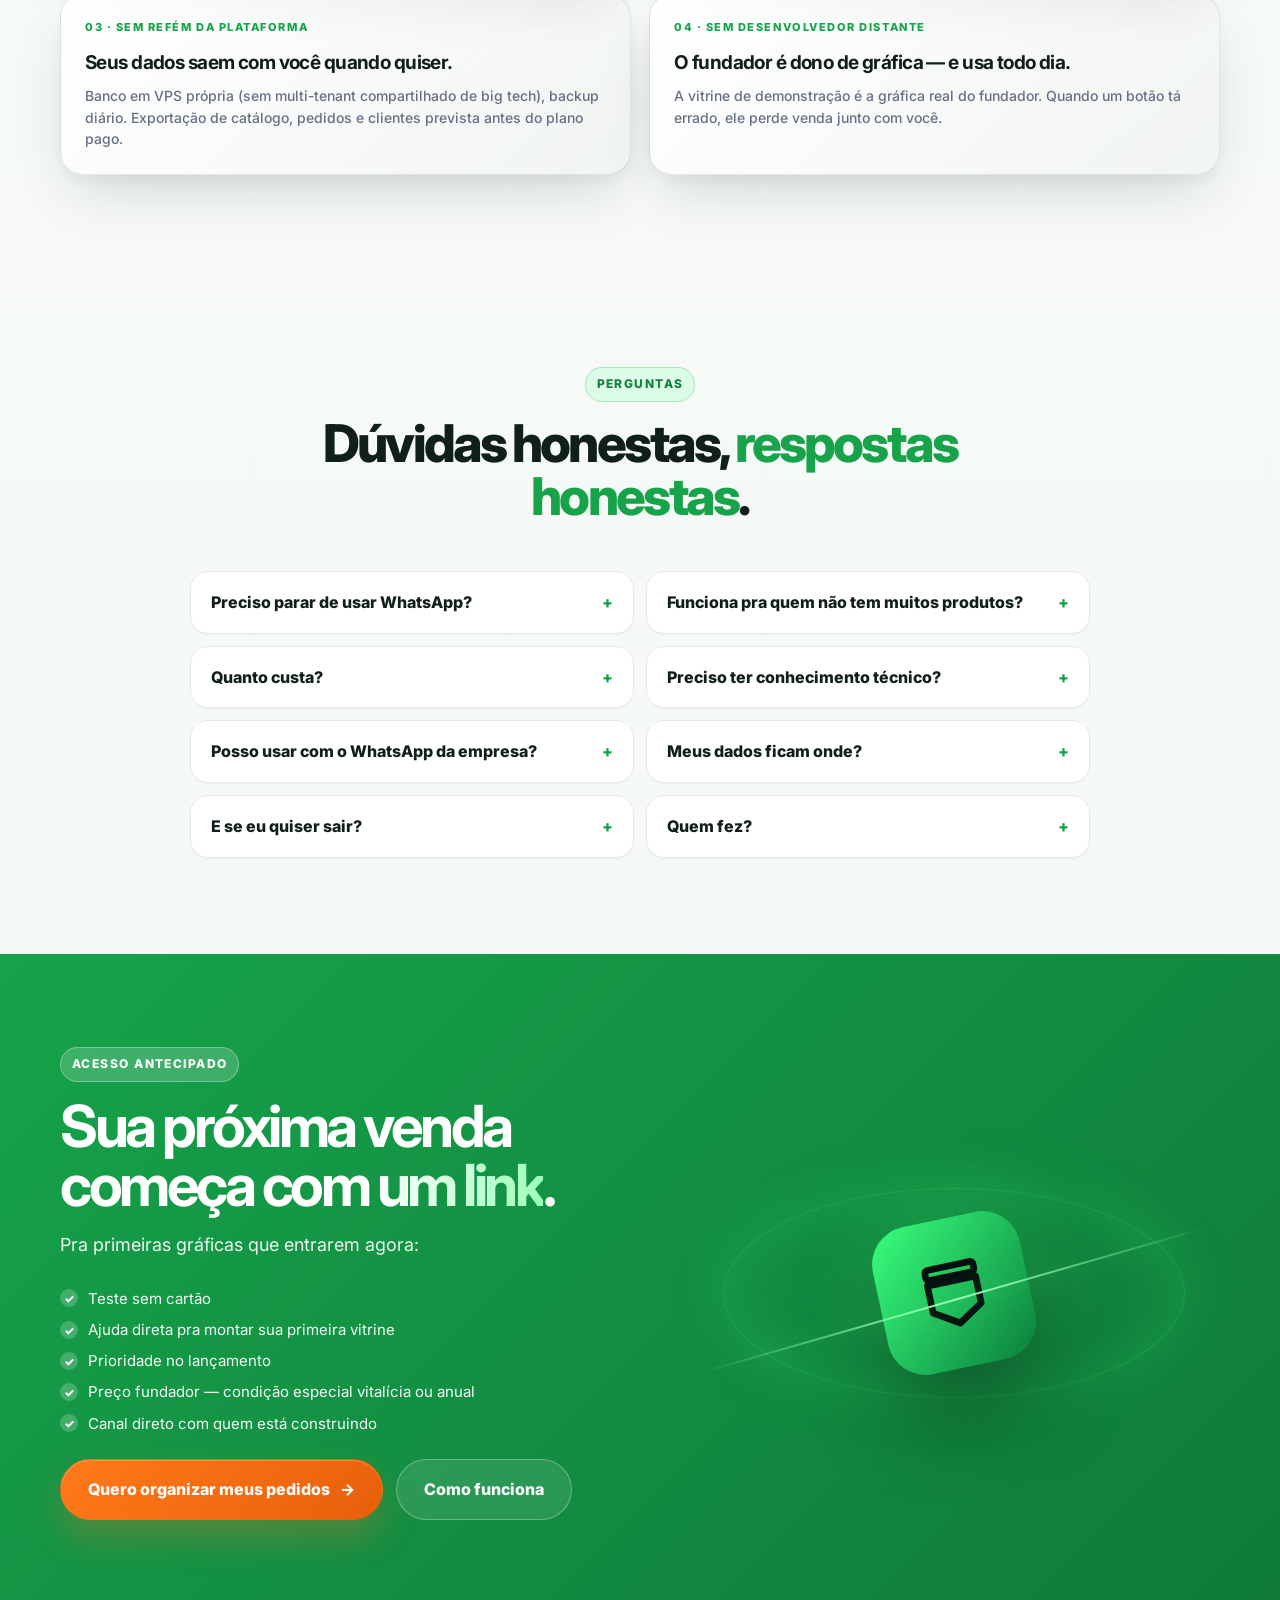
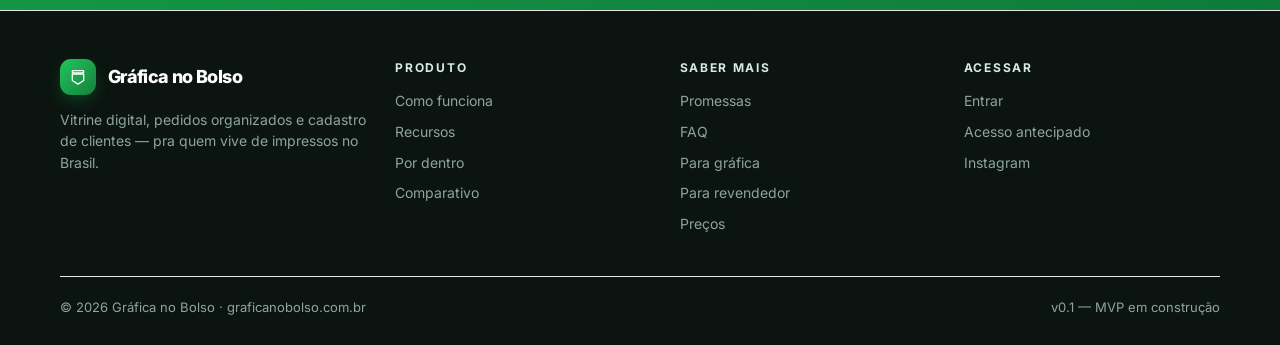
==== commit c96b4dda: "feat(LP): bloco A+B+C — brand mark + respiro + URLs limpas SEO Bloco A — Brand mark + favicon + foot" ====
--- a/index.html
+++ b/index.html
@@ -552,9 +552,9 @@
           <h4>Saber mais</h4>
           <a href="#promessas">Promessas</a>
           <a href="#faq">FAQ</a>
-          <a href="grafica.html">Para gráfica</a>
-          <a href="revendedor.html">Para revendedor</a>
-          <a href="precos.html">Preços</a>
+          <a href="/grafica">Para gráfica</a>
+          <a href="/revendedor">Para revendedor</a>
+          <a href="/precos">Preços</a>
         </div>
         <div>
           <h4>Acessar</h4>
--- a/styles.css
+++ b/styles.css
@@ -108,7 +108,7 @@
 }
 a{color:inherit;text-decoration:none}
 button,input{font:inherit}
-.container{width:min(1180px,calc(100% - 80px));margin:0 auto}
+.container{width:min(1180px,calc(100% - 120px));margin:0 auto}
 
 /* ============================================================
    Acessibilidade — skip-link + focus-visible global
@@ -238,15 +238,15 @@
 .nav{height:76px;display:flex;align-items:center;justify-content:space-between;gap:24px}
 .brand{display:flex;align-items:center;gap:12px;font-weight:800;font-size:18px;letter-spacing:-.035em;color:var(--ink)}
 .brand-mark{
-  width:39px;height:39px;border-radius:14px;
+  width:36px;height:36px;border-radius:11px;
   display:grid;place-items:center;
-  background:linear-gradient(135deg,#43ff81,#0b8e42);
-  color:#04100f;
-  box-shadow:0 0 0 1px rgba(187,247,208,.28),0 16px 34px rgba(53,227,111,.27);
+  background:linear-gradient(135deg,#22c55e,#15803d);
+  color:#FFFFFF;
+  box-shadow:0 6px 18px -4px rgba(22,163,74,.45);
   transition:transform .3s ease;
 }
-.brand:hover .brand-mark{transform:rotate(-6deg) scale(1.05)}
-.brand-mark svg{width:24px;height:24px;stroke-width:2.3}
+.brand:hover .brand-mark{transform:rotate(-4deg) scale(1.05)}
+.brand-mark svg{width:20px;height:20px;stroke-width:1.8}
 .nav-links{display:flex;align-items:center;gap:25px;list-style:none;color:var(--text-dim);font-size:14px;font-weight:600}
 .nav-links a{position:relative;padding:8px 0}
 .nav-links a::after{
@@ -1096,21 +1096,21 @@
 .hero-copy .microproof{animation-delay:.56s}
 .hero-copy .hero-metrics{animation-delay:.66s}
 
-/* Brand mark do nav: glow respirando atrás do ícone */
+/* Brand mark do nav: glow respirando atrás do ícone (sutil) */
 .brand .brand-mark{position:relative}
 .brand .brand-mark::after{
   content:"";
-  position:absolute;inset:-4px;
+  position:absolute;inset:-3px;
   border-radius:inherit;
-  background:linear-gradient(135deg,#43ff81,#0b8e42);
-  filter:blur(10px);
-  opacity:.5;
+  background:linear-gradient(135deg,#22c55e,#15803d);
+  filter:blur(6px);
+  opacity:.25;
   z-index:-1;
-  animation:brandBreathe 3.2s ease-in-out infinite;
+  animation:brandBreathe 3.6s ease-in-out infinite;
 }
 @keyframes brandBreathe{
-  0%,100%{opacity:.35;transform:scale(1)}
-  50%{opacity:.7;transform:scale(1.15)}
+  0%,100%{opacity:.18;transform:scale(1)}
+  50%{opacity:.35;transform:scale(1.08)}
 }
 
 /* H1 — destaque "WhatsApp" com fundo verde + shine sweep periódico */
--- a/styles.css
+++ b/styles.css
@@ -108,7 +108,7 @@
 }
 a{color:inherit;text-decoration:none}
 button,input{font:inherit}
-.container{width:min(1180px,calc(100% - 80px));margin:0 auto}
+.container{width:min(1180px,calc(100% - 120px));margin:0 auto}
 
 /* ============================================================
    Acessibilidade — skip-link + focus-visible global
@@ -238,15 +238,15 @@
 .nav{height:76px;display:flex;align-items:center;justify-content:space-between;gap:24px}
 .brand{display:flex;align-items:center;gap:12px;font-weight:800;font-size:18px;letter-spacing:-.035em;color:var(--ink)}
 .brand-mark{
-  width:39px;height:39px;border-radius:14px;
+  width:36px;height:36px;border-radius:11px;
   display:grid;place-items:center;
-  background:linear-gradient(135deg,#43ff81,#0b8e42);
-  color:#04100f;
-  box-shadow:0 0 0 1px rgba(187,247,208,.28),0 16px 34px rgba(53,227,111,.27);
+  background:linear-gradient(135deg,#22c55e,#15803d);
+  color:#FFFFFF;
+  box-shadow:0 6px 18px -4px rgba(22,163,74,.45);
   transition:transform .3s ease;
 }
-.brand:hover .brand-mark{transform:rotate(-6deg) scale(1.05)}
-.brand-mark svg{width:24px;height:24px;stroke-width:2.3}
+.brand:hover .brand-mark{transform:rotate(-4deg) scale(1.05)}
+.brand-mark svg{width:20px;height:20px;stroke-width:1.8}
 .nav-links{display:flex;align-items:center;gap:25px;list-style:none;color:var(--text-dim);font-size:14px;font-weight:600}
 .nav-links a{position:relative;padding:8px 0}
 .nav-links a::after{
@@ -1096,21 +1096,21 @@
 .hero-copy .microproof{animation-delay:.56s}
 .hero-copy .hero-metrics{animation-delay:.66s}
 
-/* Brand mark do nav: glow respirando atrás do ícone */
+/* Brand mark do nav: glow respirando atrás do ícone (sutil) */
 .brand .brand-mark{position:relative}
 .brand .brand-mark::after{
   content:"";
-  position:absolute;inset:-4px;
+  position:absolute;inset:-3px;
   border-radius:inherit;
-  background:linear-gradient(135deg,#43ff81,#0b8e42);
-  filter:blur(10px);
-  opacity:.5;
+  background:linear-gradient(135deg,#22c55e,#15803d);
+  filter:blur(6px);
+  opacity:.25;
   z-index:-1;
-  animation:brandBreathe 3.2s ease-in-out infinite;
+  animation:brandBreathe 3.6s ease-in-out infinite;
 }
 @keyframes brandBreathe{
-  0%,100%{opacity:.35;transform:scale(1)}
-  50%{opacity:.7;transform:scale(1.15)}
+  0%,100%{opacity:.18;transform:scale(1)}
+  50%{opacity:.35;transform:scale(1.08)}
 }
 
 /* H1 — destaque "WhatsApp" com fundo verde + shine sweep periódico */
